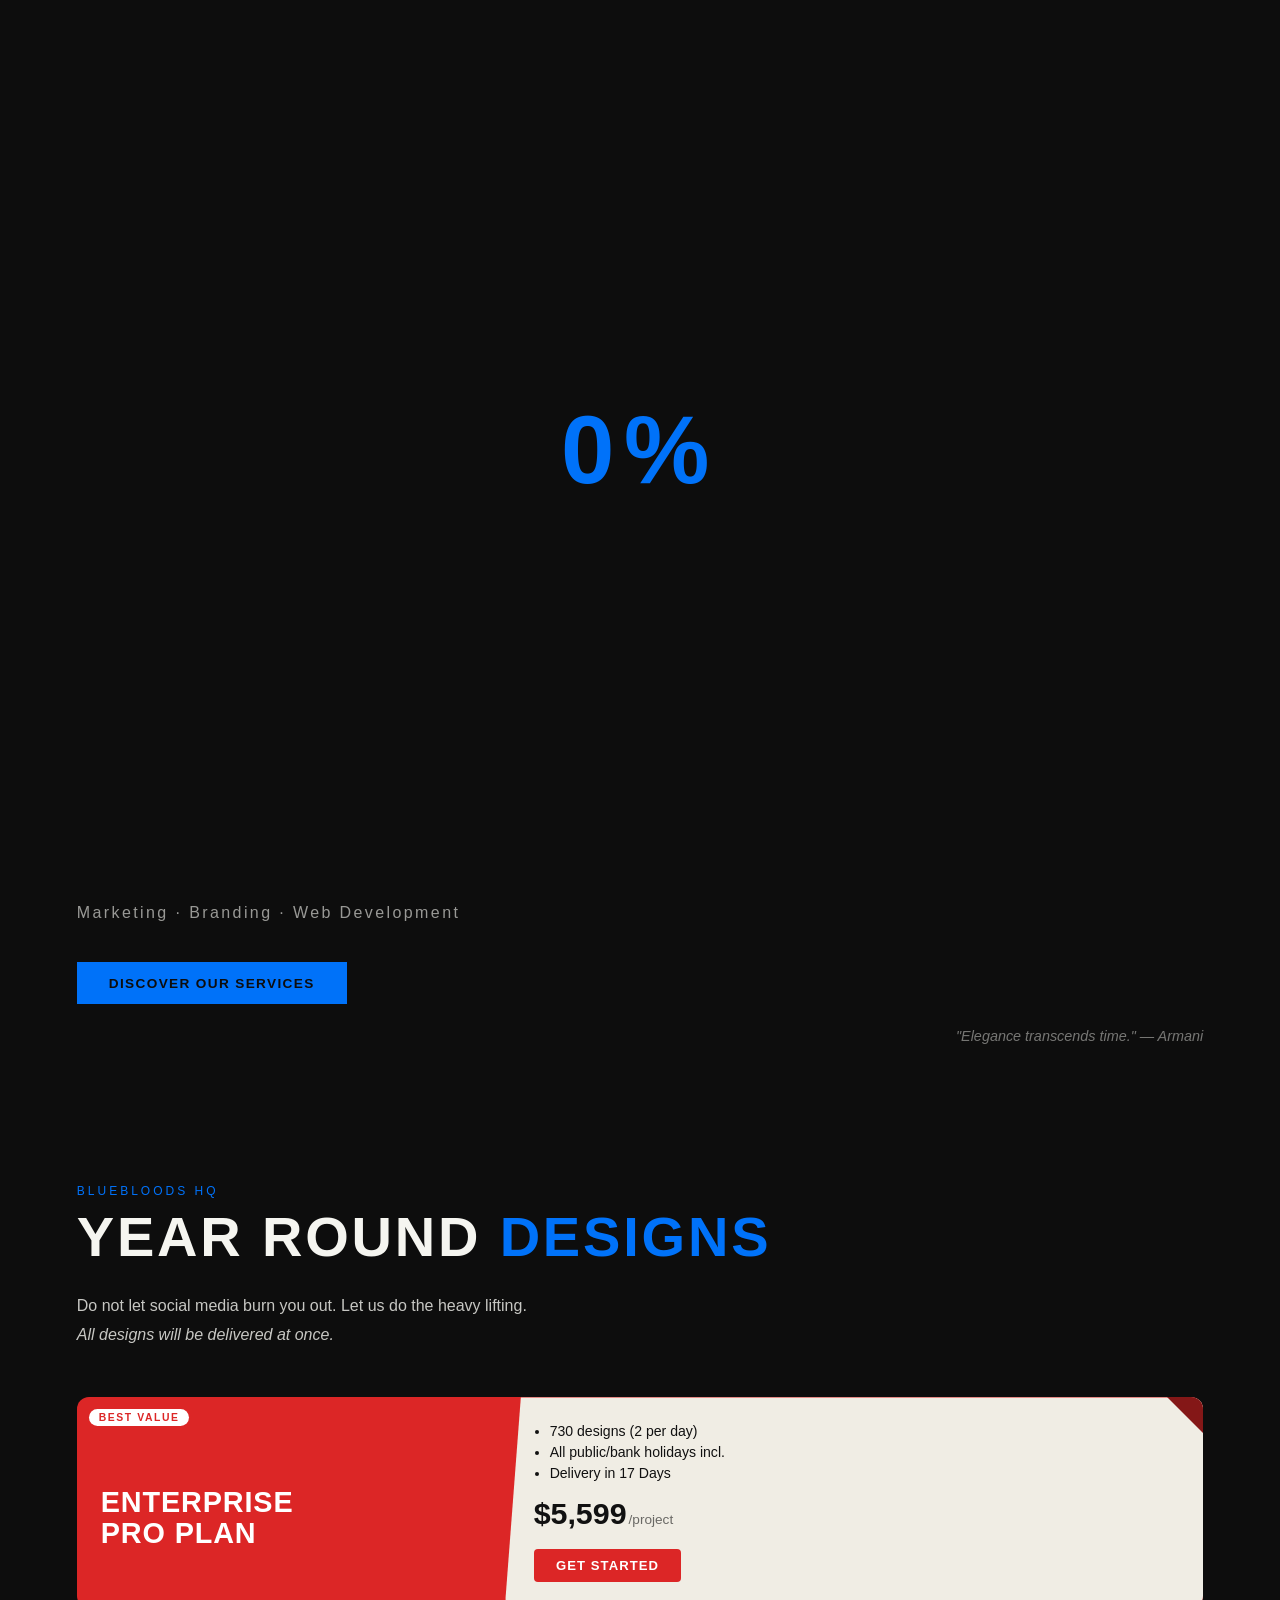
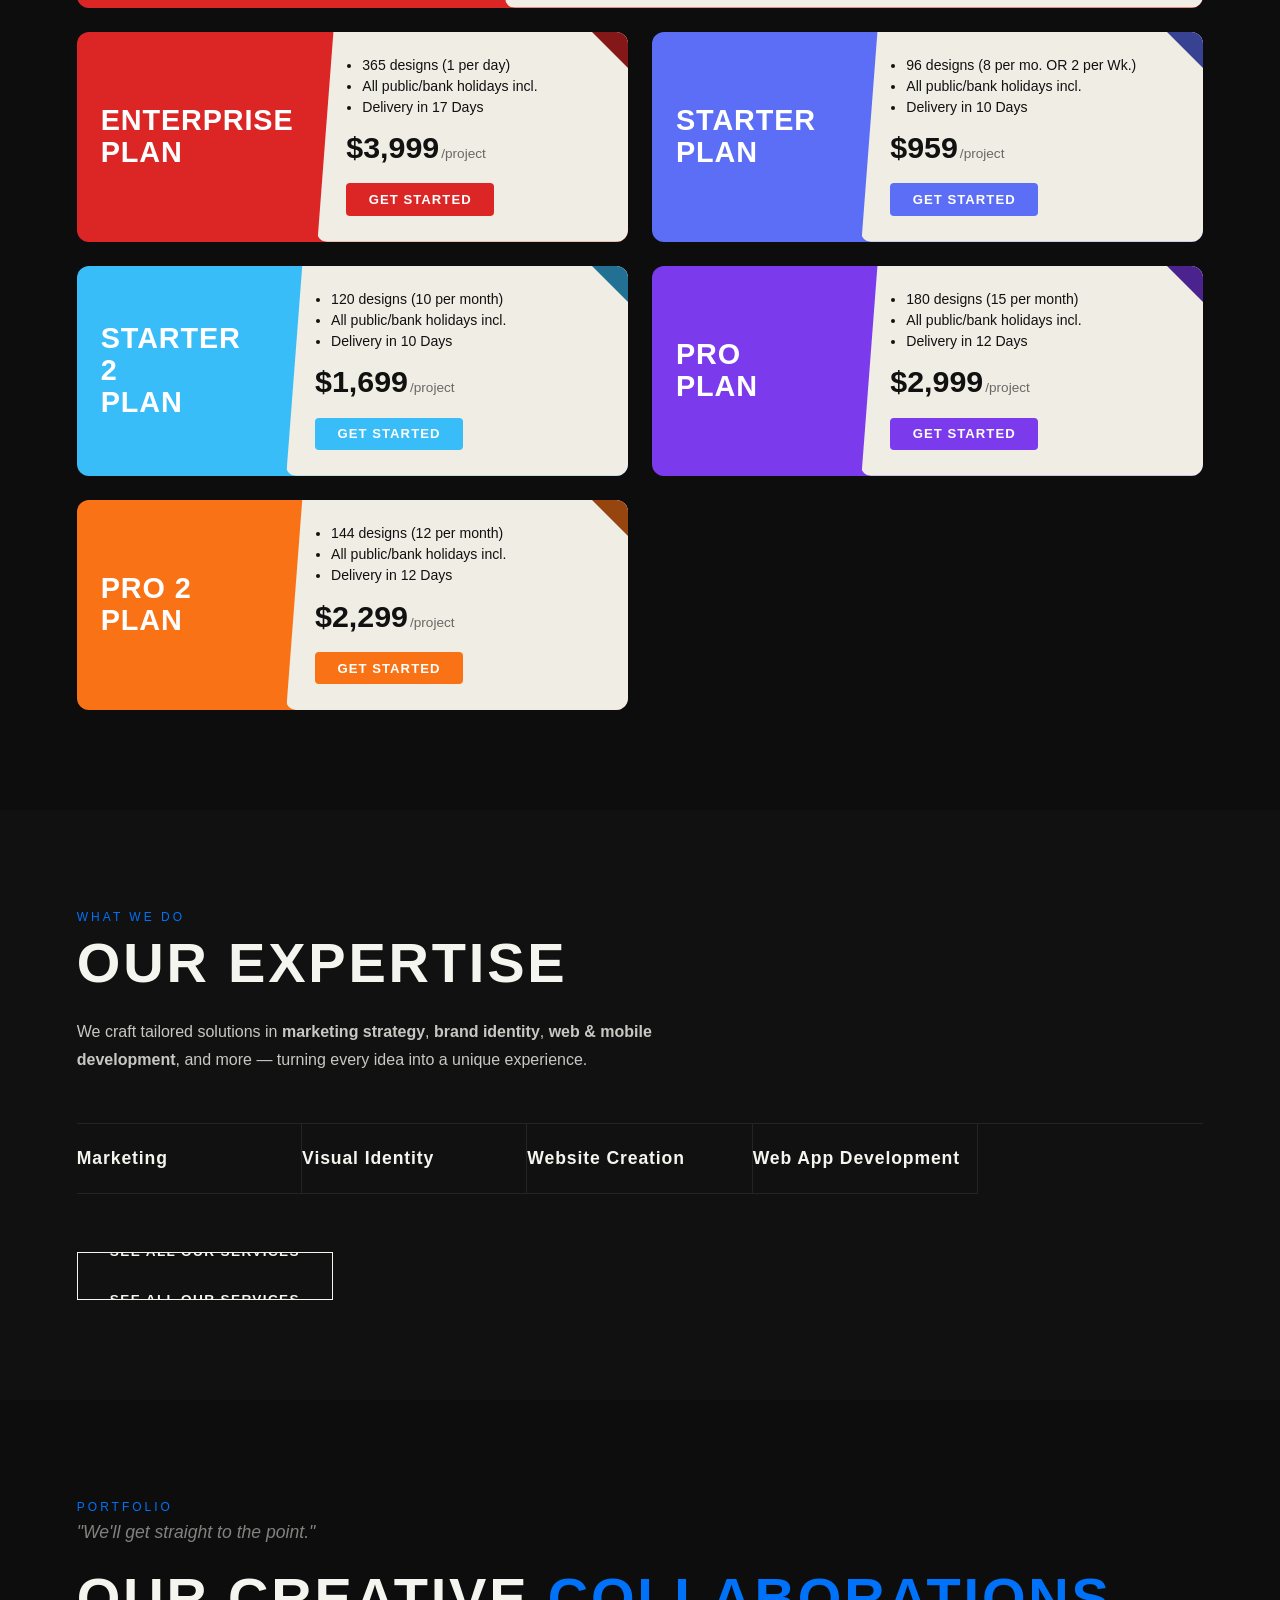
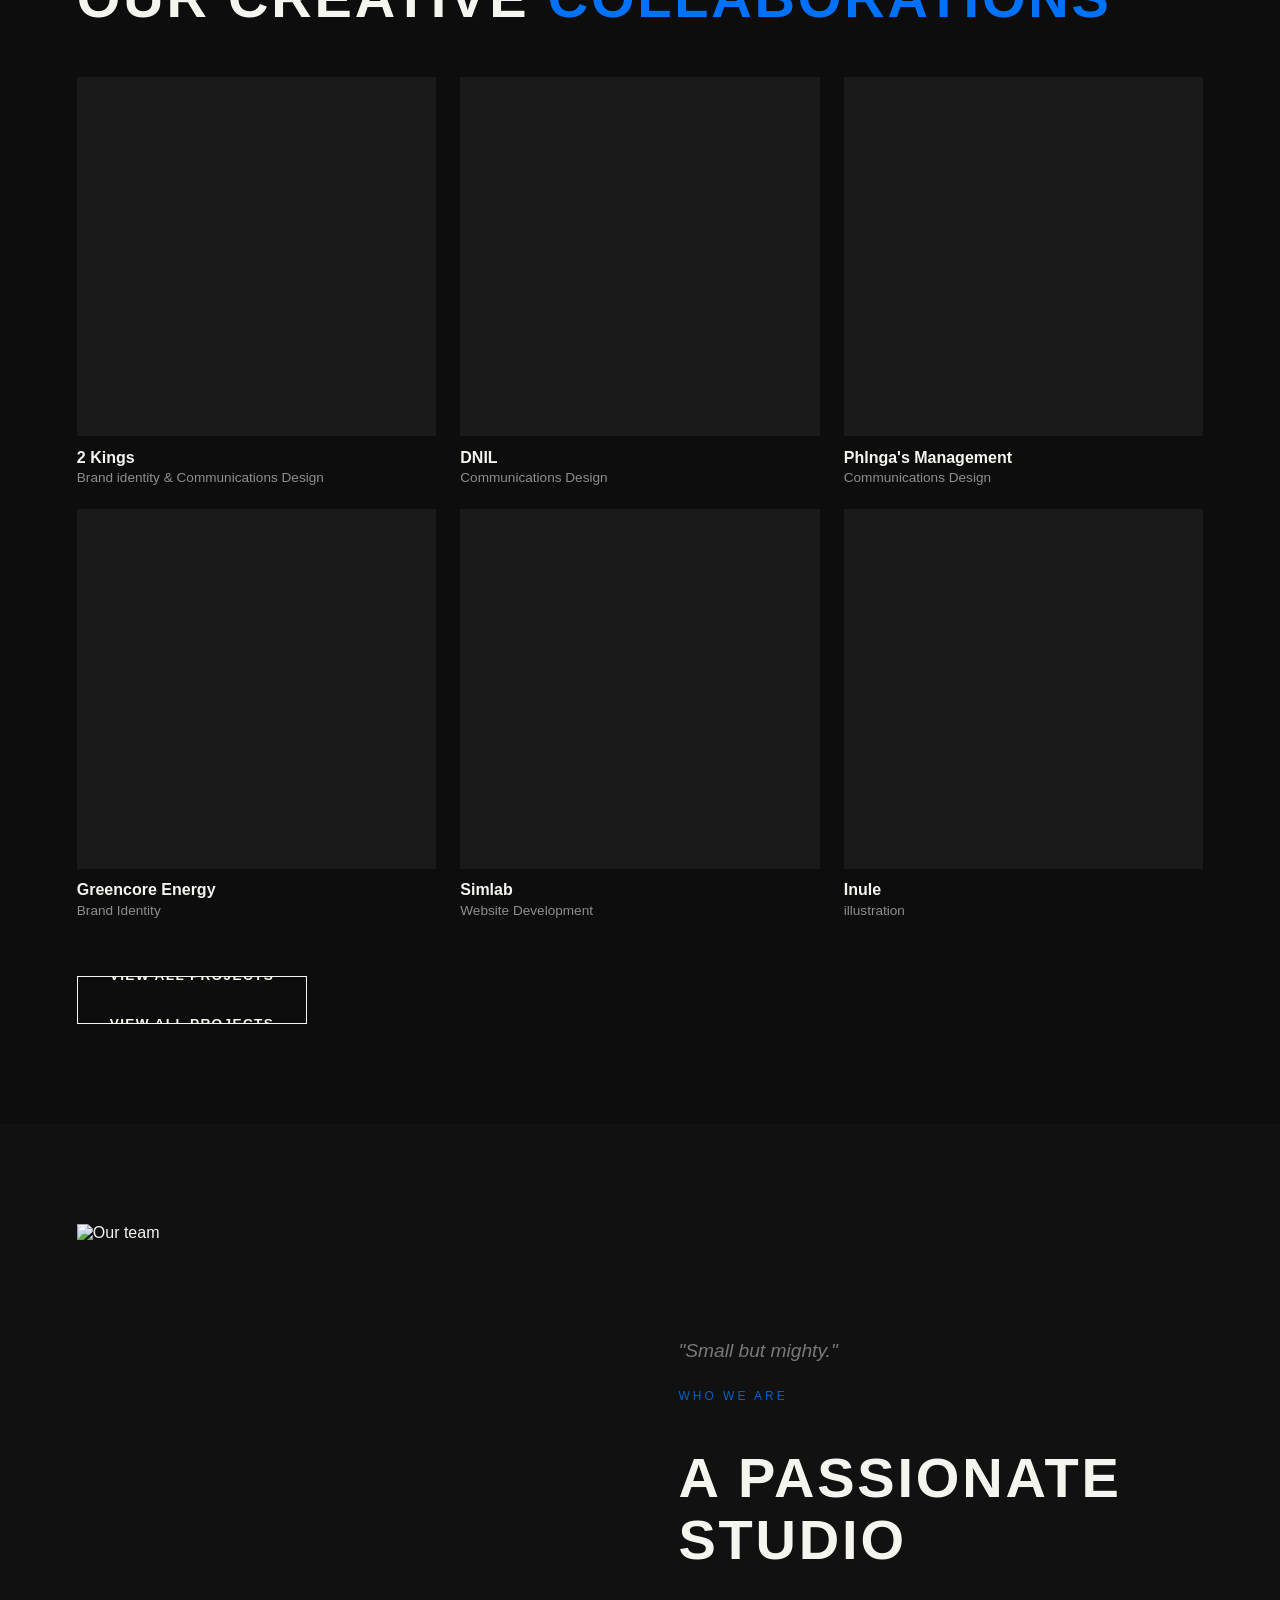
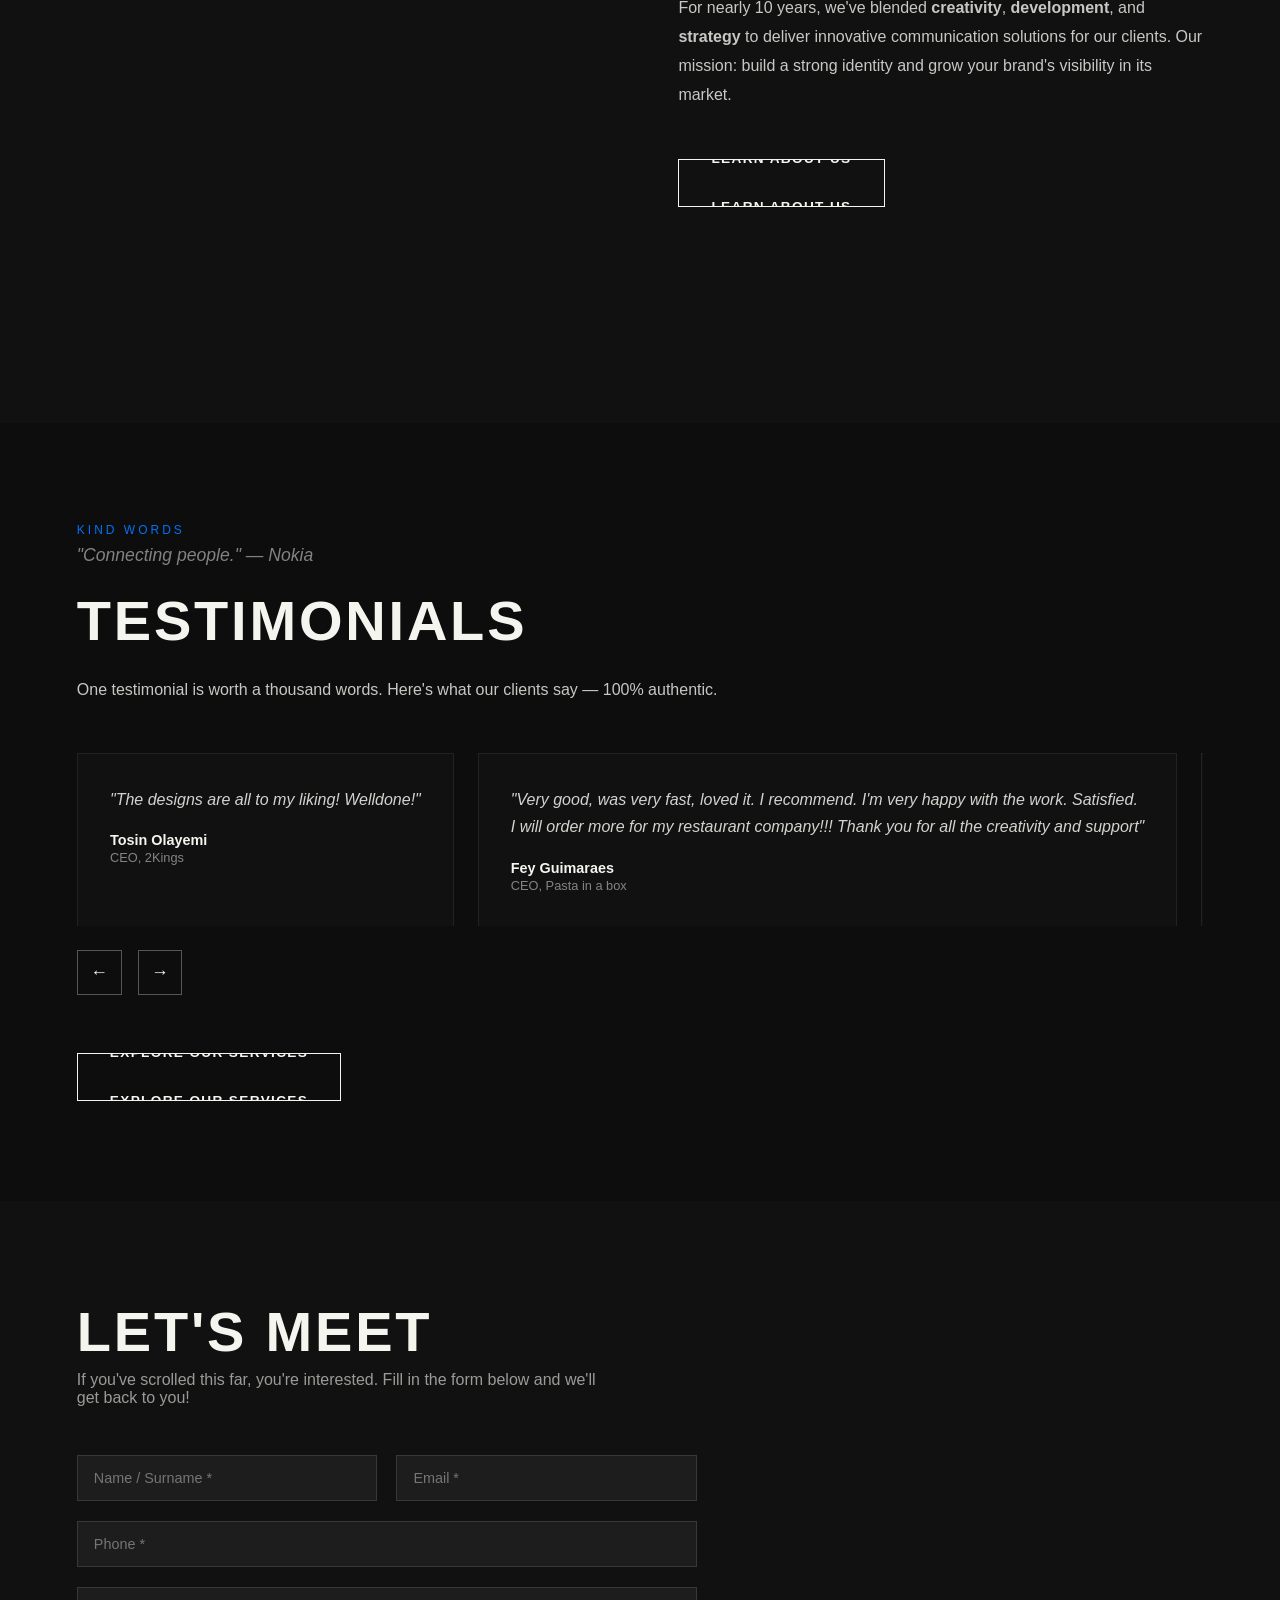
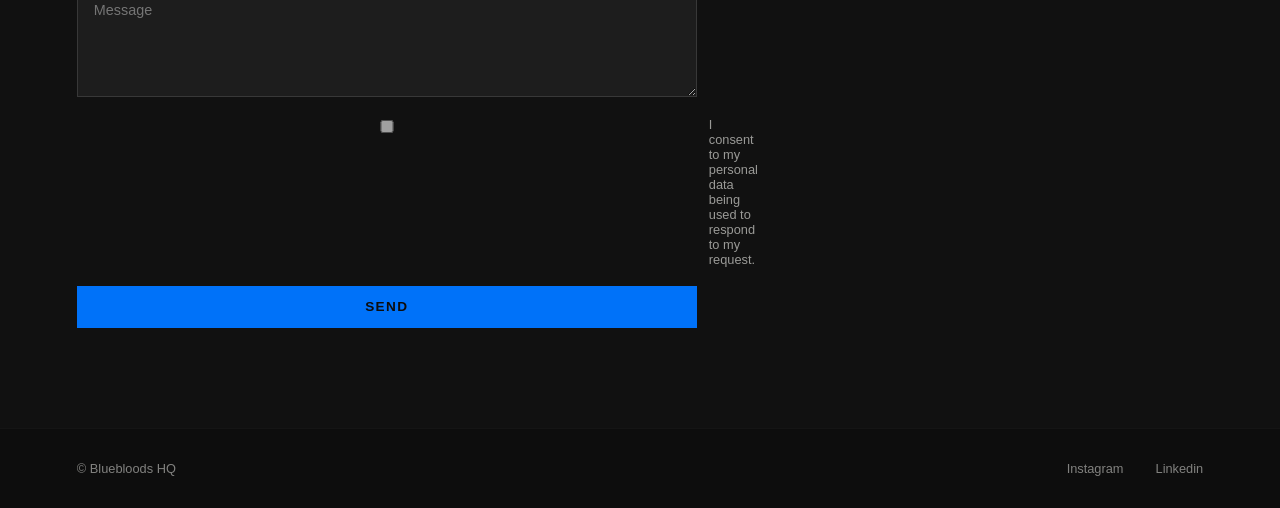
==== index.html @ e2368d4d "Edit the testimonials" ====
<!DOCTYPE html>
<html lang="en">
<head>
    <meta charset="UTF-8">
    <meta name="viewport" content="width=device-width, initial-scale=1.0">
    <title>BlueBloods HQ - Year-Round Design Services | Social Media Made Simple</title>
    <link rel="stylesheet" href="styles.css">
    <link rel="icon" type="image/png" href="favicon.png">
    <meta name="description" content="Stop burning out on social media. Get 96-720 professional designs delivered yearly. All public/bank holidays included. From $299/project.">
    
    <!-- Fonts -->
    <link rel="preconnect" href="https://fonts.googleapis.com">
    <link rel="preconnect" href="https://fonts.gstatic.com" crossorigin>
    <link href="https://fonts.googleapis.com/css2?family=Bebas+Neue&family=Plus+Jakarta+Sans:wght@400;500;600;700;800&display=swap" rel="stylesheet">
    
</head>
<body>

  <!-- LOADER -->
  <div id="loader">
    <span id="loader-percent">0%</span>
  </div>

  <!-- NAV -->
  <nav id="navbar">
    <a href="#" class="logo"><img src="./images/hero icon.png"></a>
    <button class="menu-toggle" id="menuToggle" aria-label="Toggle menu">☰</button>
    <ul class="nav-links" id="navLinks">
      <li><a href="#hero">Home</a></li>
      <li><a href="#plans">Year Round Designs</a></li>
      <li><a href="#work">Work</a></li>
      <li><a href="#about">About</a></li>
      <li><a href="#testimonials">Testimonials</a></li>
      <li><a href="#contact">Contact</a></li>
    </ul>
  </nav>

  <!-- HERO -->
  <section id="hero">
    <div class="hero-text">
      <h1>Communications, Creative And Development Agency</h1>
      <p class="hero-sub">Marketing · Branding · Web Development</p>
      <a href="#expertise" class="btn">Discover our services</a>
    </div>
    <div class="hero-video-wrap">
      <video autoplay muted loop playsinline>
        <source src="your-showreel.mp4" type="video/mp4" />
      </video>
      <div class="hero-video-overlay"></div>
    </div>
    <blockquote class="hero-quote">"Elegance transcends time." — Armani</blockquote>
  </section>

  <!-- ====================================================
     YEAR ROUND DESIGNS — PRICING SECTION
===================================================== -->
<section id="plans">
    <p class="section-label">BLUEBLOODS HQ</p>
    <h2>YEAR ROUND <strong>DESIGNS</strong></h2>
    <p class="section-intro">
      Do not let social media burn you out. Let us do the heavy lifting.<br />
      <em>All designs will be delivered at once.</em>
    </p>
  
    <div class="plans-grid">
        <!-- ENTERPRISE PRO PLAN -->
      <div class="plan-card featured" style="--plan-color: #dc2626;" data-plan="Enterprise Pro Plan" data-price="$5,599">
        <div class="plan-badge">BEST VALUE</div>
        <div class="plan-left">
          <h3><br>ENTERPRISE<br/>PRO PLAN</h3>
        </div>
        <div class="plan-right">
          <ul>
            <li>730 designs (2 per day)</li>
            <li>All public/bank holidays incl.</li>
            <li>Delivery in 17 Days</li>
          </ul>
          <p class="plan-price">$5,599<span>/project</span></p>
          <button class="plan-btn" onclick="openModal(this)">Get Started</button>
        </div>
        <div class="plan-fold"></div>
      </div>

      <!-- ENTERPRISE PLAN -->
      <div class="plan-card" style="--plan-color: #dc2626;" data-plan="Enterprise Plan" data-price="$3,999">
        <div class="plan-left">
          <h3>ENTERPRISE<br/>PLAN</h3>
        </div>
        <div class="plan-right">
          <ul>
            <li>365 designs (1 per day)</li>
            <li>All public/bank holidays incl.</li>
            <li>Delivery in 17 Days</li>
          </ul>
          <p class="plan-price">$3,999<span>/project</span></p>
          <button class="plan-btn" onclick="openModal(this)">Get Started</button>
        </div>
        <div class="plan-fold"></div>
      </div>

      <!-- STARTER PLAN -->
      <div class="plan-card" style="--plan-color: #5b6ef5;" data-plan="Starter Plan" data-price="$959">
        <div class="plan-left">
          <h3>STARTER<br/>PLAN</h3>
        </div>
        <div class="plan-right">
          <ul>
            <li>96 designs (8 per mo. OR 2 per Wk.)</li>
            <li>All public/bank holidays incl.</li>
            <li>Delivery in 10 Days</li>
          </ul>
          <p class="plan-price">$959<span>/project</span></p>
          <button class="plan-btn" onclick="openModal(this)">Get Started</button>
        </div>
        <div class="plan-fold"></div>
      </div>
  
      <!-- STARTER 2 PLAN -->
      <div class="plan-card" style="--plan-color: #38bdf8;" data-plan="Starter 2 Plan" data-price="$1,699">
        <div class="plan-left">
          <h3>STARTER 2<br/>PLAN</h3>
        </div>
        <div class="plan-right">
          <ul>
            <li>120 designs (10 per month)</li>
            <li>All public/bank holidays incl.</li>
            <li>Delivery in 10 Days</li>
          </ul>
          <p class="plan-price">$1,699<span>/project</span></p>
          <button class="plan-btn" onclick="openModal(this)">Get Started</button>
        </div>
        <div class="plan-fold"></div>
      </div>
  
      <!-- PRO PLAN -->
      <div class="plan-card" style="--plan-color: #7c3aed;" data-plan="Pro Plan" data-price="$2,999">
        <div class="plan-left">
          <h3>PRO<br/>PLAN</h3>
        </div>
        <div class="plan-right">
          <ul>
            <li>180 designs (15 per month)</li>
            <li>All public/bank holidays incl.</li>
            <li>Delivery in 12 Days</li>
          </ul>
          <p class="plan-price">$2,999<span>/project</span></p>
          <button class="plan-btn" onclick="openModal(this)">Get Started</button>
        </div>
        <div class="plan-fold"></div>
      </div>
  
      <!-- PRO 2 PLAN -->
      <div class="plan-card" style="--plan-color: #f97316;" data-plan="Pro 2 Plan" data-price="$2,299">
        <div class="plan-left">
          <h3>PRO 2<br/>PLAN</h3>
        </div>
        <div class="plan-right">
          <ul>
            <li>144 designs (12 per month)</li>
            <li>All public/bank holidays incl.</li>
            <li>Delivery in 12 Days</li>
          </ul>
          <p class="plan-price">$2,299<span>/project</span></p>
          <button class="plan-btn" onclick="openModal(this)">Get Started</button>
        </div>
        <div class="plan-fold"></div>
      </div>
    </div>
  </section>
  
  
  <!-- ====================================================
       ORDER MODAL
  ===================================================== -->
  <div id="planModal" class="modal-overlay" role="dialog" aria-modal="true" aria-labelledby="modalTitle">
    <div class="modal-box">
      <button class="modal-close" onclick="closeModal()" aria-label="Close">&times;</button>
  
      <p class="modal-eyebrow">BLUEBLOODS HQ — YEAR ROUND DESIGNS</p>
      <h3 id="modalTitle">Get Started</h3>
      <p class="modal-selected">Selected: <strong id="modalPlanName">—</strong> &nbsp;·&nbsp; <strong id="modalPlanPrice">—</strong></p>
  
      <form id="planForm" onsubmit="submitPlanForm(event)">
  
        <div class="field">
          <label for="brandName">Business / Brand Name *</label>
          <input type="text" id="brandName" name="brandName" placeholder="e.g. Acme Creative Co." required />
        </div>
  
        <div class="field">
          <label for="brandEmail">Email Address *</label>
          <input type="email" id="brandEmail" name="brandEmail" placeholder="you@yourbrand.com" required />
        </div>
  
        <div class="field">
          <label for="industry">Industry *</label>
          <select id="industry" name="industry" required>
            <option value="" disabled selected>Select your industry…</option>
            <option>Fashion & Apparel</option>
            <option>Food & Beverage</option>
            <option>Health & Wellness</option>
            <option>Beauty & Cosmetics</option>
            <option>Technology & SaaS</option>
            <option>E-Commerce / Retail</option>
            <option>Entertainment & Media</option>
            <option>Sports & Fitness</option>
            <option>Real Estate</option>
            <option>Finance & Fintech</option>
            <option>Education & E-Learning</option>
            <option>Non-Profit / NGO</option>
            <option>Travel & Hospitality</option>
            <option>Automotive</option>
            <option>Music & Arts</option>
            <option>Gaming</option>
            <option>Other</option>
          </select>
        </div>
  
        <!-- COMPLIANCE CHECKBOX -->
        <div class="field compliance-block">
          <label class="checkbox-label compliance-label">
            <input type="checkbox" id="complianceCheck" name="compliance" required />
            <span>
              I confirm that my brand is <strong>not</strong> associated with, involved in, or promoting:
              slavery or human exploitation; trafficking of children, women, or men; sexual content
              or adult entertainment; psychoactive substances, narcotics, or the sale of drugs,
              especially to minors.
            </span>
          </label>
          <div class="compliance-disclaimer">
            ⚠️ <strong>Disclaimer:</strong> If you check this box falsely and proceed to payment,
            your order will be <strong>cancelled immediately without a refund</strong>. By checking,
            you accept full legal and financial responsibility for any misrepresentation.
          </div>
        </div>
  
        <button type="submit" class="btn modal-submit">Proceed to Payment →</button>
      </form>
    </div>
  </div>

  <!-- EXPERTISE -->
  <section id="expertise">
    <p class="section-label">WHAT WE DO</p>
    <h2>OUR EXPERTISE</h2>
    <p class="section-intro">
      We craft tailored solutions in <strong>marketing strategy</strong>, <strong>brand identity</strong>,
      <strong>web & mobile development</strong>, and more — turning every idea into a unique experience.
    </p>
    <ul class="expertise-list">
      <li>Marketing</li>
      <li>Visual Identity</li>
      <li>Website Creation</li>
      <li>Web App Development</li>
    </ul>
    <a href="#contact" class="btn btn-outline">
      <span>See all our services</span>
      <span>See all our services</span>
    </a>
  </section>

  <!-- WORK -->
  <section id="work">
    <p class="section-label">PORTFOLIO</p>
    <blockquote class="section-quote">"We'll get straight to the point."</blockquote>
    <h2>OUR CREATIVE <strong>COLLABORATIONS</strong></h2>
    <div class="work-grid">
      <a href="#" class="work-item">
        <div class="work-img" style="background-image: url('img/project1.jpg')"></div>
        <h3>2 Kings</h3>
        <p>Brand identity & Communications Design</p>
      </a>
      <a href="#" class="work-item">
        <div class="work-img" style="background-image: url('img/project2.jpg')"></div>
        <h3>DNIL</h3>
        <p>Communications Design</p>
      </a>
      <a href="#" class="work-item">
        <div class="work-img" style="background-image: url('img/project3.jpg')"></div>
        <h3>Phlnga's Management</h3>
        <p>Communications Design</p>
      </a>
      <a href="#" class="work-item">
        <div class="work-img" style="background-image: url('img/project4.jpg')"></div>
        <h3>Greencore Energy</h3>
        <p>Brand Identity</p>
      </a>
      <a href="#" class="work-item">
        <div class="work-img" style="background-image: url('img/project5.jpg')"></div>
        <h3>Simlab</h3>
        <p>Website Development</p>
      </a>
      <a href="#" class="work-item">
        <div class="work-img" style="background-image: url('img/project6.jpg')"></div>
        <h3>Inule</h3>
        <p>illustration</p>
      </a>
    </div>
    <a href="#" class="btn btn-outline">
      <span>View all projects</span>
      <span>View all projects</span>
    </a>
  </section>

  <!-- ABOUT -->
  <section id="about">
    <div class="about-img">
      <img src="images/bluebloods white icon.png" alt="Our team" />
    </div>
    <div class="about-content">
      <blockquote>"Small but mighty."</blockquote>
      <p class="section-label">WHO WE ARE</p>
      <h2>A PASSIONATE STUDIO</h2>
      <p>
        For nearly 10 years, we've blended <strong>creativity</strong>, <strong>development</strong>,
        and <strong>strategy</strong> to deliver innovative communication solutions for our clients.
        Our mission: build a strong identity and grow your brand's visibility in its market.
      </p>
      <a href="#contact" class="btn btn-outline">
        <span>Learn about us</span>
        <span>Learn about us</span>
      </a>
    </div>
  </section>

  <!-- TESTIMONIALS -->
  <section id="testimonials">
    <p class="section-label">KIND WORDS</p>
    <blockquote class="section-quote">"Connecting people." — Nokia</blockquote>
    <h2>TESTIMONIALS</h2>
    <p class="section-intro">One testimonial is worth a thousand words. Here's what our clients say — 100% authentic.</p>
    <div class="testimonial-track-wrap">
      <div class="testimonial-track" id="testimonialTrack">
        <div class="testimonial-card">
          <p>"The designs are all to my liking! Welldone!"</p>
          <strong>Tosin Olayemi</strong>
          <span>CEO, 2Kings</span>
        </div>
        <div class="testimonial-card">
          <p>"Very good, was very fast, loved it. I recommend. I'm very happy with the work. Satisfied. <br>I will order more for my restaurant company!!! Thank you for all the creativity and support"</p>
          <strong>Fey Guimaraes</strong>
          <span>CEO, Pasta in a box</span>
        </div>
        <div class="testimonial-card">
          <p>"I would like you to work on another brand for me."</p>
          <strong>Dennis Nwatu</strong>
          <span>CEO, Greencore Energy</span>
        </div>
        <div class="testimonial-card">
          <p>"I really like your work."</p>
          <strong>Phlnga</strong>
          <span>CEO, Phlnga's Creative Intl.</span>
        </div>
        <div class="testimonial-card">
          <p>"Excellent communication, very fast, very efficient, I would recommend 100%."</p>
          <strong>S & M</strong>
          <span>CEO, Exfoods</span>
        </div>
      </div>
    </div>
    <div class="testimonial-controls">
      <button id="prevBtn" aria-label="Previous">&#8592;</button>
      <button id="nextBtn" aria-label="Next">&#8594;</button>
    </div>
    <a href="#contact" class="btn btn-outline">
      <span>Explore our services</span>
      <span>Explore our services</span>
    </a>
  </section>

  <!-- CONTACT -->
  <section id="contact">
    <h2>LET'S MEET</h2>
    <p>If you've scrolled this far, you're interested. Fill in the form below and we'll get back to you!</p>
    <form id="contactForm">
      <div class="form-row">
        <input type="text" name="name" placeholder="Name / Surname *" required />
        <input type="email" name="email" placeholder="Email *" required />
      </div>
      <input type="tel" name="phone" placeholder="Phone *" required />
      <textarea name="message" placeholder="Message" rows="5"></textarea>
      <label class="checkbox-label">
        <input type="checkbox" required />
        I consent to my personal data being used to respond to my request.
      </label>
      <button type="submit" class="btn">Send</button>
    </form>
  </section>

  <!-- FOOTER -->
  <footer>
    <p>© Bluebloods HQ</p>
    <ul>
      <li><a href="#">Instagram</a></li>
      <li><a href="#">Linkedin</a></li>
    </ul>
  </footer>

  <script src="script.js"></script>
</body>
</html>
---- styles.css ----
/* ─── RESET & BASE ─── */
*, *::before, *::after { box-sizing: border-box; margin: 0; padding: 0; }

:root {
  --black: #0d0d0d;
  --white: #f5f5f0;
  --accent: #0072F9;
  --gray: #888;
  --font-main: 'Space Grotesk','Funnel Display','Helvetica Neue', Arial, sans-serif;
  --section-pad: 100px 6vw;
}

html { scroll-behavior: smooth; }

body {
  font-family: var(--font-main);
  background: var(--black);
  color: var(--white);
  overflow-x: hidden;
}

a { color: inherit; text-decoration: none; }
ul { list-style: none; }
img { display: block; max-width: 100%; }

.logo {
  width: 18rem;
}

/* ─── LOADER ─── */
#loader {
  position: fixed; inset: 0;
  background: var(--black);
  display: flex; align-items: center; justify-content: center;
  z-index: 9999;
  transition: opacity 0.6s ease;
}
#loader-percent {
  font-size: clamp(2rem, 8vw, 6rem);
  font-weight: 700;
  letter-spacing: 0.1em;
  color: var(--accent);
}
#loader.hidden { opacity: 0; pointer-events: none; }

/* ─── NAV ─── */
#navbar {
  position: fixed; top: 0; left: 0; right: 0;
  display: flex; align-items: center; justify-content: space-between;
  padding: 1.2rem 6vw;
  z-index: 100;
  transition: background 0.3s;
}
#navbar.scrolled { background: rgba(13,13,13,0.95); backdrop-filter: blur(8px); }

.logo { font-size: 1.4rem; font-weight: 800; letter-spacing: 0.12em; color: var(--accent); }

.nav-links { display: flex; gap: 2rem; }
.nav-links a { font-size: 0.85rem; letter-spacing: 0.1em; text-transform: uppercase; opacity: 0.8; transition: opacity 0.2s; }
.nav-links a:hover { opacity: 1; color: var(--accent); }

.menu-toggle { display: none; background: none; border: none; color: var(--white); font-size: 1.5rem; cursor: pointer; }

/* ─── BUTTONS ─── */
.btn {
  display: inline-block;
  padding: 0.85rem 2rem;
  background: var(--accent);
  color: var(--black);
  font-weight: 700;
  font-size: 0.85rem;
  letter-spacing: 0.1em;
  text-transform: uppercase;
  border: none;
  cursor: pointer;
  transition: opacity 0.2s;
}
.btn:hover { opacity: 0.85; }

.btn-outline {
  position: relative;
  background: transparent;
  border: 1px solid var(--white);
  color: var(--white);
  overflow: hidden;
  display: inline-flex;
  flex-direction: column;
  height: 3rem;
  align-items: center;
  justify-content: center;
  gap: 0;
  padding: 0 2rem;
}
.btn-outline span {
  display: block;
  transition: transform 0.35s ease;
  line-height: 3rem;
  white-space: nowrap;
}
.btn-outline:hover span { transform: translateY(-100%); color: var(--accent); }

/* ─── SECTION SHARED ─── */
section { padding: var(--section-pad); }

.section-label {
  font-size: 0.75rem;
  letter-spacing: 0.25em;
  text-transform: uppercase;
  color: var(--accent);
  margin-bottom: 0.5rem;
}
.section-intro { max-width: 680px; line-height: 1.8; opacity: 0.8; margin: 1.5rem 0 3rem; }
.section-quote { font-style: italic; opacity: 0.5; margin-bottom: 1.5rem; font-size: 1.1rem; }

h2 {
  font-size: clamp(2rem, 5vw, 3.5rem);
  font-weight: 800;
  text-transform: uppercase;
  letter-spacing: 0.05em;
  line-height: 1.1;
  margin-bottom: 1rem;
}
h2 strong { color: var(--accent); }

/* ─── HERO ─── */
#hero {
  position: relative;
  min-height: 100vh;
  display: flex;
  flex-direction: column;
  justify-content: center;
  padding: 120px 6vw 80px;
  overflow: hidden;
}
.hero-text {
  position: relative;
  z-index: 2;
  max-width: 600px;
  width: 100%;
}
.hero-label {
  font-size: 0.8rem;
  letter-spacing: 0.35em;
  text-transform: uppercase;
  color: var(--accent);
  margin-bottom: 0.5rem;
}
#hero h1 {
  font-size: clamp(2.5rem, 14vw, 10rem);
  font-weight: 900;
  letter-spacing: -0.02em;
  line-height: 0.95;
  margin-bottom: 1.5rem;
}
.hero-sub { font-size: 1rem; letter-spacing: 0.15em; opacity: 0.6; margin-bottom: 2.5rem; }

.hero-video-wrap {
  position: absolute; inset: 0;
  z-index: 1;
}
.hero-video-wrap video { width: 100%; height: 100%; object-fit: cover; opacity: 0.35; }
.hero-video-overlay {
  position: absolute; inset: 0;
  background: linear-gradient(to right, var(--black) 40%, transparent);
}

.hero-quote {
  position: absolute; bottom: 2.5rem; right: 6vw;
  z-index: 2;
  font-style: italic;
  font-size: 0.9rem;
  opacity: 0.45;
}

/* ─── EXPERTISE ─── */
#expertise { background: #111; }
.expertise-list {
  display: grid;
  grid-template-columns: repeat(auto-fill, minmax(220px, 1fr));
  gap: 0;
  margin: 2.5rem 0 3rem;
  border-top: 1px solid rgba(255,255,255,0.08);
}
.expertise-list li {
  padding: 1.5rem 0;
  font-size: 1.1rem;
  font-weight: 600;
  letter-spacing: 0.05em;
  border-bottom: 1px solid rgba(255,255,255,0.08);
  border-right: 1px solid rgba(255,255,255,0.08);
  padding-right: 1rem;
  transition: color 0.2s;
}
.expertise-list li:hover { color: var(--accent); }

/* ─── WORK ─── */
#work { background: var(--black); }
.work-grid {
  display: grid;
  grid-template-columns: repeat(auto-fill, minmax(300px, 1fr));
  gap: 1.5rem;
  margin: 3rem 0;
}
.work-item { display: block; cursor: pointer; }
.work-img {
  width: 100%;
  aspect-ratio: 1 / 1;
  background-size: cover;
  background-position: center;
  background-color: #1a1a1a;
  transition: transform 0.4s ease;
  overflow: hidden;
}
.work-item:hover .work-img { transform: scale(1.03); }
.work-item h3 { margin-top: 0.8rem; font-size: 1rem; font-weight: 700; }
.work-item p { font-size: 0.85rem; opacity: 0.55; margin-top: 0.2rem; }

/* ─── ABOUT ─── */
#about {
  display: grid;
  grid-template-columns: 1fr 1fr;
  gap: 6vw;
  align-items: center;
  background: #111;
}
.about-img img { width: 100%; aspect-ratio: 3/4; object-fit: cover; }
.about-content blockquote { font-style: italic; font-size: 1.2rem; opacity: 0.45; margin-bottom: 1rem; }
.about-content p { line-height: 1.8; opacity: 0.8; margin: 1.5rem 0 2.5rem; }

/* ─── TESTIMONIALS ─── */
#testimonials { background: var(--black); overflow: hidden; }

.testimonial-track-wrap { overflow: hidden; margin: 3rem 0 1.5rem; }
.testimonial-track {
  display: flex;
  gap: 1.5rem;
  transition: transform 0.5s ease;
  will-change: transform;
}
.testimonial-card {
  min-width: 340px;
  background: #111;
  border: 1px solid rgba(255,255,255,0.07);
  padding: 2rem;
  flex-shrink: 0;
}
.testimonial-card p { font-style: italic; line-height: 1.7; opacity: 0.85; margin-bottom: 1.2rem; }
.testimonial-card strong { display: block; font-size: 0.9rem; }
.testimonial-card span { font-size: 0.8rem; opacity: 0.5; }

.testimonial-controls { display: flex; gap: 1rem; margin-bottom: 3rem; }
.testimonial-controls button {
  background: none;
  border: 1px solid rgba(255,255,255,0.3);
  color: var(--white);
  width: 2.8rem; height: 2.8rem;
  font-size: 1.1rem;
  cursor: pointer;
  transition: border-color 0.2s, color 0.2s;
}
.testimonial-controls button:hover { border-color: var(--accent); color: var(--accent); }

/* ─── CONTACT ─── */
#contact { background: #111; }
#contact h2 { margin-bottom: 0.5rem; }
#contact > p { opacity: 0.6; margin-bottom: 3rem; max-width: 520px; }

#contactForm { display: flex; flex-direction: column; gap: 1.2rem; max-width: 620px; }
.form-row { display: grid; grid-template-columns: 1fr 1fr; gap: 1.2rem; }
#contactForm input,
#contactForm textarea {
  background: rgba(255,255,255,0.05);
  border: 1px solid rgba(255,255,255,0.12);
  color: var(--white);
  padding: 0.9rem 1rem;
  font-family: inherit;
  font-size: 0.9rem;
  width: 100%;
  outline: none;
  transition: border-color 0.2s;
}
#contactForm input:focus,
#contactForm textarea:focus { border-color: var(--accent); }
#contactForm textarea { resize: vertical; }

.checkbox-label { display: flex; align-items: flex-start; gap: 0.75rem; font-size: 0.8rem; opacity: 0.6; cursor: pointer; }
.checkbox-label input { margin-top: 3px; accent-color: var(--accent); flex-shrink: 0; }

/* ─── FOOTER ─── */
footer {
  padding: 2rem 6vw;
  background: var(--black);
  border-top: 1px solid rgba(255,255,255,0.07);
  display: flex;
  align-items: center;
  justify-content: space-between;
  flex-wrap: wrap;
  gap: 1rem;
  font-size: 0.8rem;
  opacity: 0.5;
}
footer ul { display: flex; gap: 2rem; }
footer a:hover { opacity: 1; color: var(--accent); }

/* ─── RESPONSIVE ─── */
@media (max-width: 768px) {
  .menu-toggle { display: block; }
  .nav-links {
    display: none;
    flex-direction: column;
    position: fixed;
    top: 0; left: 0; right: 0; bottom: 0;
    background: var(--black);
    justify-content: center;
    align-items: center;
    gap: 2.5rem;
    font-size: 1.2rem;
    z-index: 99;
  }
  .nav-links.open { display: flex; }
  #about { grid-template-columns: 1fr; }
  .form-row { grid-template-columns: 1fr; }
  .testimonial-card { min-width: 80vw; }
  footer { flex-direction: column; text-align: center; }
}
/* ─── PLANS SECTION ─── */
#plans { background: #0d0d0d; }
#plans h2 { margin-bottom: 0.5rem; }

.plans-grid {
  display: grid;
  grid-template-columns: repeat(auto-fill, minmax(480px, 1fr));
  gap: 1.5rem;
  margin-top: 3rem;
}

/* ── Individual Card ── */
.plan-card {
  position: relative;
  display: flex;
  align-items: stretch;
  border-radius: 12px;
  overflow: hidden;
  background: var(--plan-color);
  min-height: 140px;
  transition: transform 0.3s ease, box-shadow 0.3s ease;
}
.plan-card:hover {
  transform: translateY(-4px);
  box-shadow: 0 16px 40px rgba(0,0,0,0.5);
}
.plan-card.featured {
  grid-column: 1 / -1; /* span full row */
}

/* Left (title) side */
.plan-left {
  flex: 0 0 38%;
  display: flex;
  align-items: center;
  padding: 1.8rem 1.5rem;
}
.plan-left h3 {
  font-size: clamp(1.3rem, 2.5vw, 1.8rem);
  font-weight: 900;
  text-transform: uppercase;
  line-height: 1.1;
  color: #fff;
  letter-spacing: 0.03em;
}

/* Right (details) side — off-white card */
.plan-right {
  flex: 1;
  background: #f0ede4;
  color: #111;
  padding: 1.6rem 2rem 1.6rem 1.8rem;
  display: flex;
  flex-direction: column;
  justify-content: center;
  gap: 0.7rem;
  border-radius: 10px 0 0 10px;
  clip-path: polygon(16px 0%, 100% 0%, 100% 100%, 0% 100%);
}
.plan-right ul { padding-left: 1rem; display: flex; flex-direction: column; gap: 0.3rem; }
.plan-right ul li { font-size: 0.88rem; font-weight: 500; list-style: disc; }

.plan-price {
  font-size: 1.9rem;
  font-weight: 900;
  color: #111;
  margin-top: 0.4rem;
  line-height: 1;
}
.plan-price span { font-size: 0.85rem; font-weight: 500; opacity: 0.6; margin-left: 2px; }

.plan-btn {
  align-self: flex-start;
  margin-top: 0.6rem;
  padding: 0.55rem 1.4rem;
  background: var(--plan-color);
  color: #fff;
  border: none;
  border-radius: 4px;
  font-size: 0.82rem;
  font-weight: 700;
  letter-spacing: 0.08em;
  text-transform: uppercase;
  cursor: pointer;
  transition: opacity 0.2s;
}
.plan-btn:hover { opacity: 0.85; }

/* Folded corner effect */
.plan-fold {
  position: absolute;
  top: 0; right: 0;
  width: 0; height: 0;
  border-style: solid;
  border-width: 0 36px 36px 0;
  border-color: transparent var(--plan-color) transparent transparent;
  filter: brightness(0.6);
}

/* Featured badge */
.plan-badge {
  position: absolute;
  top: 12px; left: 12px;
  background: #fff;
  color: var(--plan-color);
  font-size: 0.65rem;
  font-weight: 800;
  letter-spacing: 0.15em;
  text-transform: uppercase;
  padding: 3px 10px;
  border-radius: 20px;
}

/* ─── MODAL ─── */
.modal-overlay {
  display: none;
  position: fixed; inset: 0;
  background: rgba(0,0,0,0.82);
  backdrop-filter: blur(6px);
  z-index: 500;
  align-items: center;
  justify-content: center;
  padding: 1.5rem;
}
.modal-overlay.active { display: flex; }

.modal-box {
  background: #1a1a1a;
  border: 1px solid rgba(255,255,255,0.1);
  border-radius: 14px;
  padding: 2.5rem;
  width: 100%;
  max-width: 560px;
  max-height: 90vh;
  overflow-y: auto;
  position: relative;
  animation: modalIn 0.3s ease;
}
@keyframes modalIn {
  from { opacity: 0; transform: translateY(20px) scale(0.97); }
  to   { opacity: 1; transform: none; }
}

.modal-close {
  position: absolute; top: 1rem; right: 1.2rem;
  background: none; border: none;
  color: rgba(255,255,255,0.5); font-size: 1.6rem;
  cursor: pointer; line-height: 1;
  transition: color 0.2s;
}
.modal-close:hover { color: #fff; }

.modal-eyebrow { font-size: 0.7rem; letter-spacing: 0.2em; color: var(--accent, #c8a96e); text-transform: uppercase; margin-bottom: 0.4rem; }
.modal-box h3 { font-size: 1.6rem; font-weight: 800; text-transform: uppercase; margin-bottom: 0.3rem; }
.modal-selected { font-size: 0.85rem; opacity: 0.55; margin-bottom: 1.8rem; }

/* Form fields */
.field { display: flex; flex-direction: column; gap: 0.4rem; margin-bottom: 1.2rem; }
.field label { font-size: 0.8rem; letter-spacing: 0.08em; text-transform: uppercase; opacity: 0.6; }
.field input,
.field select {
  background: rgba(255,255,255,0.06);
  border: 1px solid rgba(255,255,255,0.12);
  color: #fff;
  padding: 0.8rem 1rem;
  font-family: inherit;
  font-size: 0.9rem;
  border-radius: 6px;
  outline: none;
  width: 100%;
  transition: border-color 0.2s;
}
.field input:focus,
.field select:focus { border-color: var(--accent, #c8a96e); }
.field select option { background: #1a1a1a; }

/* Compliance block */
.compliance-block { margin-top: 0.5rem; }
.compliance-label {
  display: flex;
  align-items: flex-start;
  gap: 0.75rem;
  font-size: 0.85rem;
  line-height: 1.6;
  opacity: 0.9;
  cursor: pointer;
}
.compliance-label input[type="checkbox"] {
  margin-top: 3px;
  flex-shrink: 0;
  width: 16px; height: 16px;
  accent-color: var(--accent, #c8a96e);
}
.compliance-disclaimer {
  margin-top: 0.9rem;
  background: rgba(220, 38, 38, 0.12);
  border: 1px solid rgba(220, 38, 38, 0.4);
  border-radius: 6px;
  padding: 0.85rem 1rem;
  font-size: 0.8rem;
  line-height: 1.6;
  color: #fca5a5;
}

.modal-submit {
  width: 100%;
  margin-top: 0.5rem;
  padding: 1rem;
  font-size: 0.95rem;
  border-radius: 6px;
  text-align: center;
}

/* ─── RESPONSIVE ─── */
@media (max-width: 600px) {
  .plans-grid { grid-template-columns: 1fr; }
  .plan-card.featured { grid-column: auto; }
  .plan-left { flex: 0 0 42%; }
  .plan-right { clip-path: none; border-radius: 10px 0 0 10px; }
  .modal-box { padding: 1.8rem 1.2rem; }
}
/* ─── PLANS SECTION ─── */
#plans { background: #0d0d0d; }
#plans h2 { margin-bottom: 0.5rem; }

.plans-grid {
  display: grid;
  grid-template-columns: repeat(auto-fill, minmax(480px, 1fr));
  gap: 1.5rem;
  margin-top: 3rem;
}

/* ── Individual Card ── */
.plan-card {
  position: relative;
  display: flex;
  align-items: stretch;
  border-radius: 12px;
  overflow: hidden;
  background: var(--plan-color);
  min-height: 140px;
  transition: transform 0.3s ease, box-shadow 0.3s ease;
}
.plan-card:hover {
  transform: translateY(-4px);
  box-shadow: 0 16px 40px rgba(0,0,0,0.5);
}
.plan-card.featured {
  grid-column: 1 / -1; /* span full row */
}

/* Left (title) side */
.plan-left {
  flex: 0 0 38%;
  display: flex;
  align-items: center;
  padding: 1.8rem 1.5rem;
}
.plan-left h3 {
  font-size: clamp(1.3rem, 2.5vw, 1.8rem);
  font-weight: 900;
  text-transform: uppercase;
  line-height: 1.1;
  color: #fff;
  letter-spacing: 0.03em;
}

/* Right (details) side — off-white card */
.plan-right {
  flex: 1;
  background: #f0ede4;
  color: #111;
  padding: 1.6rem 2rem 1.6rem 1.8rem;
  display: flex;
  flex-direction: column;
  justify-content: center;
  gap: 0.7rem;
  border-radius: 10px 0 0 10px;
  clip-path: polygon(16px 0%, 100% 0%, 100% 100%, 0% 100%);
}
.plan-right ul { padding-left: 1rem; display: flex; flex-direction: column; gap: 0.3rem; }
.plan-right ul li { font-size: 0.88rem; font-weight: 500; list-style: disc; }

.plan-price {
  font-size: 1.9rem;
  font-weight: 900;
  color: #111;
  margin-top: 0.4rem;
  line-height: 1;
}
.plan-price span { font-size: 0.85rem; font-weight: 500; opacity: 0.6; margin-left: 2px; }

.plan-btn {
  align-self: flex-start;
  margin-top: 0.6rem;
  padding: 0.55rem 1.4rem;
  background: var(--plan-color);
  color: #fff;
  border: none;
  border-radius: 4px;
  font-size: 0.82rem;
  font-weight: 700;
  letter-spacing: 0.08em;
  text-transform: uppercase;
  cursor: pointer;
  transition: opacity 0.2s;
}
.plan-btn:hover { opacity: 0.85; }

/* Folded corner effect */
.plan-fold {
  position: absolute;
  top: 0; right: 0;
  width: 0; height: 0;
  border-style: solid;
  border-width: 0 36px 36px 0;
  border-color: transparent var(--plan-color) transparent transparent;
  filter: brightness(0.6);
}

/* Featured badge */
.plan-badge {
  position: absolute;
  top: 12px; left: 12px;
  background: #fff;
  color: var(--plan-color);
  font-size: 0.65rem;
  font-weight: 800;
  letter-spacing: 0.15em;
  text-transform: uppercase;
  padding: 3px 10px;
  border-radius: 20px;
}

/* ─── MODAL ─── */
.modal-overlay {
  display: none;
  position: fixed; inset: 0;
  background: rgba(0,0,0,0.82);
  backdrop-filter: blur(6px);
  z-index: 500;
  align-items: center;
  justify-content: center;
  padding: 1.5rem;
}
.modal-overlay.active { display: flex; }

.modal-box {
  background: #1a1a1a;
  border: 1px solid rgba(255,255,255,0.1);
  border-radius: 14px;
  padding: 2.5rem;
  width: 100%;
  max-width: 560px;
  max-height: 90vh;
  overflow-y: auto;
  position: relative;
  animation: modalIn 0.3s ease;
}
@keyframes modalIn {
  from { opacity: 0; transform: translateY(20px) scale(0.97); }
  to   { opacity: 1; transform: none; }
}

.modal-close {
  position: absolute; top: 1rem; right: 1.2rem;
  background: none; border: none;
  color: rgba(255,255,255,0.5); font-size: 1.6rem;
  cursor: pointer; line-height: 1;
  transition: color 0.2s;
}
.modal-close:hover { color: #fff; }

.modal-eyebrow { font-size: 0.7rem; letter-spacing: 0.2em; color: var(--accent, #c8a96e); text-transform: uppercase; margin-bottom: 0.4rem; }
.modal-box h3 { font-size: 1.6rem; font-weight: 800; text-transform: uppercase; margin-bottom: 0.3rem; }
.modal-selected { font-size: 0.85rem; opacity: 0.55; margin-bottom: 1.8rem; }

/* Form fields */
.field { display: flex; flex-direction: column; gap: 0.4rem; margin-bottom: 1.2rem; }
.field label { font-size: 0.8rem; letter-spacing: 0.08em; text-transform: uppercase; opacity: 0.6; }
.field input,
.field select {
  background: rgba(255,255,255,0.06);
  border: 1px solid rgba(255,255,255,0.12);
  color: #fff;
  padding: 0.8rem 1rem;
  font-family: inherit;
  font-size: 0.9rem;
  border-radius: 6px;
  outline: none;
  width: 100%;
  transition: border-color 0.2s;
}
.field input:focus,
.field select:focus { border-color: var(--accent, #c8a96e); }
.field select option { background: #1a1a1a; }

/* Compliance block */
.compliance-block { margin-top: 0.5rem; }
.compliance-label {
  display: flex;
  align-items: flex-start;
  gap: 0.75rem;
  font-size: 0.85rem;
  line-height: 1.6;
  opacity: 0.9;
  cursor: pointer;
}
.compliance-label input[type="checkbox"] {
  margin-top: 3px;
  flex-shrink: 0;
  width: 16px; height: 16px;
  accent-color: var(--accent, #c8a96e);
}
.compliance-disclaimer {
  margin-top: 0.9rem;
  background: rgba(220, 38, 38, 0.12);
  border: 1px solid rgba(220, 38, 38, 0.4);
  border-radius: 6px;
  padding: 0.85rem 1rem;
  font-size: 0.8rem;
  line-height: 1.6;
  color: #fca5a5;
}

.modal-submit {
  width: 100%;
  margin-top: 0.5rem;
  padding: 1rem;
  font-size: 0.95rem;
  border-radius: 6px;
  text-align: center;
}

/* ─── RESPONSIVE ─── */
@media (max-width: 768px) {
  .plans-grid { grid-template-columns: 1fr; gap: 1rem; }
  .plan-card.featured { grid-column: auto; }

  .plan-card {
    flex-direction: column;
    min-height: unset;
    border-radius: 12px;
  }

  .plan-left {
    flex: unset;
    width: 100%;
    padding: 1.4rem 1.4rem 0.8rem;
    justify-content: flex-start;
  }
  .plan-left h3 { font-size: 1.5rem; }

  .plan-right {
    clip-path: none;
    border-radius: 0 0 10px 10px;
    padding: 1rem 1.4rem 1.6rem;
    width: 100%;
  }

  .plan-price { font-size: 1.6rem; }

  .plan-fold {
    top: 0; right: 0;
    border-width: 0 28px 28px 0;
  }

  .modal-box { padding: 1.8rem 1.2rem; }
}
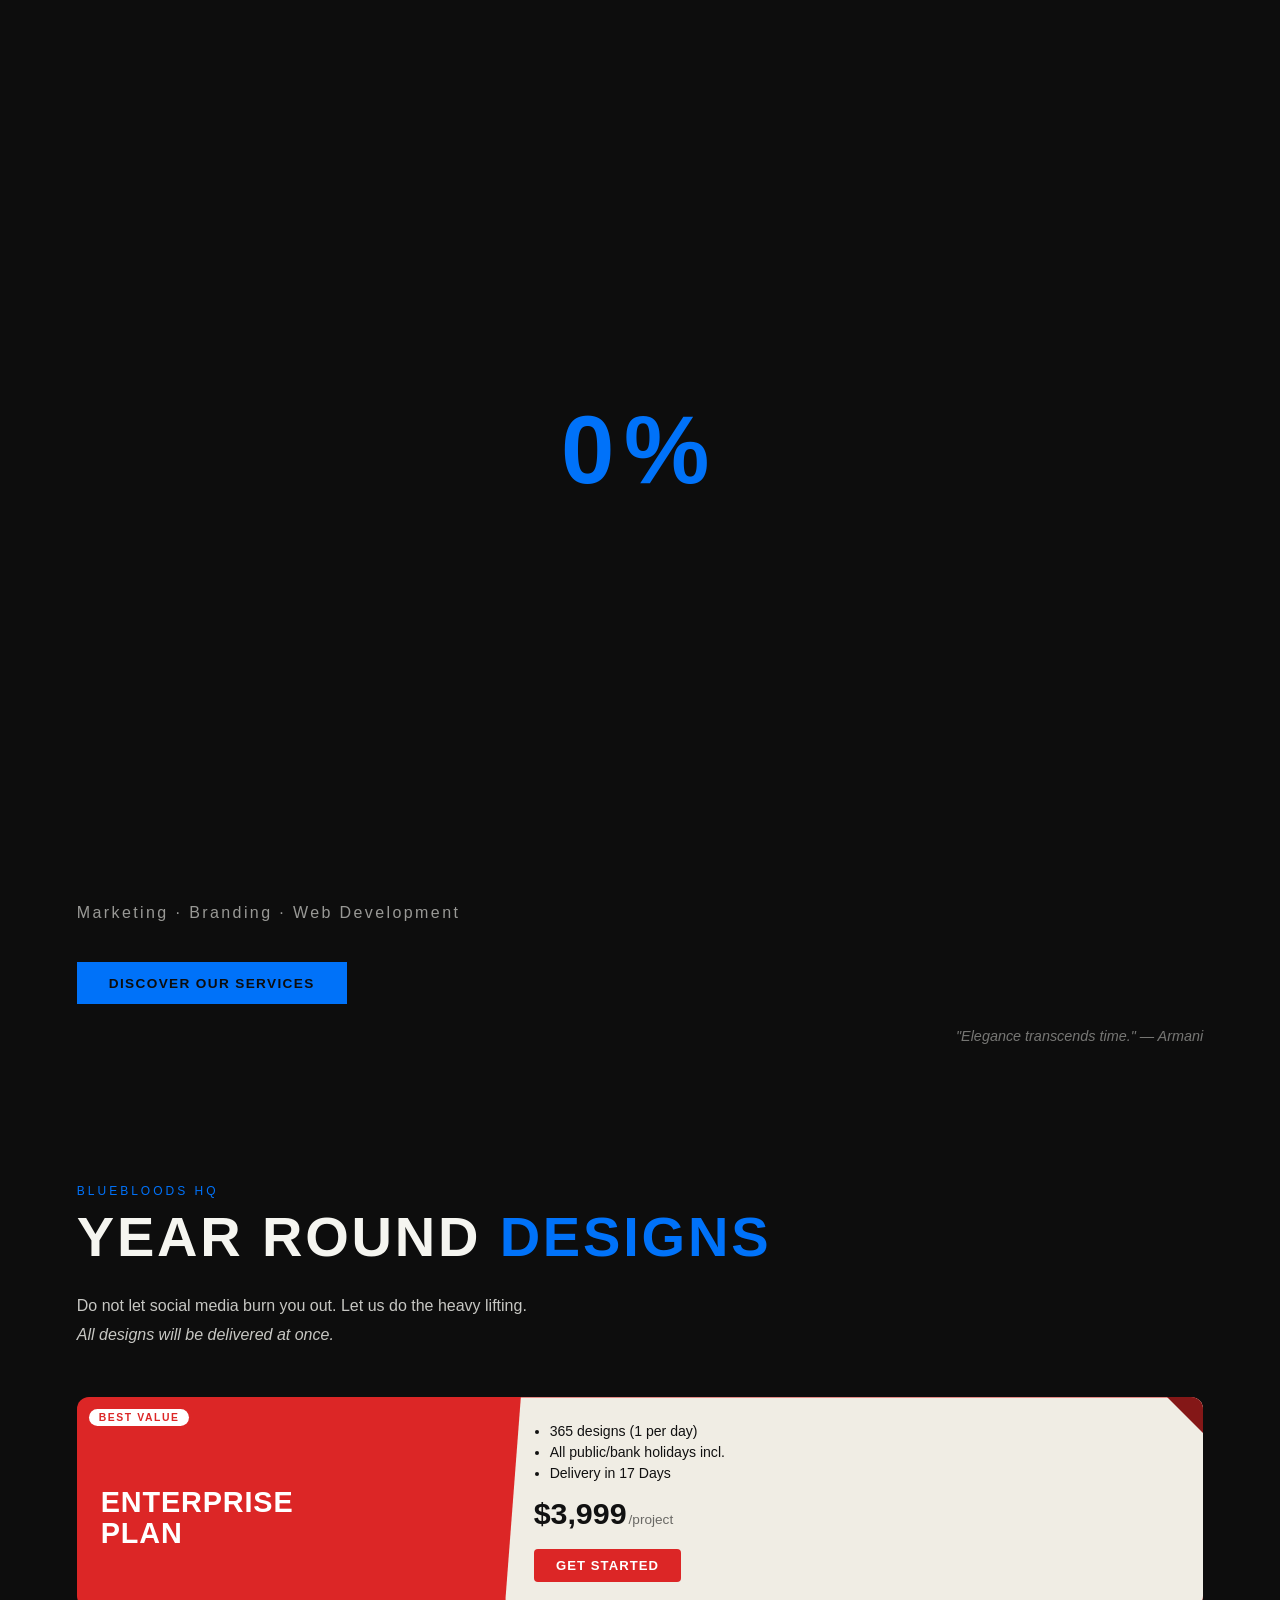
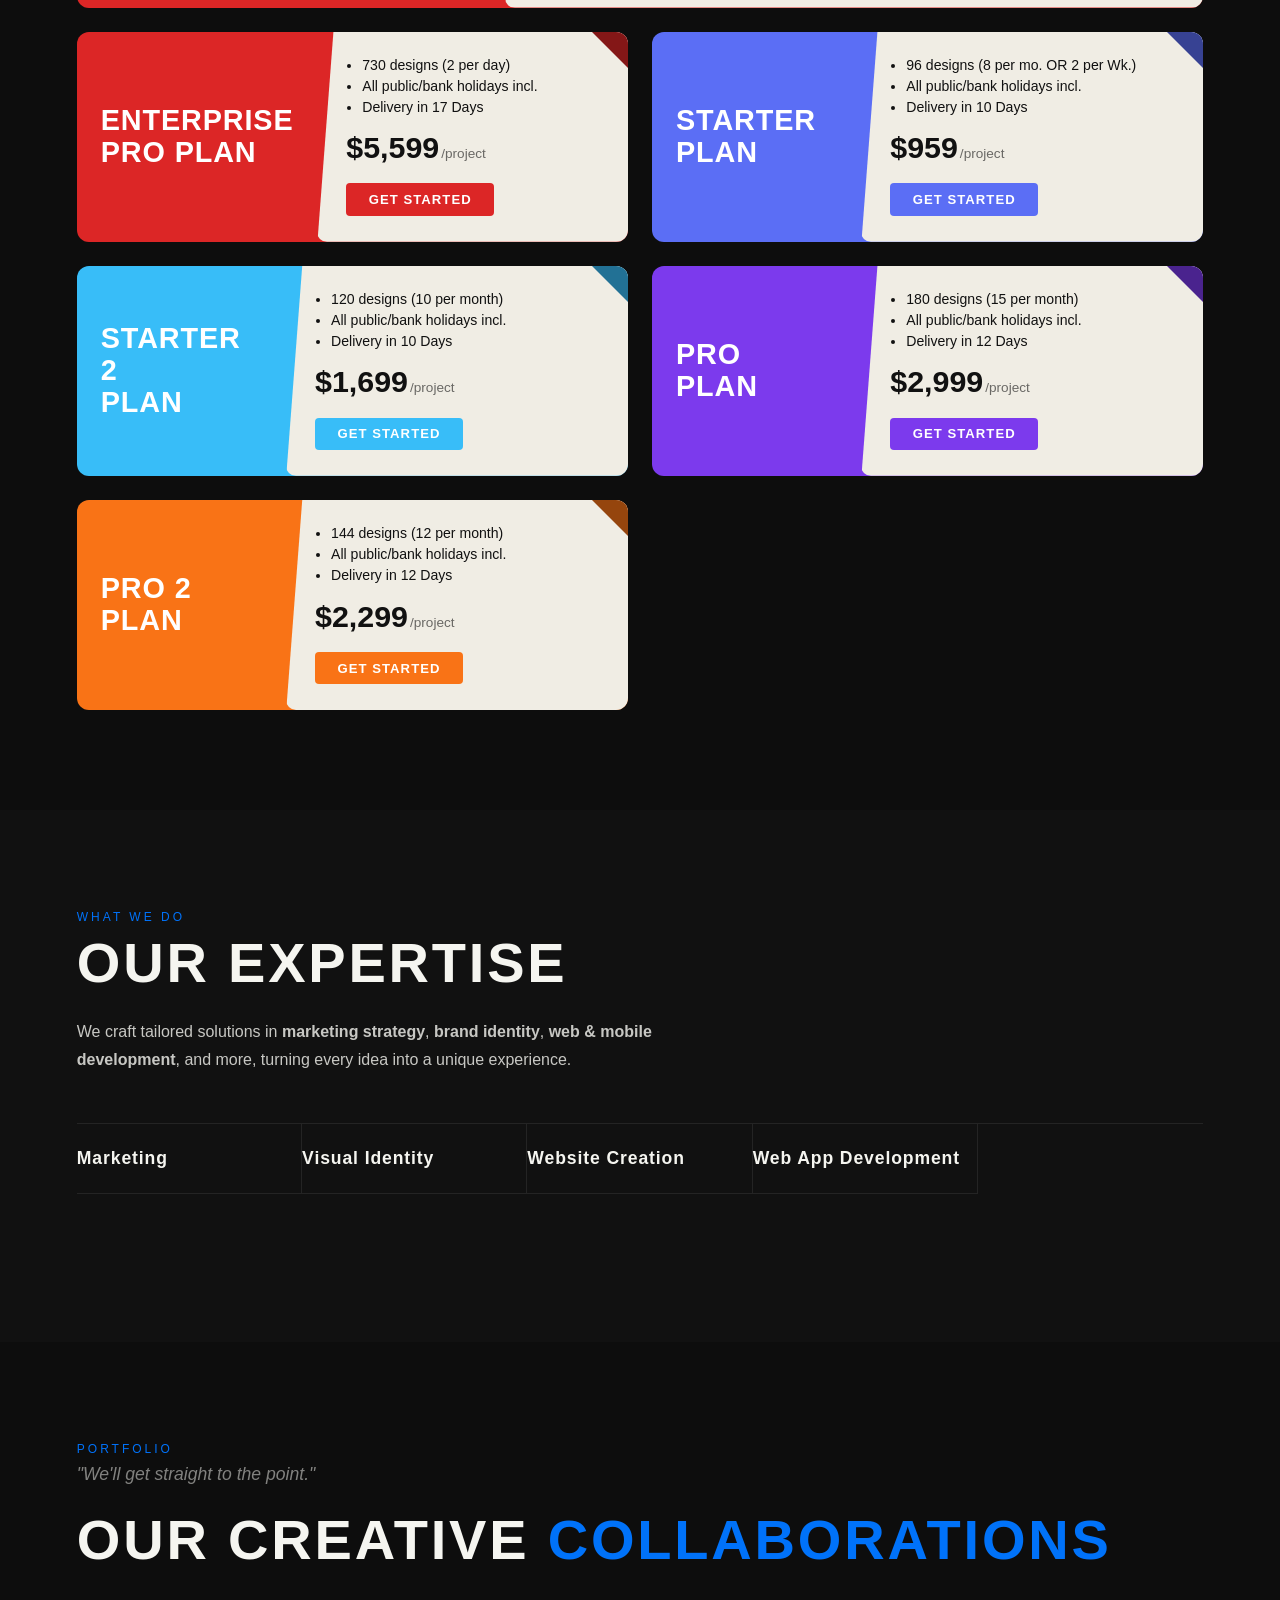
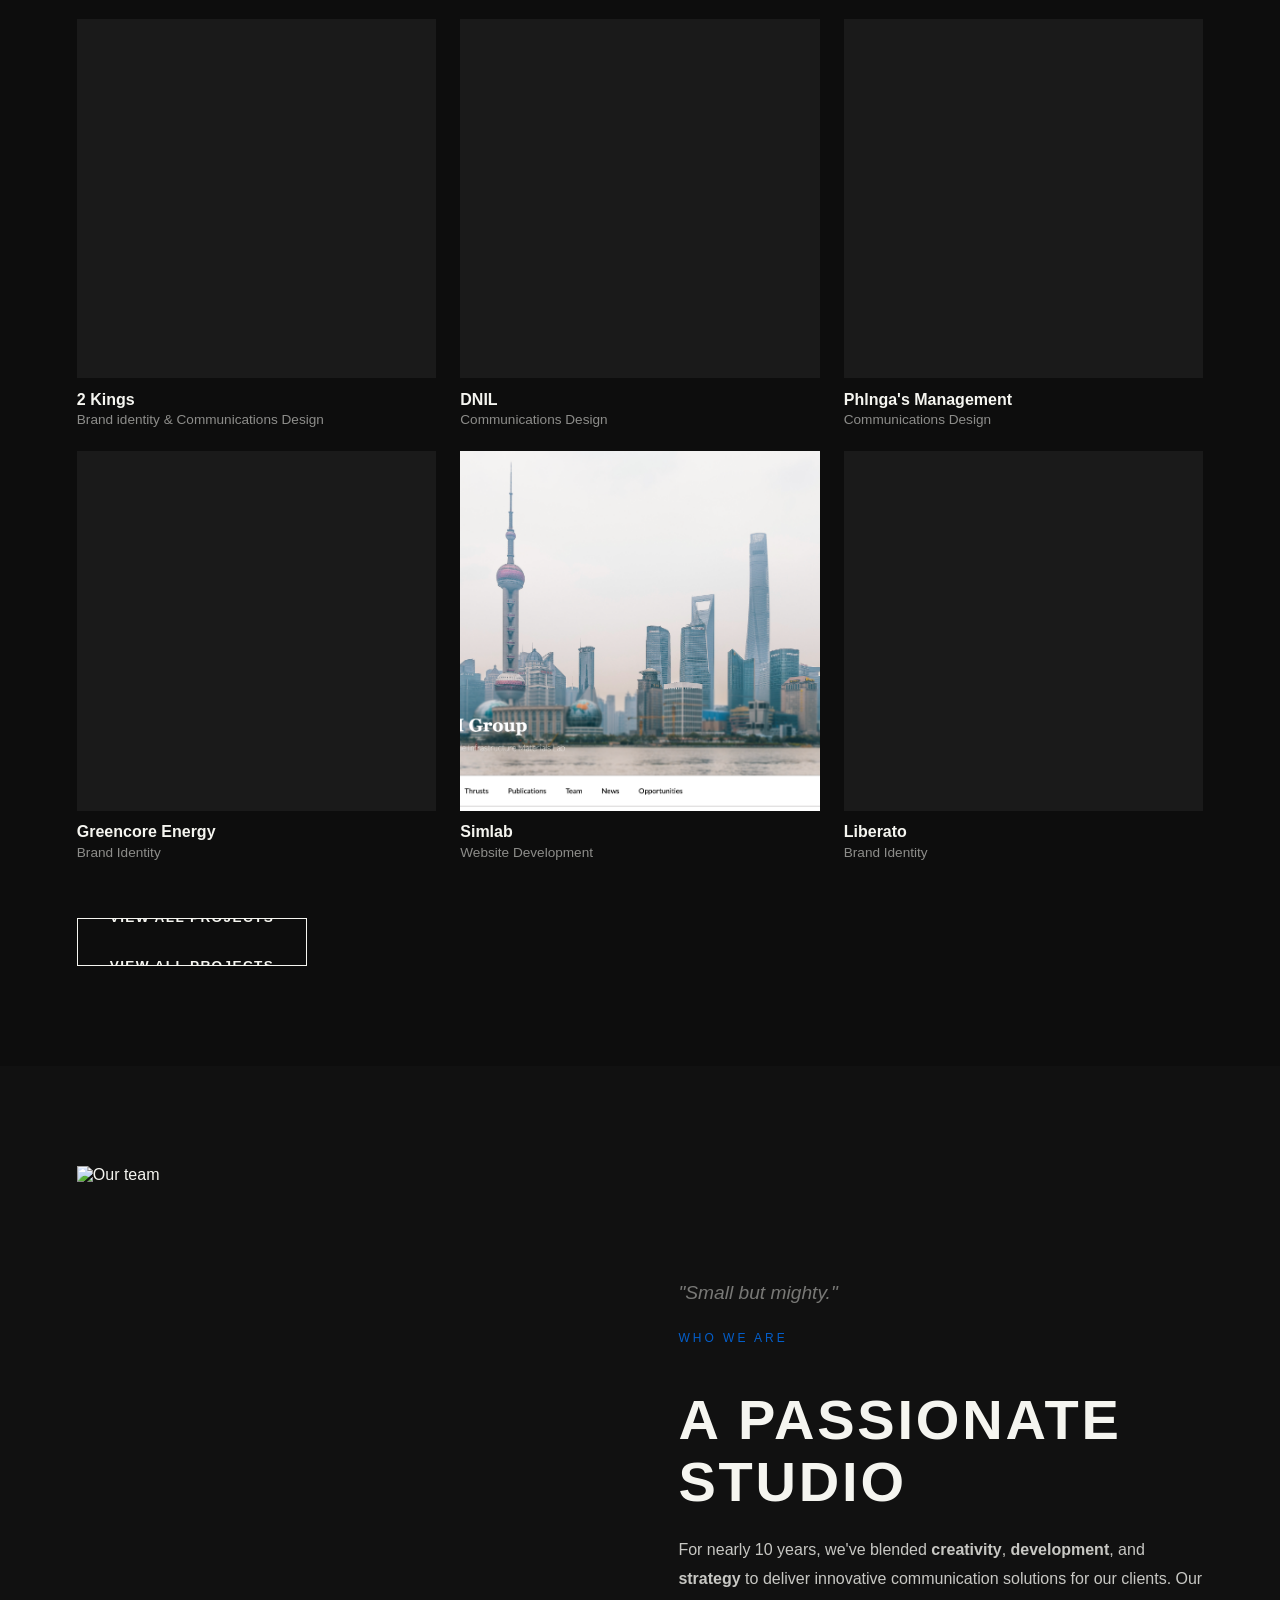
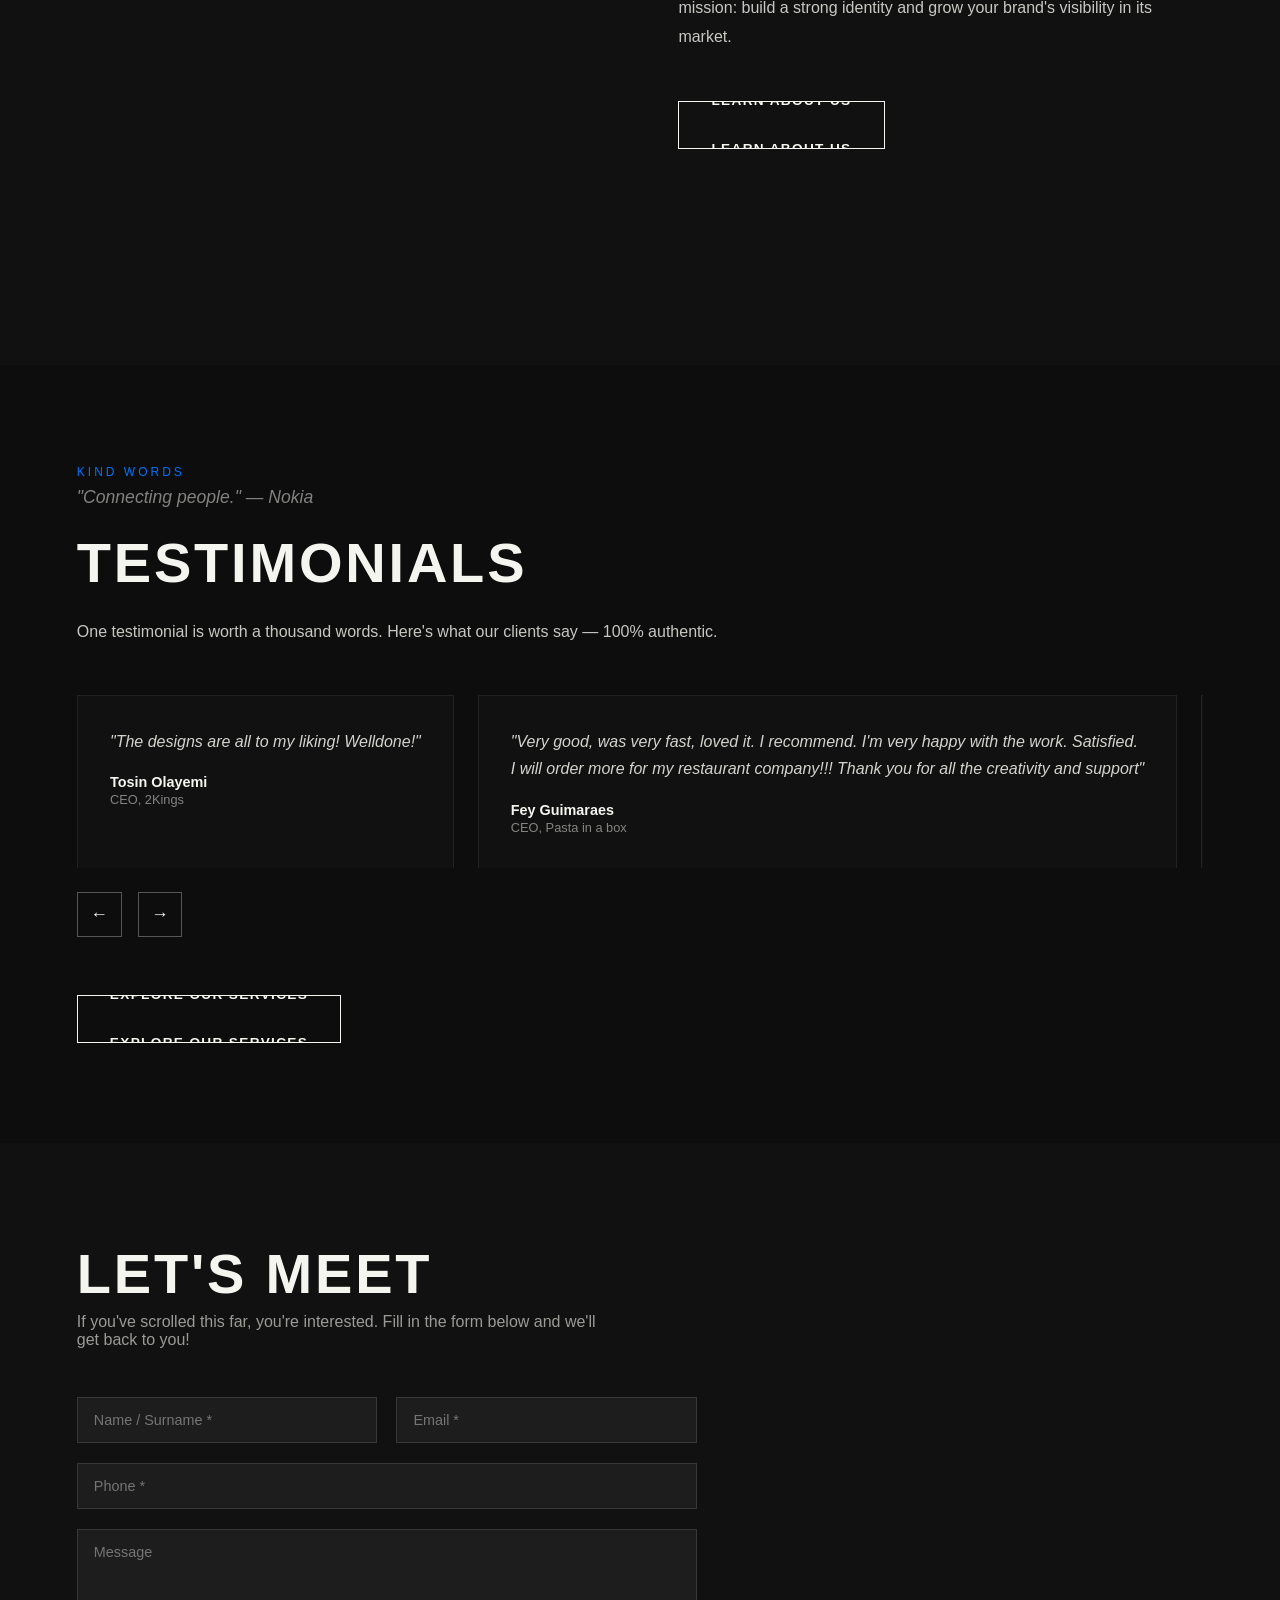
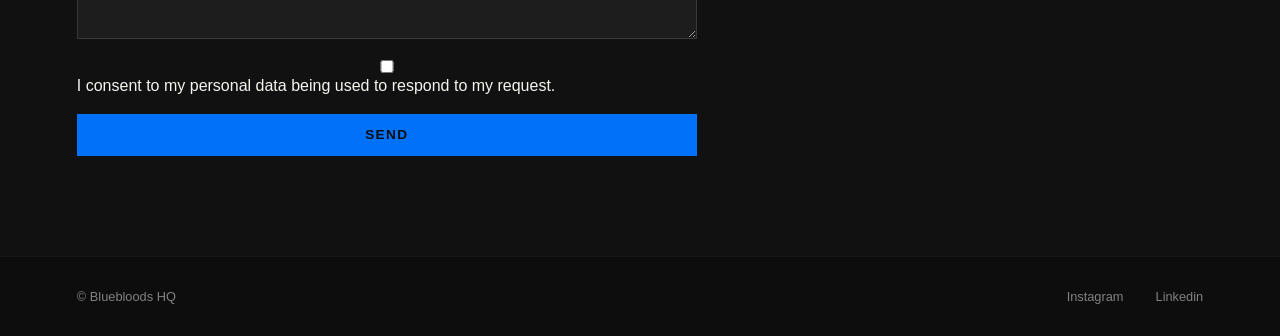
==== commit 35946235: "Add at portfolio projects" ====
--- a/index.html
+++ b/index.html
@@ -63,11 +63,29 @@
     </p>
   
     <div class="plans-grid">
-        <!-- ENTERPRISE PRO PLAN -->
-      <div class="plan-card featured" style="--plan-color: #dc2626;" data-plan="Enterprise Pro Plan" data-price="$5,599">
+
+      <!-- ENTERPRISE PLAN -->
+      <div class="plan-card featured" style="--plan-color: #dc2626;" data-plan="Enterprise Plan" data-price="$3,999">
         <div class="plan-badge">BEST VALUE</div>
         <div class="plan-left">
-          <h3><br>ENTERPRISE<br/>PRO PLAN</h3>
+          <h3><br>ENTERPRISE<br/>PLAN</h3>
+        </div>
+        <div class="plan-right">
+          <ul>
+            <li>365 designs (1 per day)</li>
+            <li>All public/bank holidays incl.</li>
+            <li>Delivery in 17 Days</li>
+          </ul>
+          <p class="plan-price">$3,999<span>/project</span></p>
+          <button class="plan-btn" onclick="openModal(this)">Get Started</button>
+        </div>
+        <div class="plan-fold"></div>
+      </div>
+
+      <!-- ENTERPRISE PRO PLAN -->
+      <div class="plan-card" style="--plan-color: #dc2626;" data-plan="Enterprise Pro Plan" data-price="$5,599">
+        <div class="plan-left">
+          <h3>ENTERPRISE<br/>PRO PLAN</h3>
         </div>
         <div class="plan-right">
           <ul>
@@ -76,23 +94,6 @@
             <li>Delivery in 17 Days</li>
           </ul>
           <p class="plan-price">$5,599<span>/project</span></p>
-          <button class="plan-btn" onclick="openModal(this)">Get Started</button>
-        </div>
-        <div class="plan-fold"></div>
-      </div>
-
-      <!-- ENTERPRISE PLAN -->
-      <div class="plan-card" style="--plan-color: #dc2626;" data-plan="Enterprise Plan" data-price="$3,999">
-        <div class="plan-left">
-          <h3>ENTERPRISE<br/>PLAN</h3>
-        </div>
-        <div class="plan-right">
-          <ul>
-            <li>365 designs (1 per day)</li>
-            <li>All public/bank holidays incl.</li>
-            <li>Delivery in 17 Days</li>
-          </ul>
-          <p class="plan-price">$3,999<span>/project</span></p>
           <button class="plan-btn" onclick="openModal(this)">Get Started</button>
         </div>
         <div class="plan-fold"></div>
@@ -245,7 +246,7 @@
     <h2>OUR EXPERTISE</h2>
     <p class="section-intro">
       We craft tailored solutions in <strong>marketing strategy</strong>, <strong>brand identity</strong>,
-      <strong>web & mobile development</strong>, and more — turning every idea into a unique experience.
+      <strong>web & mobile development</strong>, and more, turning every idea into a unique experience.
     </p>
     <ul class="expertise-list">
       <li>Marketing</li>
@@ -253,10 +254,6 @@
       <li>Website Creation</li>
       <li>Web App Development</li>
     </ul>
-    <a href="#contact" class="btn btn-outline">
-      <span>See all our services</span>
-      <span>See all our services</span>
-    </a>
   </section>
 
   <!-- WORK -->
@@ -265,35 +262,35 @@
     <blockquote class="section-quote">"We'll get straight to the point."</blockquote>
     <h2>OUR CREATIVE <strong>COLLABORATIONS</strong></h2>
     <div class="work-grid">
-      <a href="#" class="work-item">
-        <div class="work-img" style="background-image: url('img/project1.jpg')"></div>
+      <a href="./projects/2kings.html" class="work-item">
+        <div class="work-img" style="background-image: url('./images/2kings/Battery\ and\ you.png')"></div>
         <h3>2 Kings</h3>
         <p>Brand identity & Communications Design</p>
       </a>
-      <a href="#" class="work-item">
-        <div class="work-img" style="background-image: url('img/project2.jpg')"></div>
+      <a href="./projects/dnil.html" class="work-item">
+        <div class="work-img" style="background-image: url('./images/DNIL/46.png')"></div>
         <h3>DNIL</h3>
         <p>Communications Design</p>
       </a>
-      <a href="#" class="work-item">
-        <div class="work-img" style="background-image: url('img/project3.jpg')"></div>
+      <a href="./projects/phlnga.html" class="work-item">
+        <div class="work-img" style="background-image: url('./images/phlnga/2.jpeg')"></div>
         <h3>Phlnga's Management</h3>
         <p>Communications Design</p>
       </a>
-      <a href="#" class="work-item">
-        <div class="work-img" style="background-image: url('img/project4.jpg')"></div>
+      <a href="./projects/greencore.html" class="work-item">
+        <div class="work-img" style="background-image: url('./images/Greencore/Business card (BACK).png')"></div>
         <h3>Greencore Energy</h3>
         <p>Brand Identity</p>
       </a>
-      <a href="#" class="work-item">
-        <div class="work-img" style="background-image: url('img/project5.jpg')"></div>
+      <a href="./projects/simlab.html" class="work-item">
+        <div class="work-img" style="background-image: url('./images/simlab/Screenshot\ 2026-03-07\ at\ 07.29.41.png')"></div>
         <h3>Simlab</h3>
         <p>Website Development</p>
       </a>
-      <a href="#" class="work-item">
-        <div class="work-img" style="background-image: url('img/project6.jpg')"></div>
-        <h3>Inule</h3>
-        <p>illustration</p>
+      <a href="./projects/liberato.html" class="work-item">
+        <div class="work-img" style="background-image: url('./images/liberato/Liberator-05.png')"></div>
+        <h3>Liberato</h3>
+        <p>Brand Identity</p>
       </a>
     </div>
     <a href="#" class="btn btn-outline">
@@ -379,10 +376,10 @@
       </div>
       <input type="tel" name="phone" placeholder="Phone *" required />
       <textarea name="message" placeholder="Message" rows="5"></textarea>
-      <label class="checkbox-label">
+      <div class="checkboxdiv">
         <input type="checkbox" required />
-        I consent to my personal data being used to respond to my request.
-      </label>
+        <span>I consent to my personal data being used to respond to my request.</span>
+      </div>
       <button type="submit" class="btn">Send</button>
     </form>
   </section>
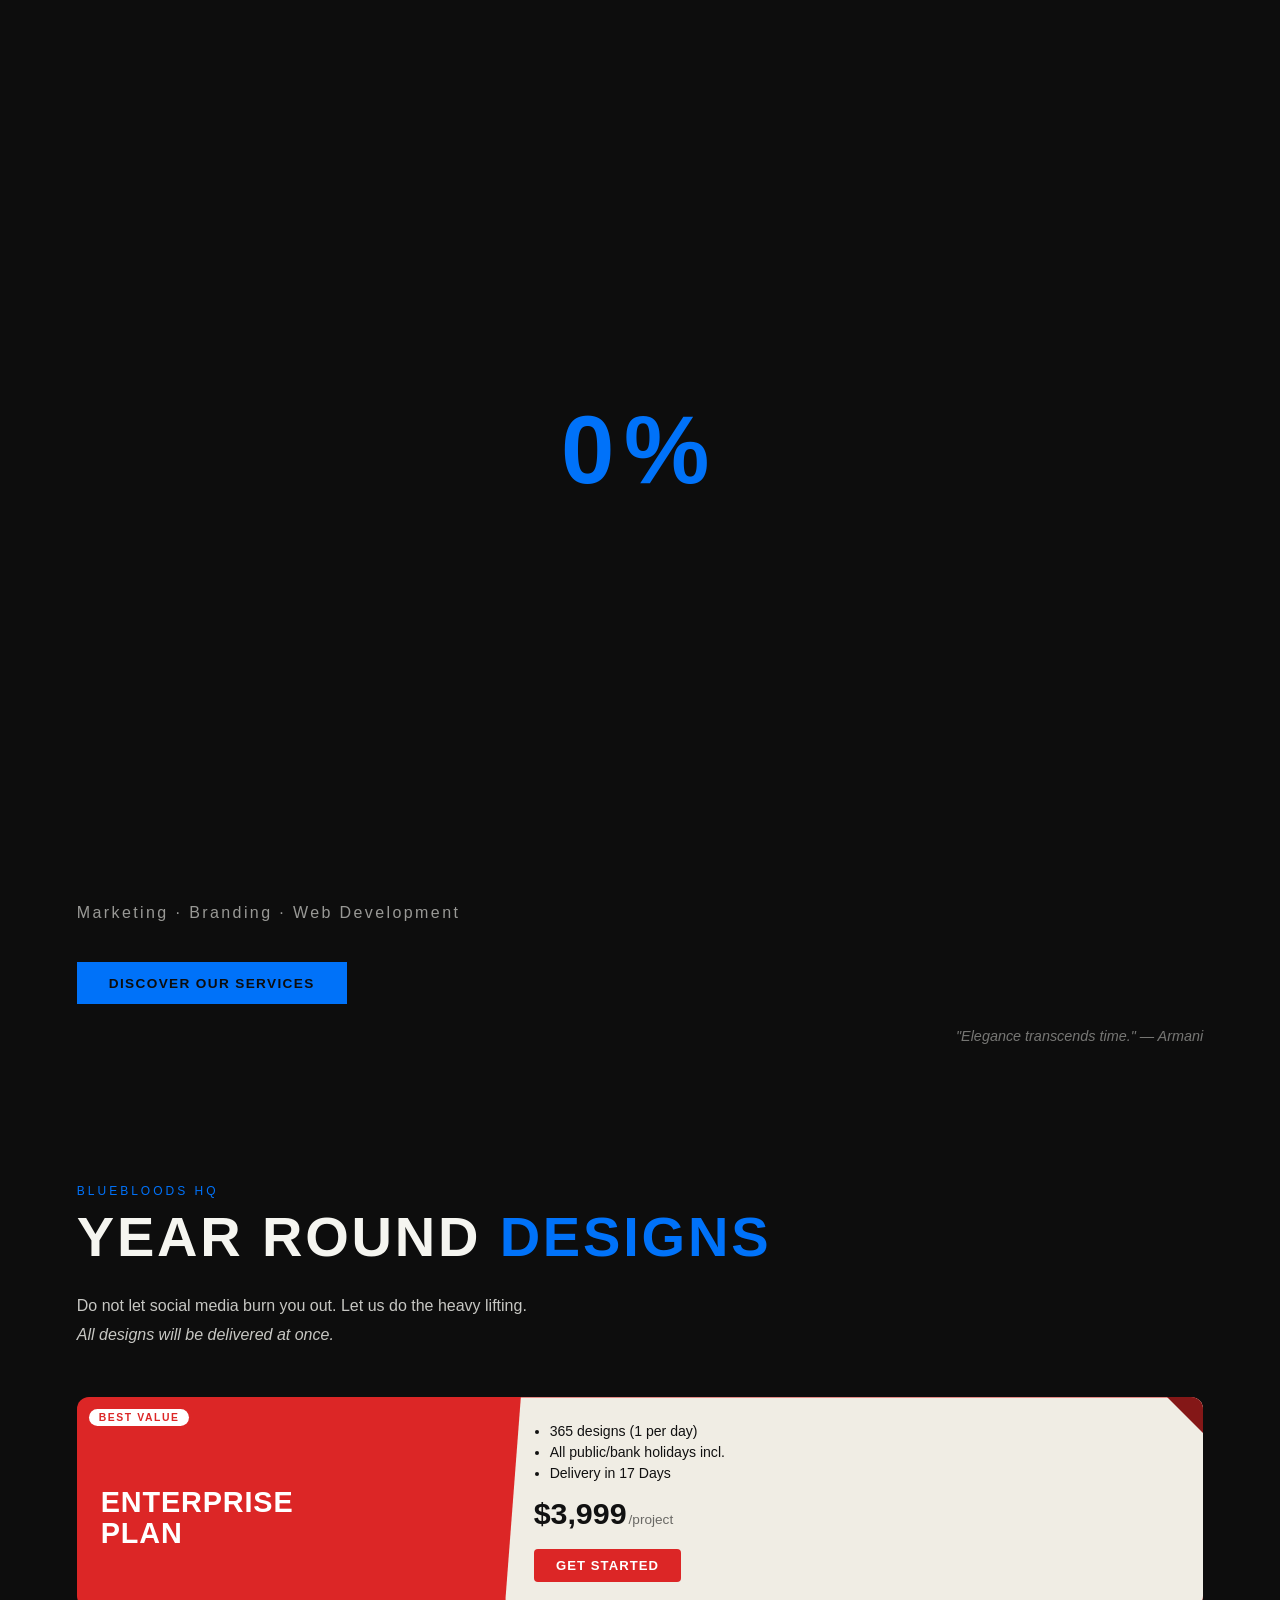
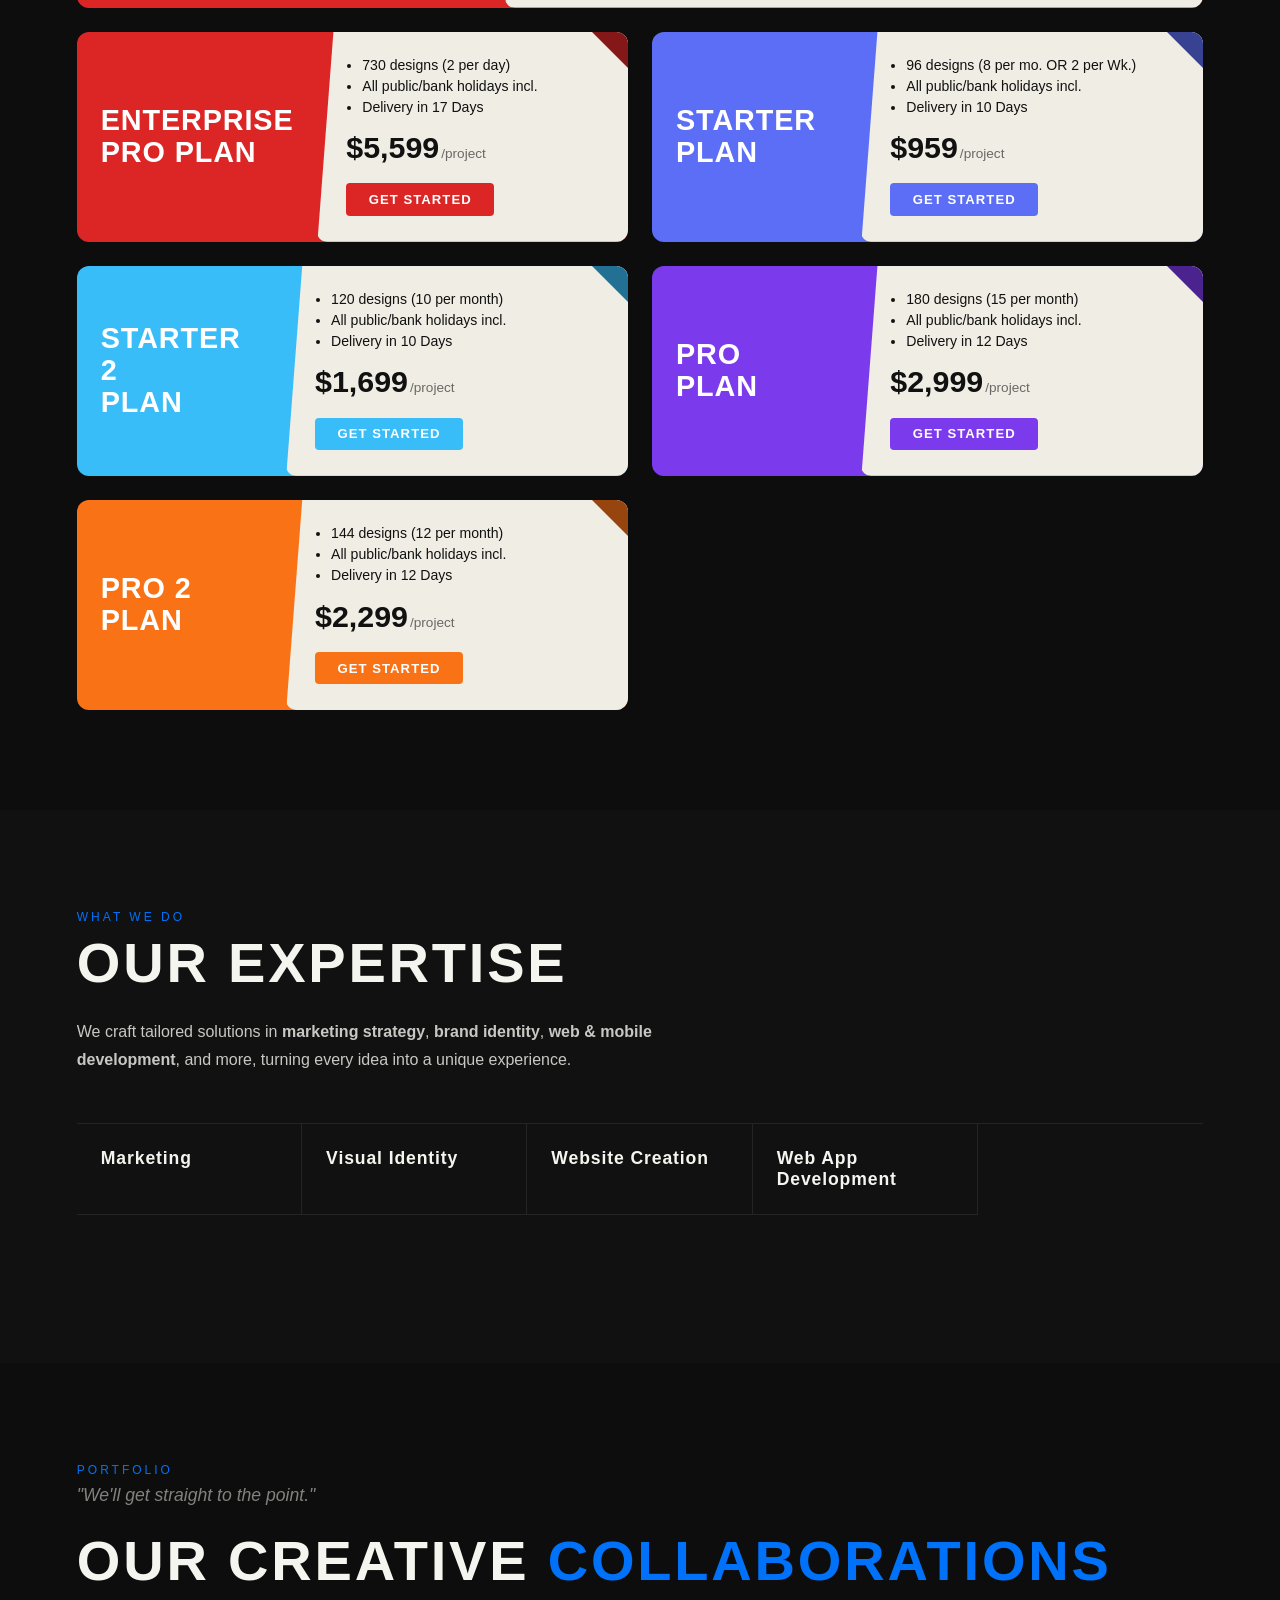
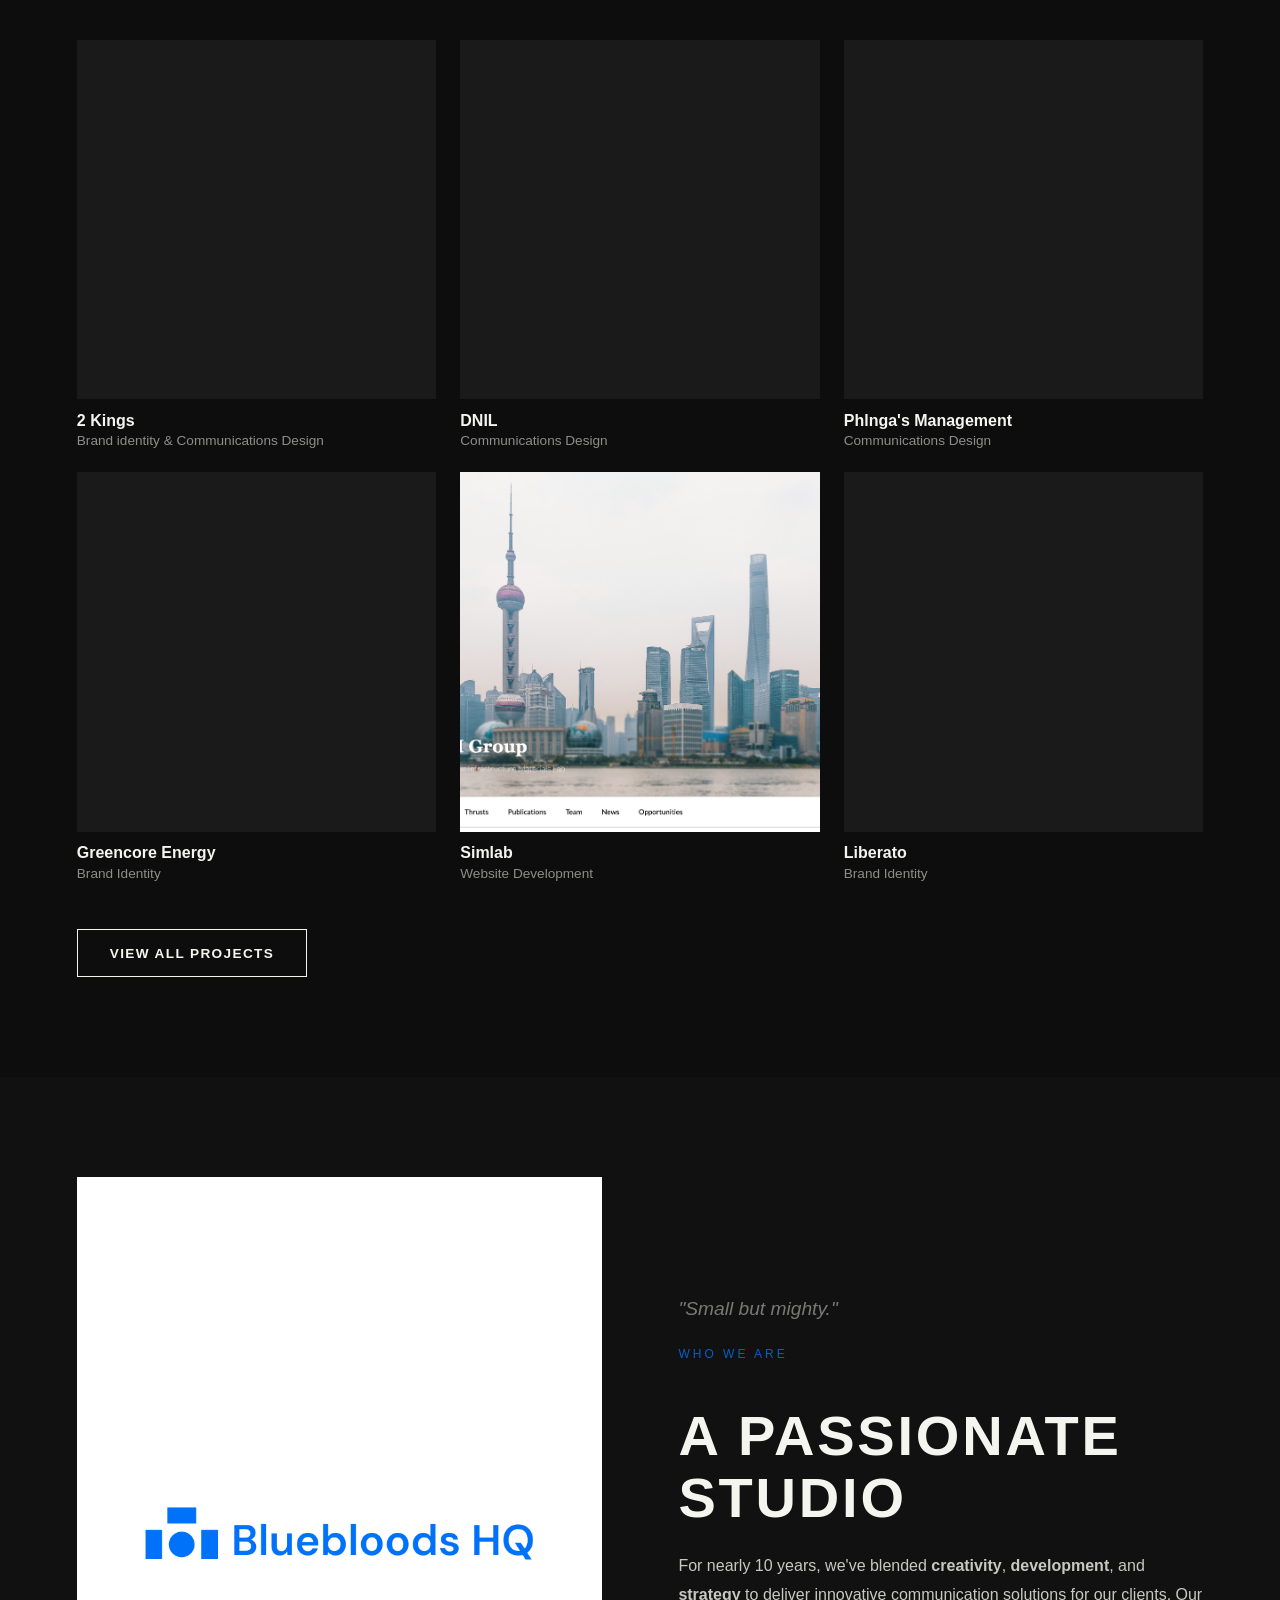
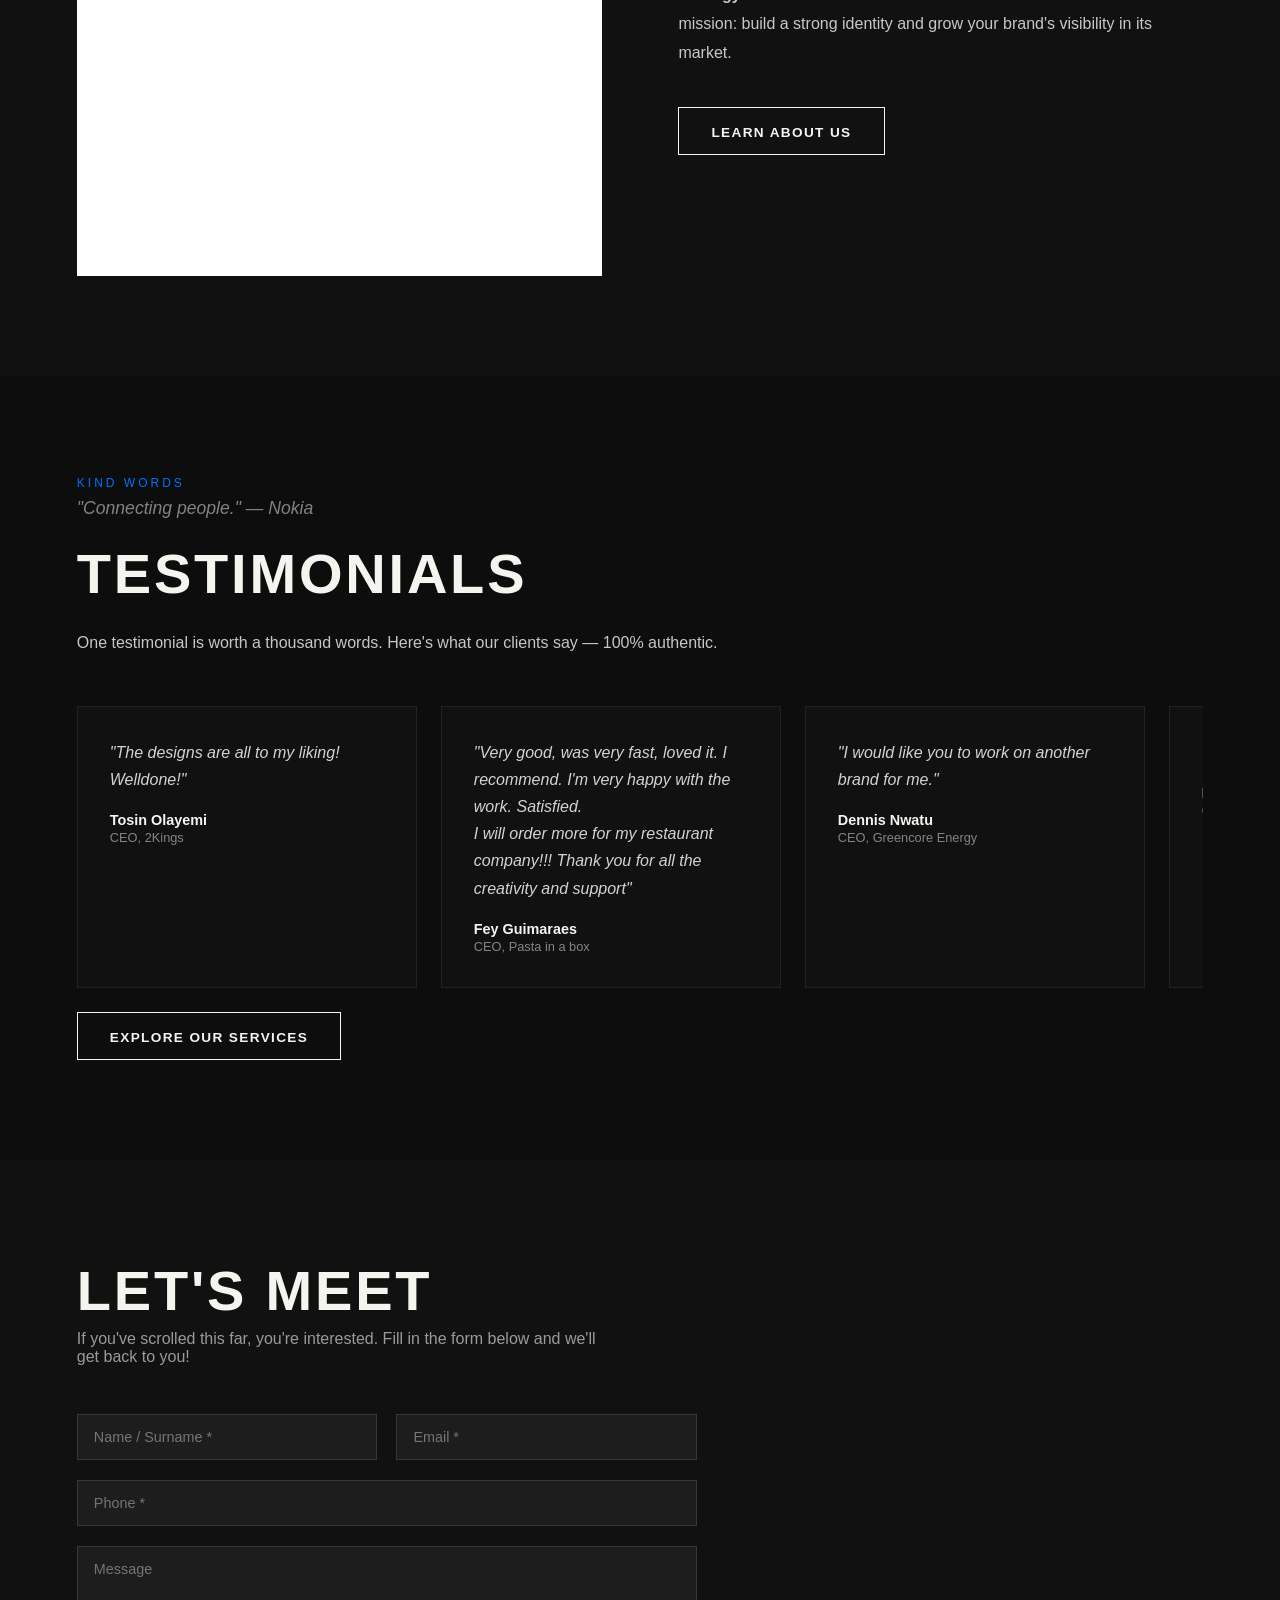
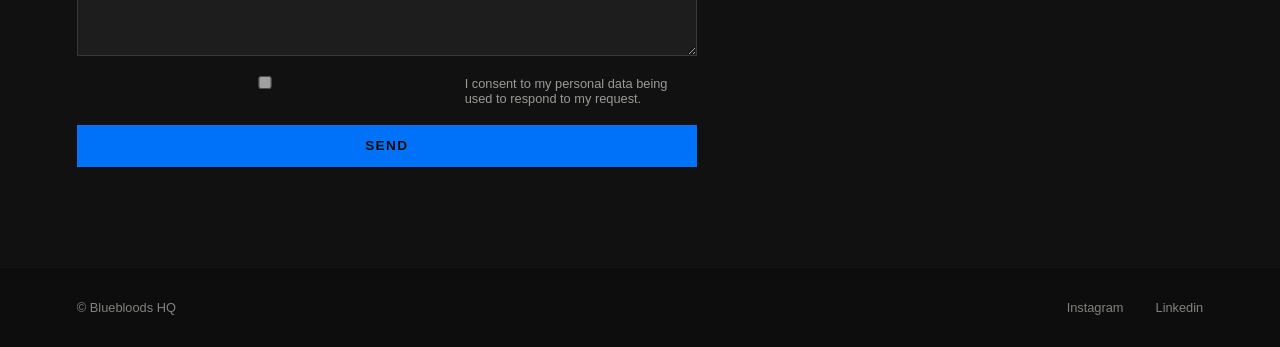
==== commit 9e9814cd: "Fix button and testimonial animation" ====
--- a/index.html
+++ b/index.html
@@ -302,7 +302,7 @@
   <!-- ABOUT -->
   <section id="about">
     <div class="about-img">
-      <img src="images/bluebloods white icon.png" alt="Our team" />
+      <img src="images/Bluebloods full tex.png" alt="Our team" />
     </div>
     <div class="about-content">
       <blockquote>"Small but mighty."</blockquote>
@@ -353,6 +353,31 @@
           <strong>S & M</strong>
           <span>CEO, Exfoods</span>
         </div>
+        <div class="testimonial-card">
+          <p>"The designs are all to my liking! Welldone!"</p>
+          <strong>Tosin Olayemi</strong>
+          <span>CEO, 2Kings</span>
+        </div>
+        <div class="testimonial-card">
+          <p>"Very good, was very fast, loved it. I recommend. I'm very happy with the work. Satisfied. <br>I will order more for my restaurant company!!! Thank you for all the creativity and support"</p>
+          <strong>Fey Guimaraes</strong>
+          <span>CEO, Pasta in a box</span>
+        </div>
+        <div class="testimonial-card">
+          <p>"I would like you to work on another brand for me."</p>
+          <strong>Dennis Nwatu</strong>
+          <span>CEO, Greencore Energy</span>
+        </div>
+        <div class="testimonial-card">
+          <p>"I really like your work."</p>
+          <strong>Phlnga</strong>
+          <span>CEO, Phlnga's Creative Intl.</span>
+        </div>
+        <div class="testimonial-card">
+          <p>"Excellent communication, very fast, very efficient, I would recommend 100%."</p>
+          <strong>S & M</strong>
+          <span>CEO, Exfoods</span>
+        </div>
       </div>
     </div>
     <div class="testimonial-controls">
--- a/styles.css
+++ b/styles.css
@@ -1,5 +1,6 @@
 /* ─── RESET & BASE ─── */
 *, *::before, *::after { box-sizing: border-box; margin: 0; padding: 0; }
+
 
 :root {
   --black: #0d0d0d;
@@ -87,17 +88,22 @@
   flex-direction: column;
   height: 3rem;
   align-items: center;
+  justify-content: flex-start;
+  padding: 0 2rem;
+}
+.btn-outline span {
+  display: flex;
+  align-items: center;
   justify-content: center;
-  gap: 0;
-  padding: 0 2rem;
-}
-.btn-outline span {
-  display: block;
+  height: 3rem;
+  flex-shrink: 0;
   transition: transform 0.35s ease;
-  line-height: 3rem;
   white-space: nowrap;
 }
-.btn-outline:hover span { transform: translateY(-100%); color: var(--accent); }
+.btn-outline:hover span {
+  transform: translateY(-100%);
+  color: var(--accent);
+}
 
 /* ─── SECTION SHARED ─── */
 section { padding: var(--section-pad); }
@@ -131,6 +137,7 @@
   justify-content: center;
   padding: 120px 6vw 80px;
   overflow: hidden;
+  width: 100%;
 }
 .hero-text {
   position: relative;
@@ -182,7 +189,7 @@
   border-top: 1px solid rgba(255,255,255,0.08);
 }
 .expertise-list li {
-  padding: 1.5rem 0;
+  padding: 1.5rem 1.5rem;
   font-size: 1.1rem;
   font-weight: 600;
   letter-spacing: 0.05em;
@@ -230,35 +237,36 @@
 /* ─── TESTIMONIALS ─── */
 #testimonials { background: var(--black); overflow: hidden; }
 
-.testimonial-track-wrap { overflow: hidden; margin: 3rem 0 1.5rem; }
+.testimonial-track-wrap {
+  overflow: hidden;
+  margin: 3rem 0 1.5rem;
+  width: 100%;
+}
 .testimonial-track {
   display: flex;
   gap: 1.5rem;
-  transition: transform 0.5s ease;
-  will-change: transform;
-}
+  width: max-content;
+  animation: scrollTrack 30s linear infinite;
+}
+.testimonial-track:hover { animation-play-state: paused; }
+
+@keyframes scrollTrack {
+  0%   { transform: translateX(0); }
+  100% { transform: translateX(-50%); }
+}
+
 .testimonial-card {
-  min-width: 340px;
+  width: 340px;
+  flex-shrink: 0;
   background: #111;
   border: 1px solid rgba(255,255,255,0.07);
   padding: 2rem;
-  flex-shrink: 0;
 }
 .testimonial-card p { font-style: italic; line-height: 1.7; opacity: 0.85; margin-bottom: 1.2rem; }
 .testimonial-card strong { display: block; font-size: 0.9rem; }
 .testimonial-card span { font-size: 0.8rem; opacity: 0.5; }
 
-.testimonial-controls { display: flex; gap: 1rem; margin-bottom: 3rem; }
-.testimonial-controls button {
-  background: none;
-  border: 1px solid rgba(255,255,255,0.3);
-  color: var(--white);
-  width: 2.8rem; height: 2.8rem;
-  font-size: 1.1rem;
-  cursor: pointer;
-  transition: border-color 0.2s, color 0.2s;
-}
-.testimonial-controls button:hover { border-color: var(--accent); color: var(--accent); }
+.testimonial-controls { display: none; }
 
 /* ─── CONTACT ─── */
 #contact { background: #111; }
@@ -282,10 +290,30 @@
 #contactForm input:focus,
 #contactForm textarea:focus { border-color: var(--accent); }
 #contactForm textarea { resize: vertical; }
-
-.checkbox-label { display: flex; align-items: flex-start; gap: 0.75rem; font-size: 0.8rem; opacity: 0.6; cursor: pointer; }
-.checkbox-label input { margin-top: 3px; accent-color: var(--accent); flex-shrink: 0; }
-
+.checkboxdiv {
+  display: flex;
+  align-items: flex-start;
+  gap: 0.75rem;
+  font-size: 0.8rem;
+  opacity: 0.6;
+  cursor: pointer;
+  width: 100%;
+  box-sizing: border-box;
+}
+.checkbox-label input[type="checkbox"] {
+  margin-top: 3px;
+  flex-shrink: 0;
+  height: 16px;
+  accent-color: var(--accent);
+  margin-left: 0;
+}
+.checkbox-label span,
+.checkbox-label > *:not(input) {
+  flex: 1;
+  width: 80%;
+  min-width: 40%;
+  word-break: break-word;
+}
 /* ─── FOOTER ─── */
 footer {
   padding: 2rem 6vw;
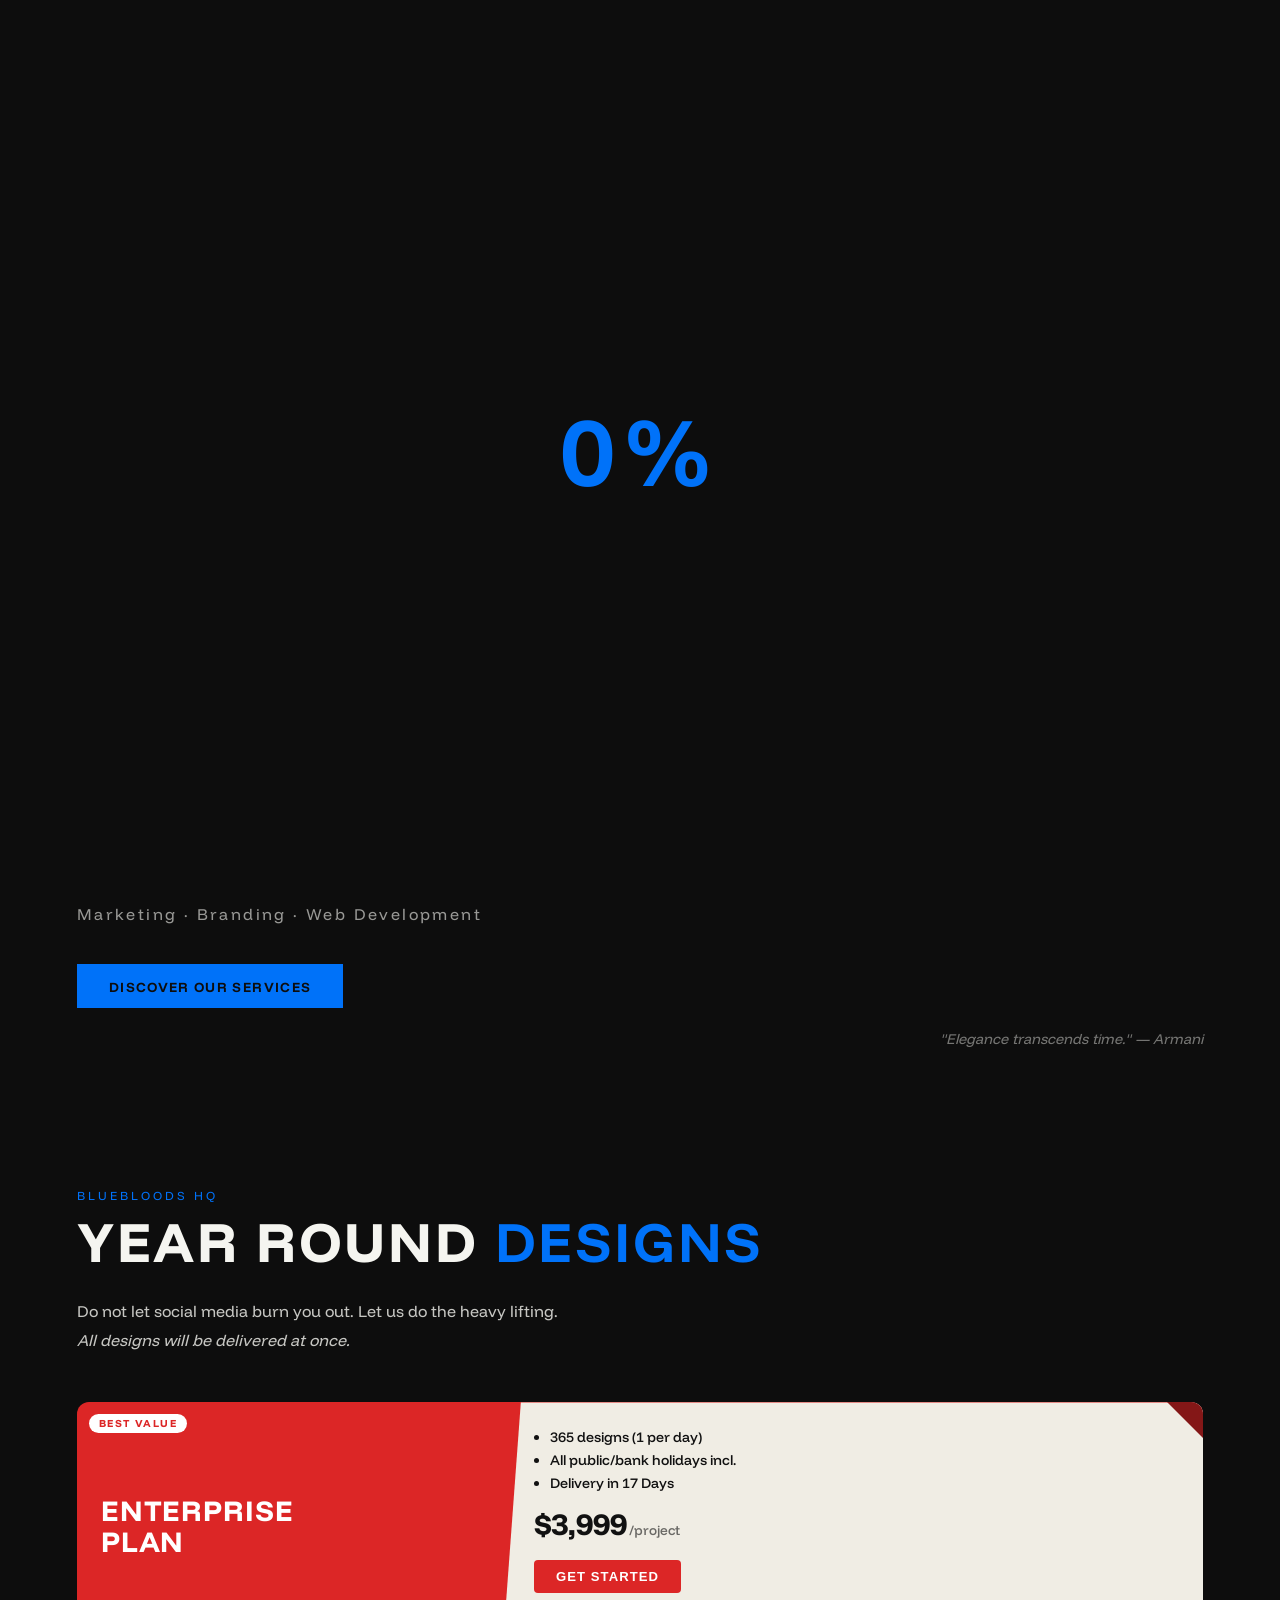
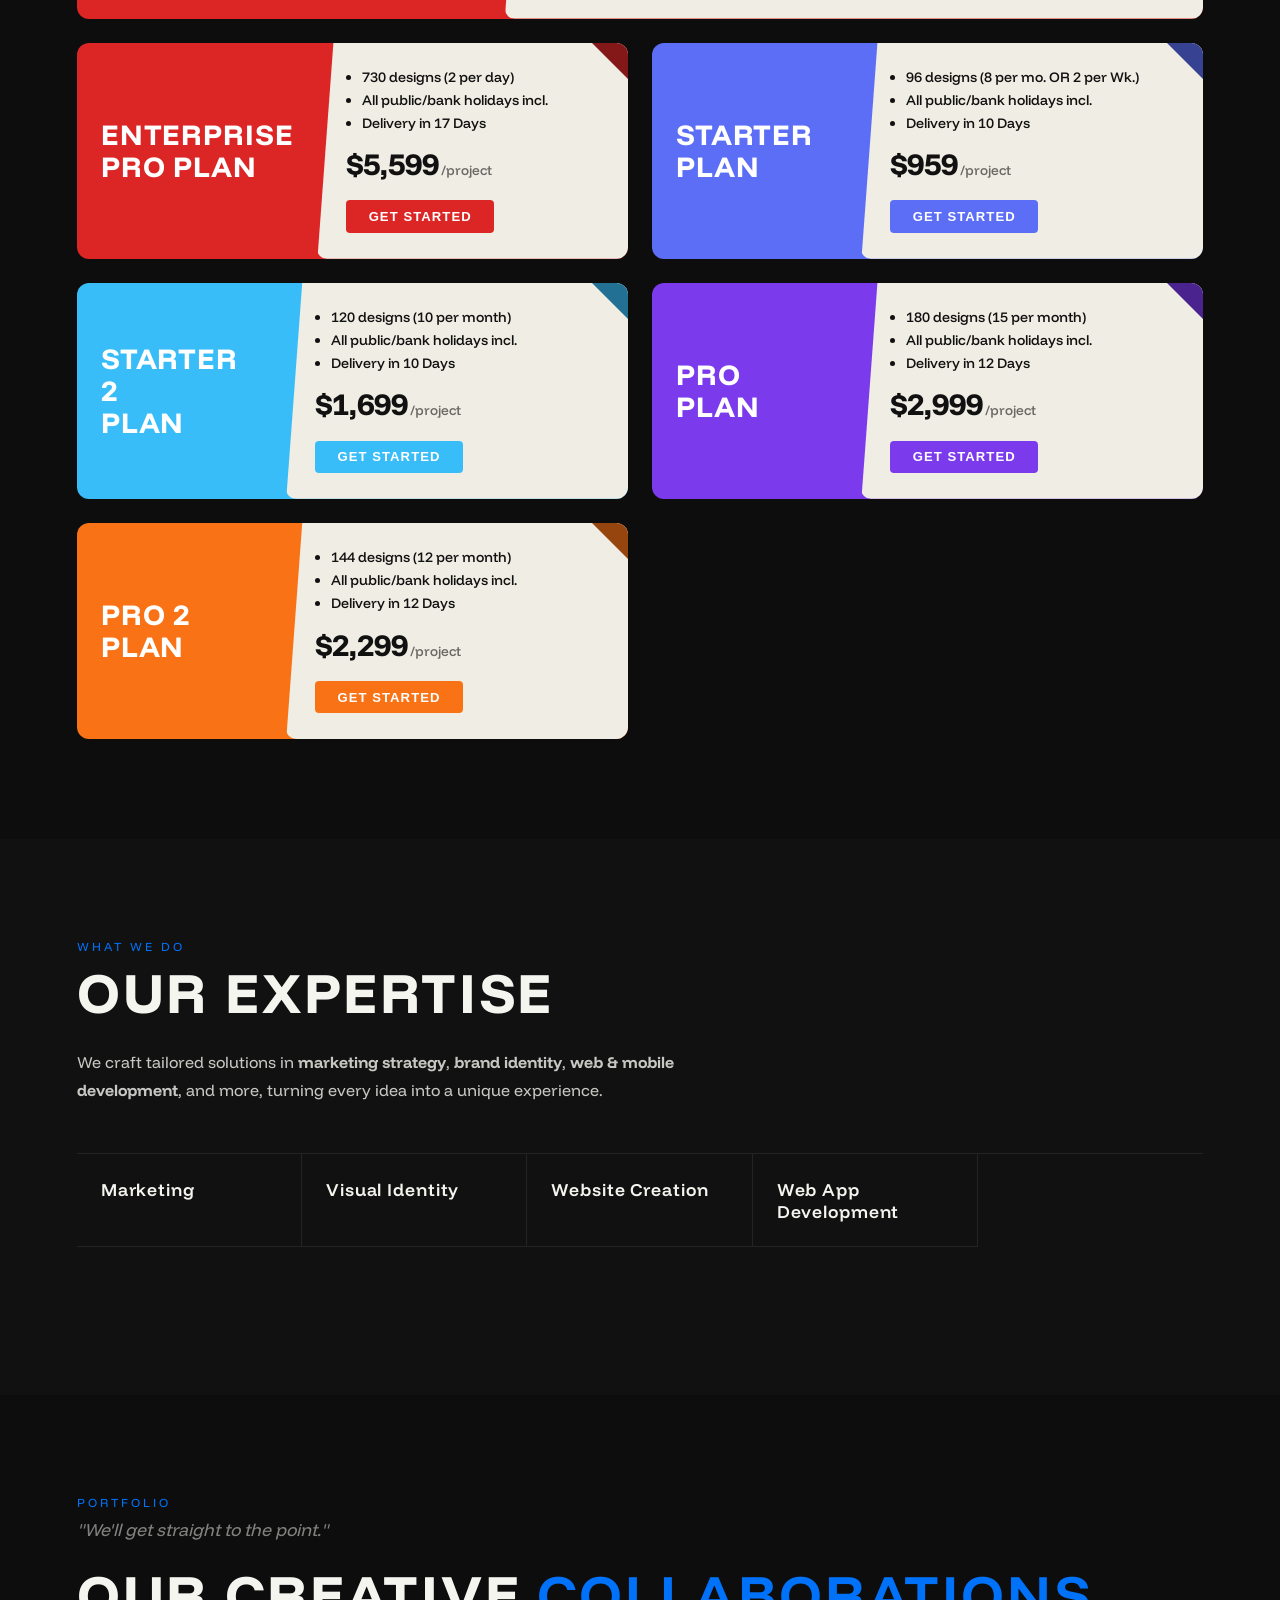
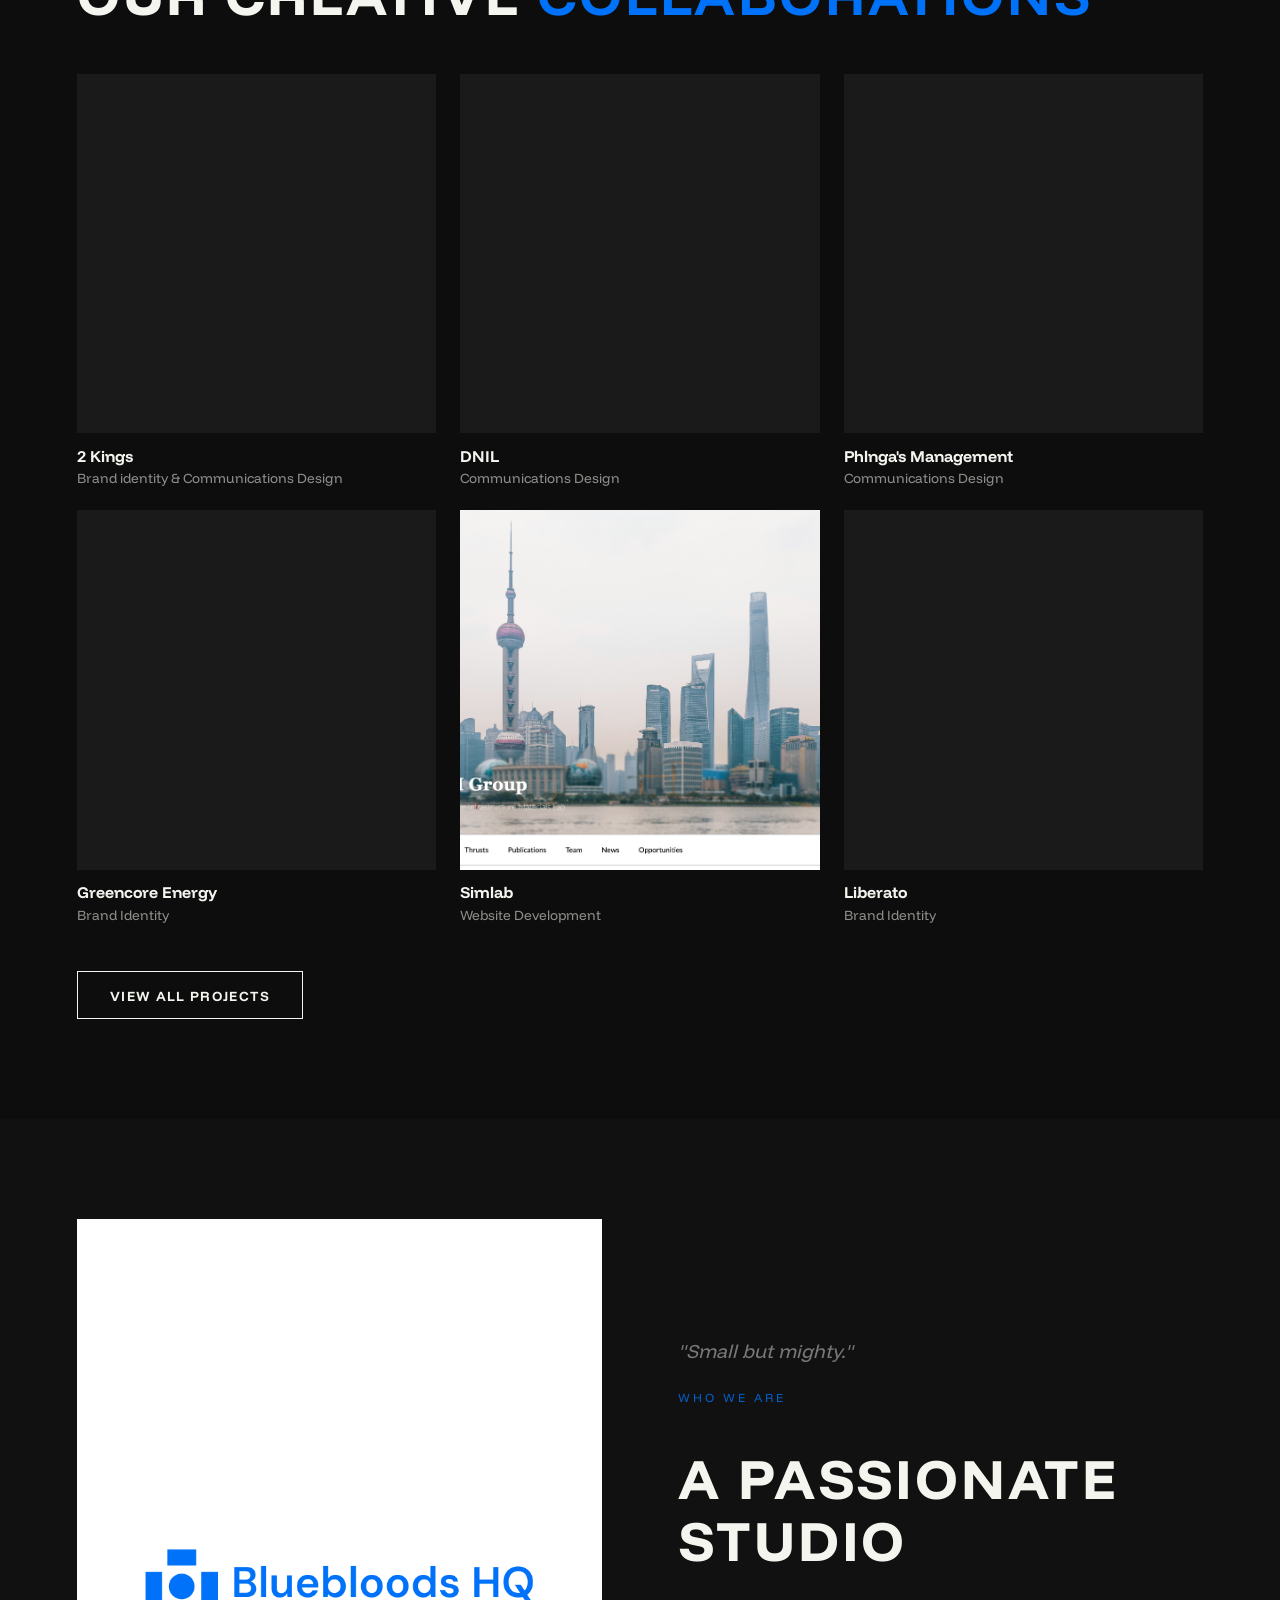
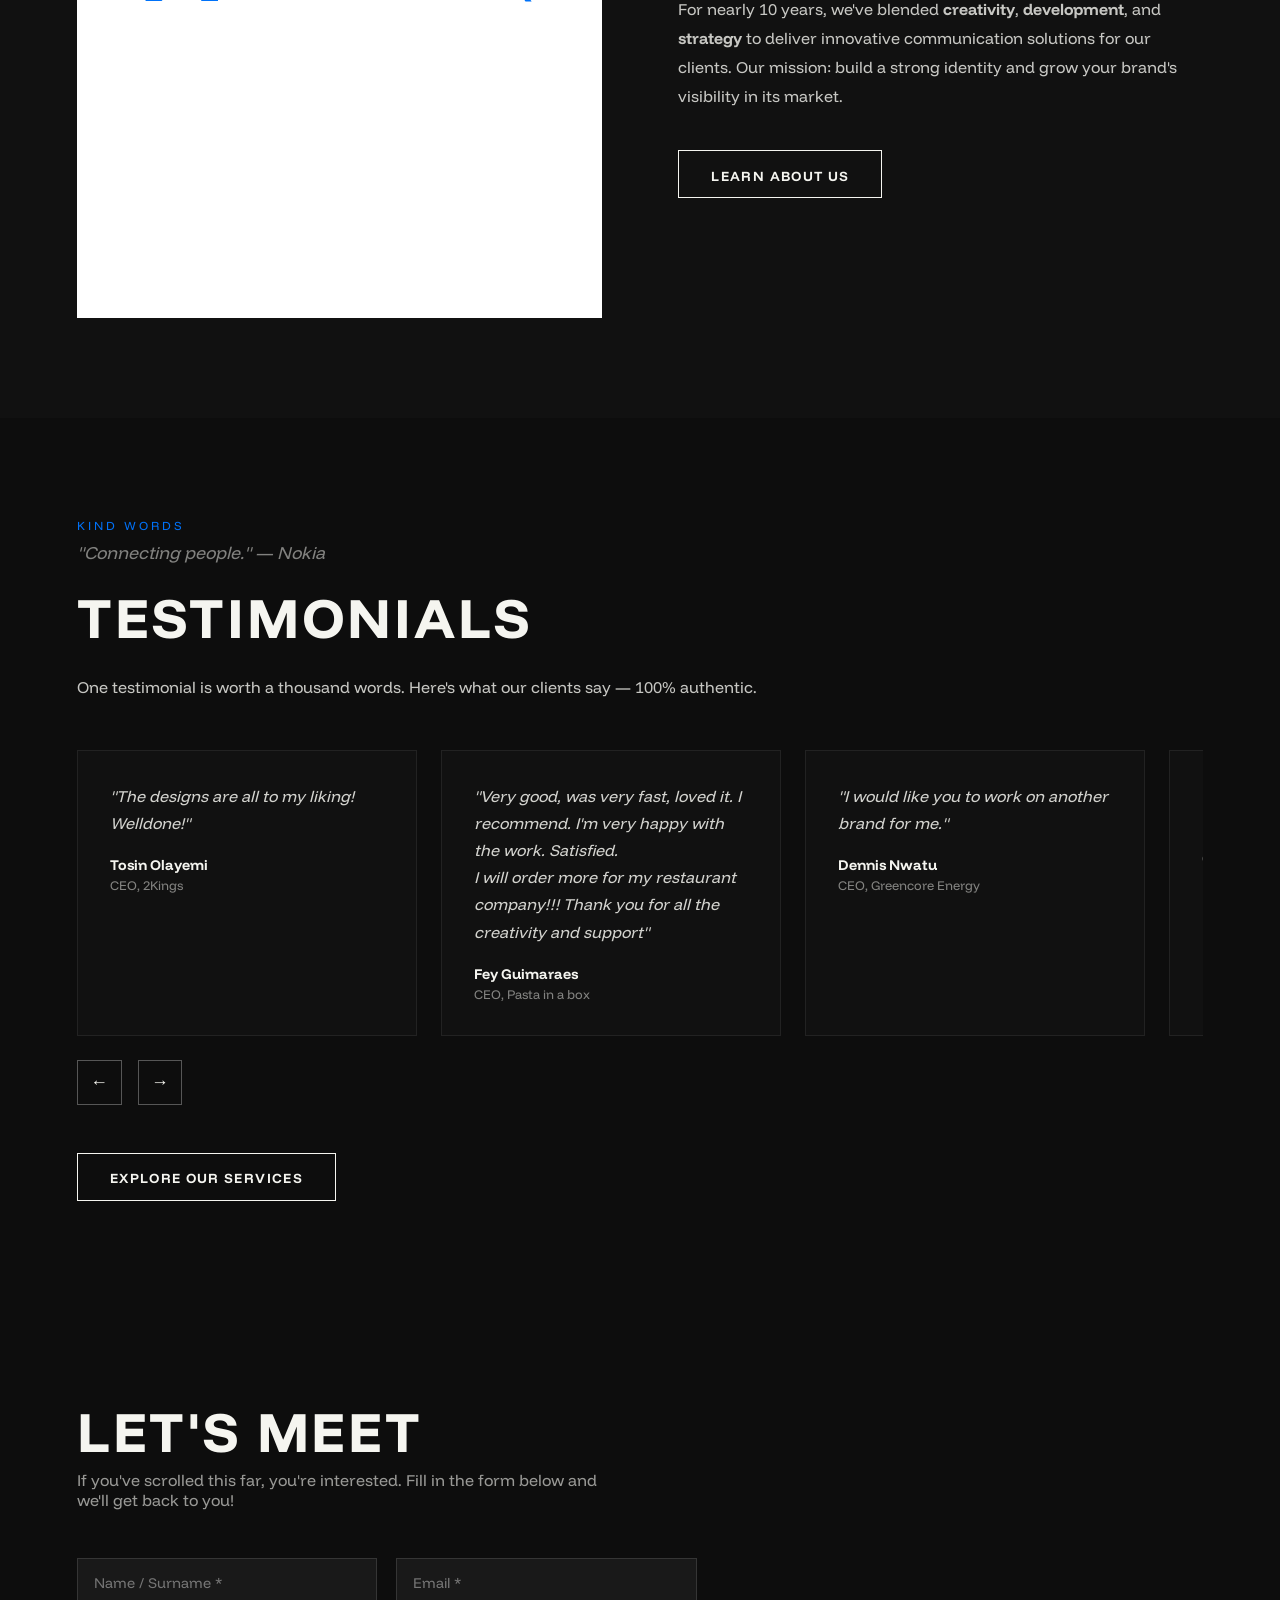
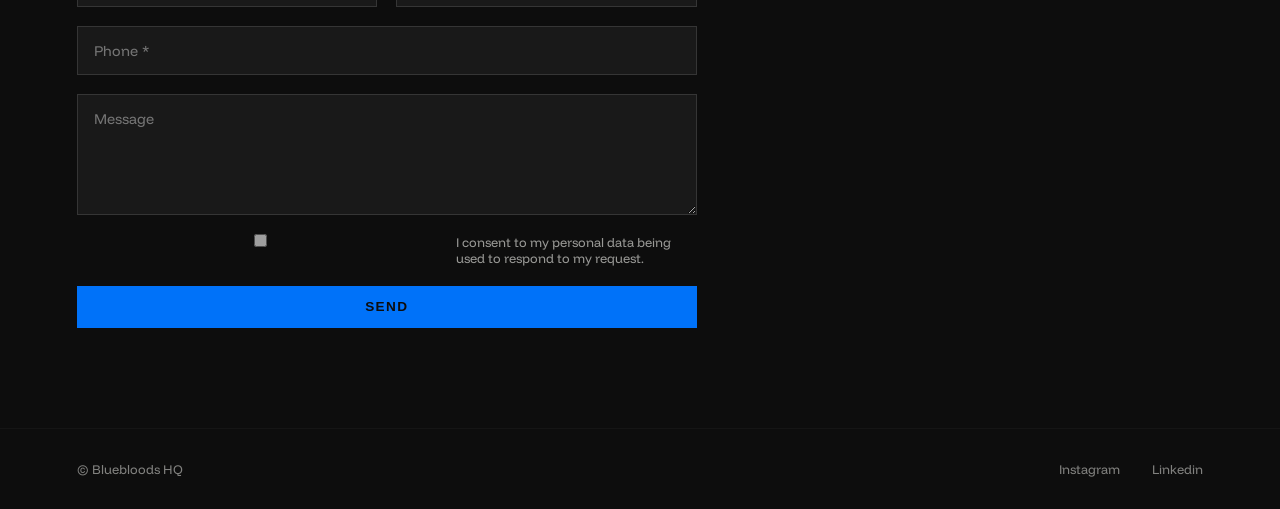
==== commit 2988b375: "Chnage font" ====
--- a/index.html
+++ b/index.html
@@ -5,14 +5,15 @@
     <meta name="viewport" content="width=device-width, initial-scale=1.0">
     <title>BlueBloods HQ - Year-Round Design Services | Social Media Made Simple</title>
     <link rel="stylesheet" href="styles.css">
-    <link rel="icon" type="image/png" href="favicon.png">
+    <link rel="icon" type="image/png" href="./images/blue favicon.png">
     <meta name="description" content="Stop burning out on social media. Get 96-720 professional designs delivered yearly. All public/bank holidays included. From $299/project.">
     
     <!-- Fonts -->
     <link rel="preconnect" href="https://fonts.googleapis.com">
     <link rel="preconnect" href="https://fonts.gstatic.com" crossorigin>
     <link href="https://fonts.googleapis.com/css2?family=Bebas+Neue&family=Plus+Jakarta+Sans:wght@400;500;600;700;800&display=swap" rel="stylesheet">
-    
+    <link href="https://fonts.googleapis.com/css2?family=Space+Grotesk:wght@400;500;600;700;800;900&display=swap" rel="stylesheet" /> 
+    <link href="https://fonts.googleapis.com/css2?family=Funnel+Display:wght@300..800&display=swap" rel="stylesheet">  
 </head>
 <body>
 
--- a/styles.css
+++ b/styles.css
@@ -7,7 +7,7 @@
   --white: #f5f5f0;
   --accent: #0072F9;
   --gray: #888;
-  --font-main: 'Space Grotesk','Funnel Display','Helvetica Neue', Arial, sans-serif;
+  --font-main: 'Funnel Display', 'Space Grotesk', 'Helvetica Neue', Arial, sans-serif;
   --section-pad: 100px 6vw;
 }
 
@@ -266,7 +266,24 @@
 .testimonial-card strong { display: block; font-size: 0.9rem; }
 .testimonial-card span { font-size: 0.8rem; opacity: 0.5; }
 
-.testimonial-controls { display: none; }
+.testimonial-controls {
+  display: flex;
+  gap: 1rem;
+  margin-bottom: 3rem;
+}
+.testimonial-controls button {
+  background: none;
+  border: 1px solid rgba(255,255,255,0.3);
+  color: var(--white);
+  width: 2.8rem; height: 2.8rem;
+  font-size: 1.1rem;
+  cursor: pointer;
+  transition: border-color 0.2s, color 0.2s;
+}
+.testimonial-controls button:hover {
+  border-color: var(--accent);
+  color: var(--accent);
+}n   
 
 /* ─── CONTACT ─── */
 #contact { background: #111; }
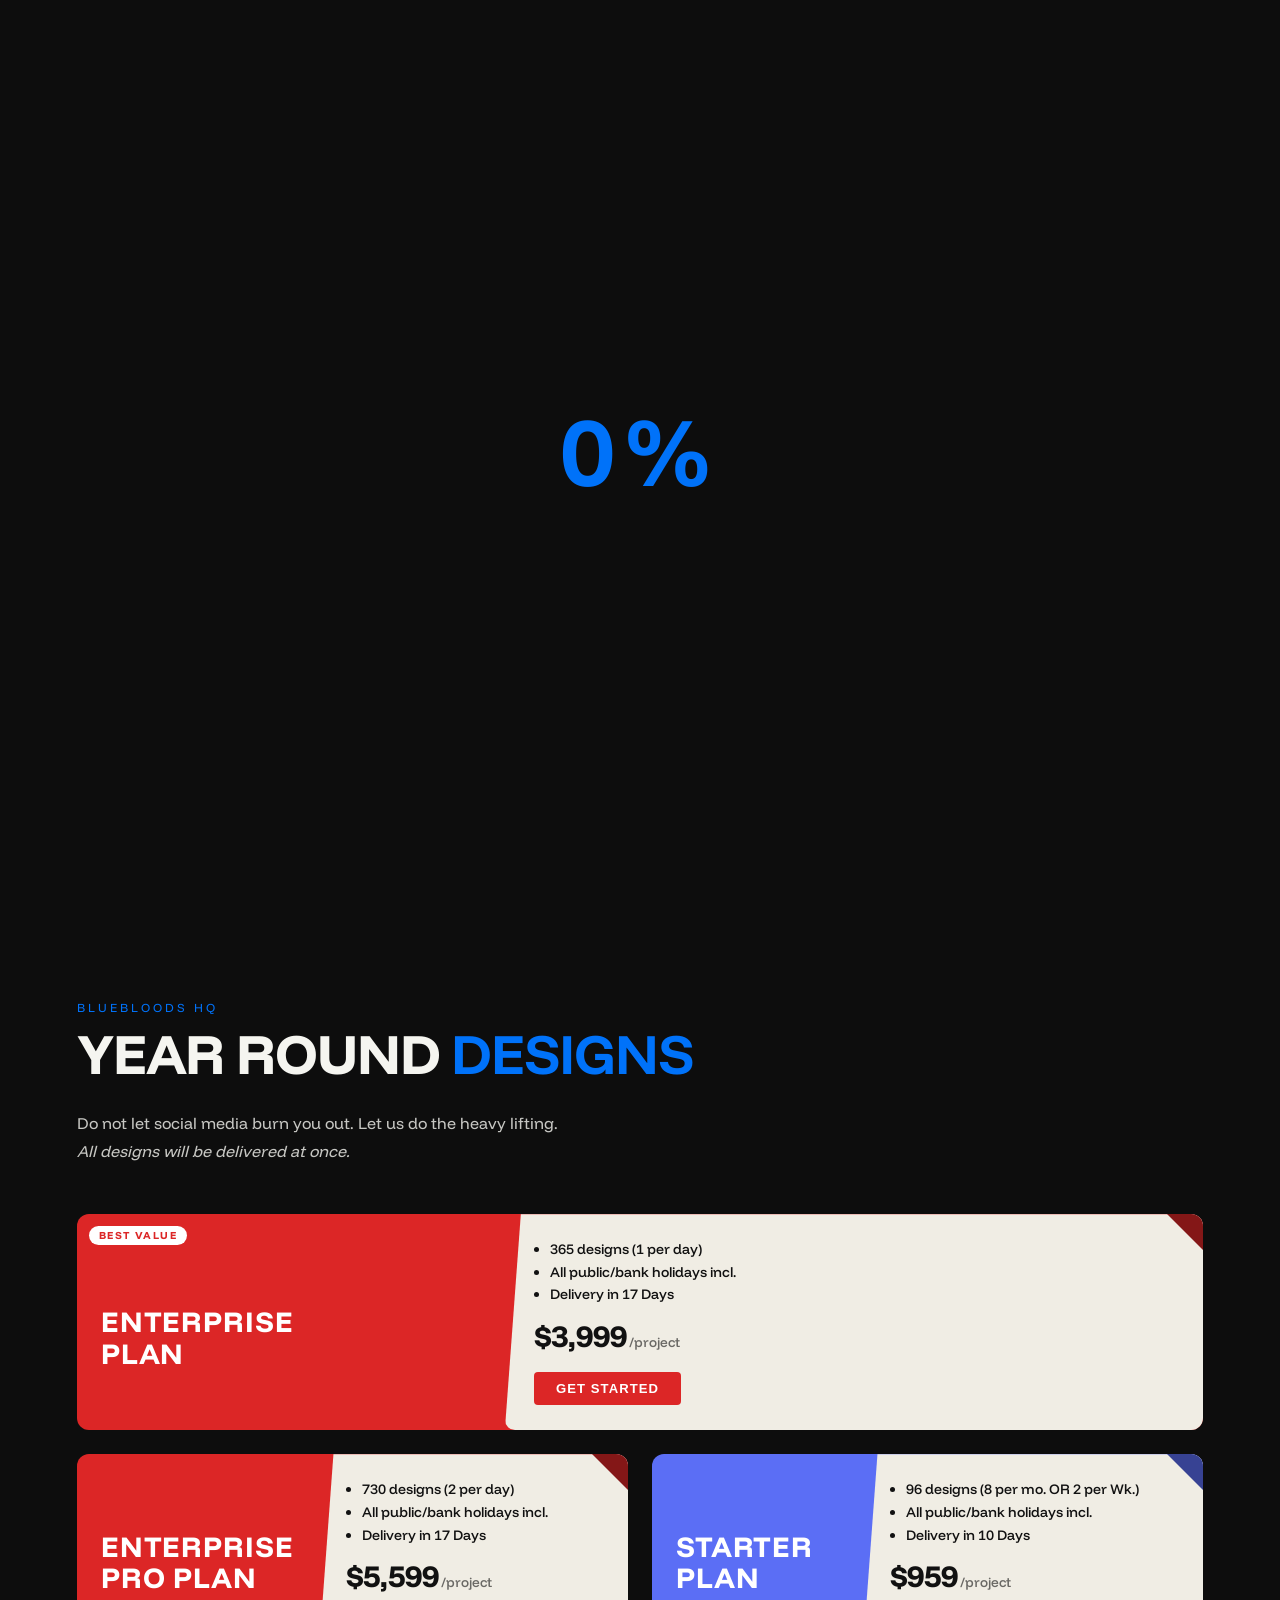
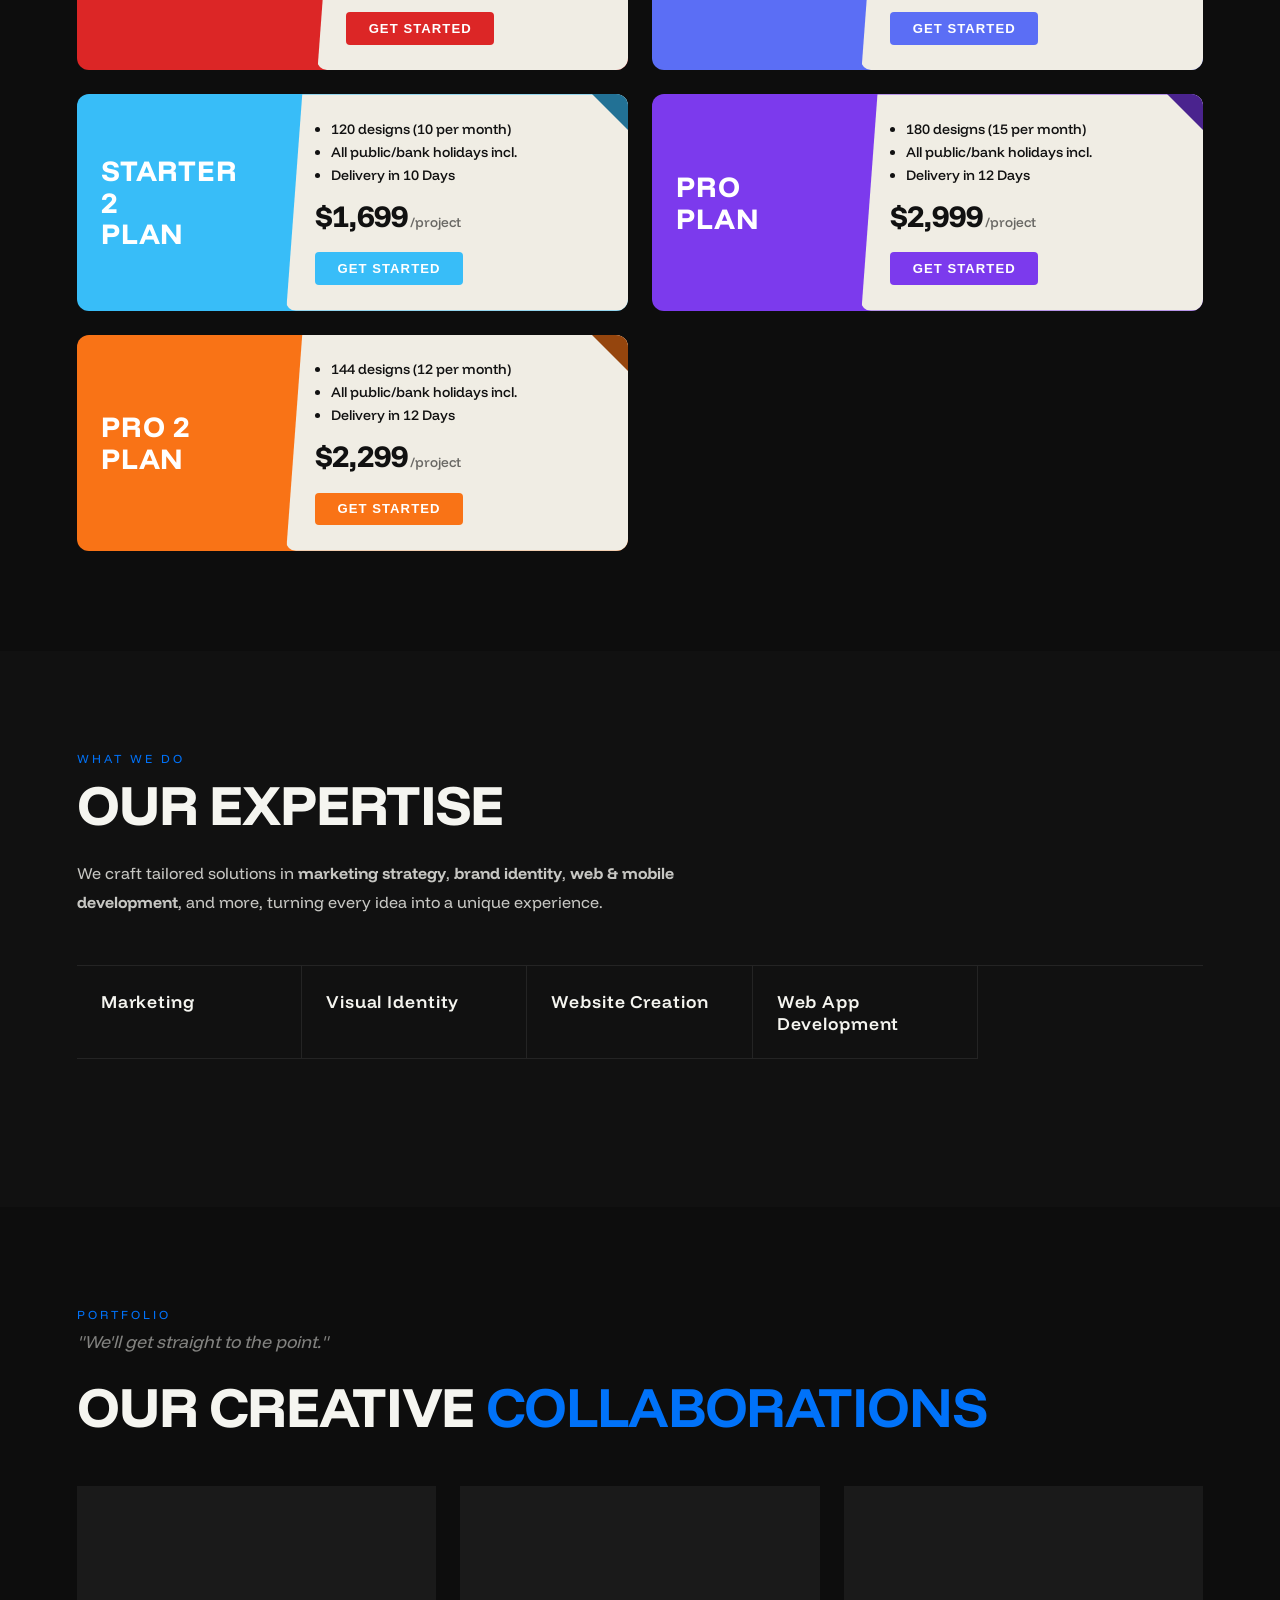
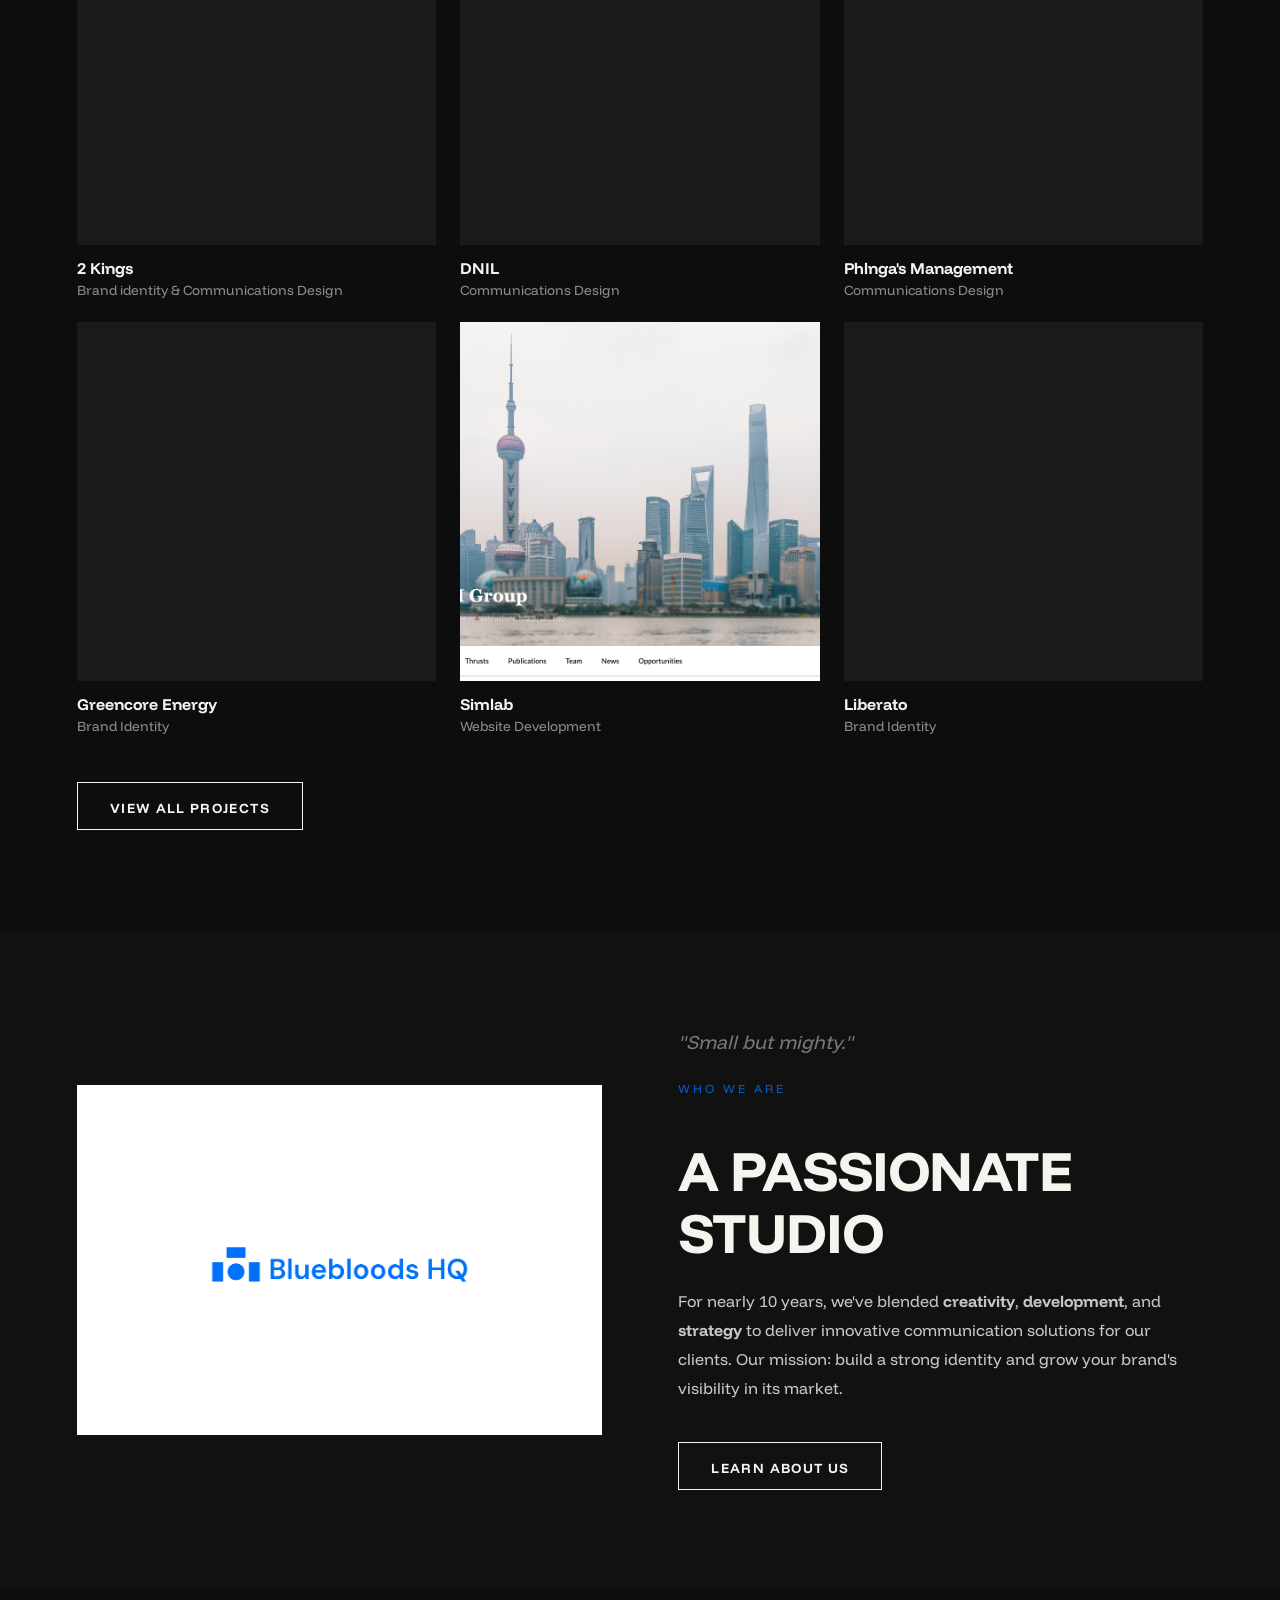
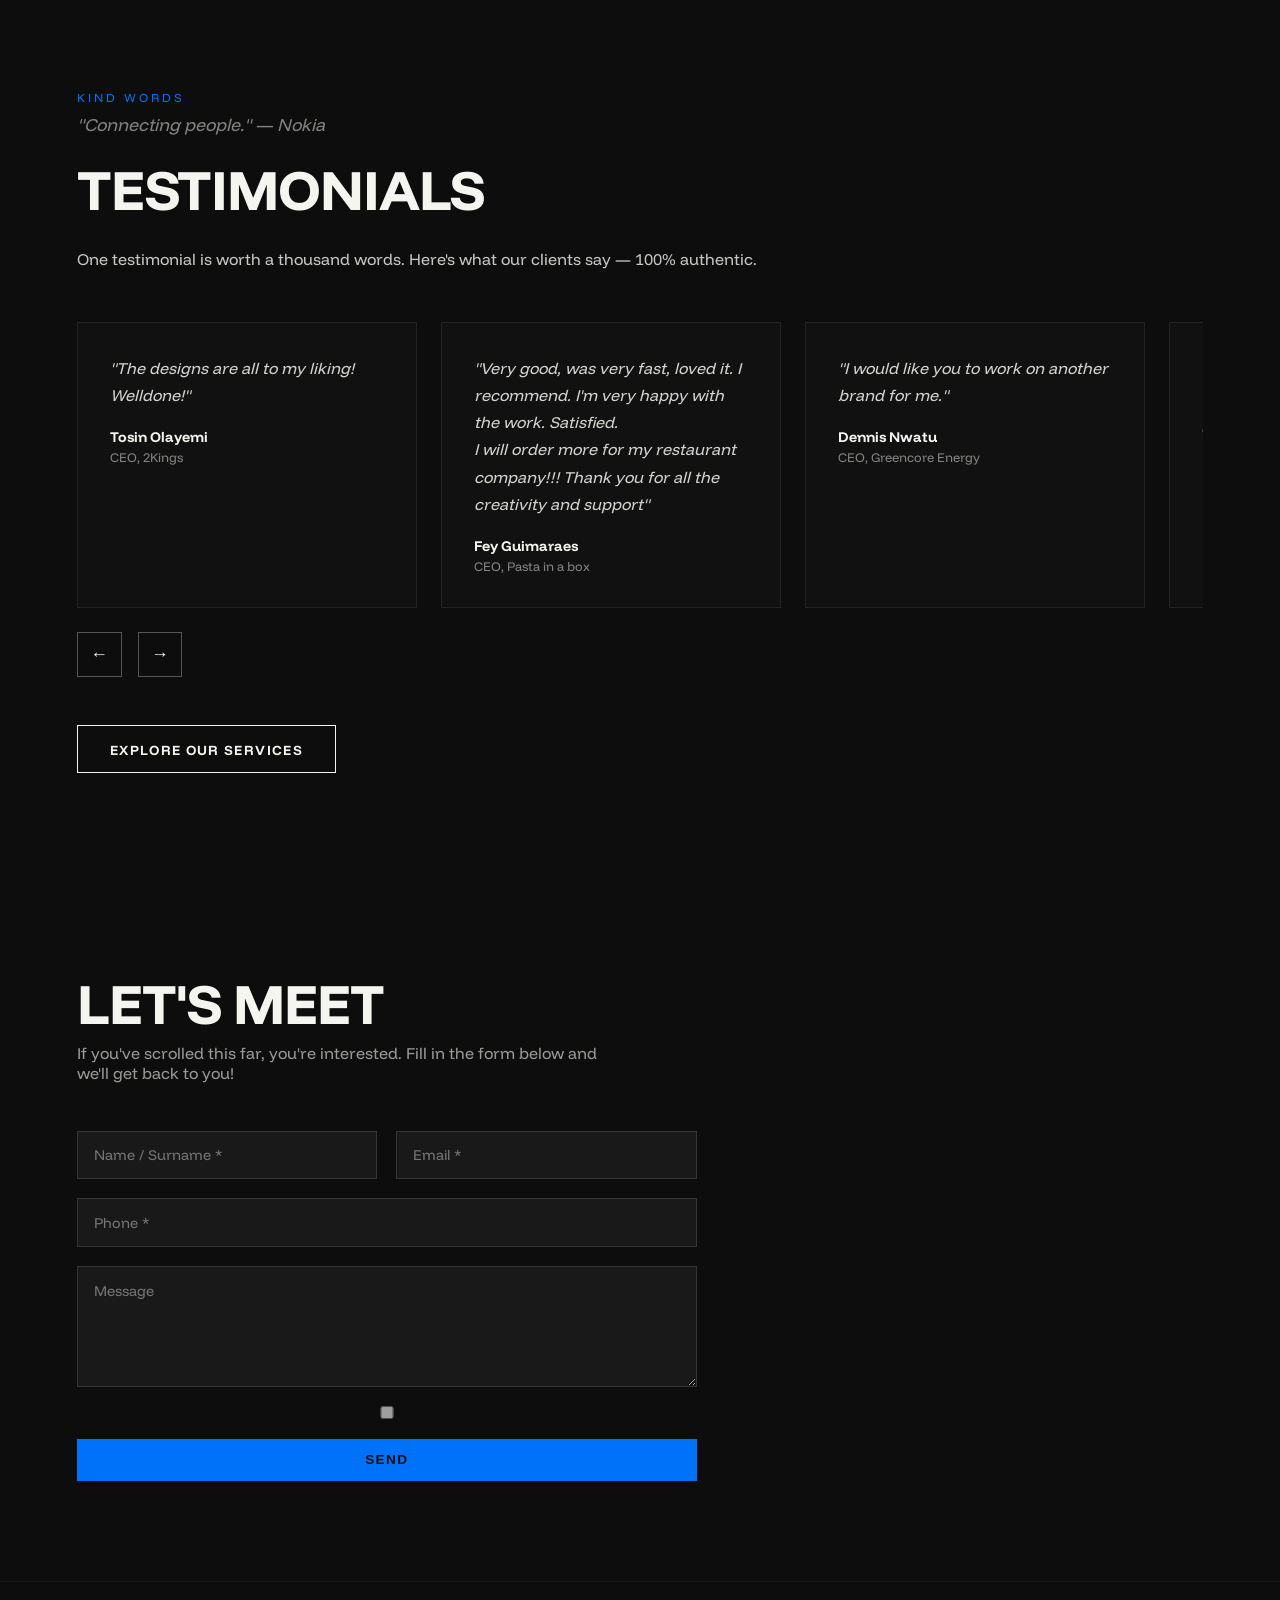
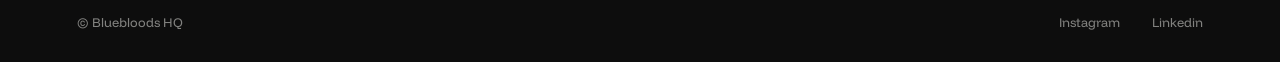
==== commit 2d37d693: "Fix form" ====
--- a/index.html
+++ b/index.html
@@ -404,7 +404,6 @@
       <textarea name="message" placeholder="Message" rows="5"></textarea>
       <div class="checkboxdiv">
         <input type="checkbox" required />
-        <span>I consent to my personal data being used to respond to my request.</span>
       </div>
       <button type="submit" class="btn">Send</button>
     </form>
--- a/styles.css
+++ b/styles.css
@@ -122,7 +122,7 @@
   font-size: clamp(2rem, 5vw, 3.5rem);
   font-weight: 800;
   text-transform: uppercase;
-  letter-spacing: 0.05em;
+  letter-spacing: -0.02em;
   line-height: 1.1;
   margin-bottom: 1rem;
 }
@@ -142,7 +142,6 @@
 .hero-text {
   position: relative;
   z-index: 2;
-  max-width: 600px;
   width: 100%;
 }
 .hero-label {
@@ -153,7 +152,8 @@
   margin-bottom: 0.5rem;
 }
 #hero h1 {
-  font-size: clamp(2.5rem, 14vw, 10rem);
+  width: 100%;
+  font-size: 8rem;
   font-weight: 900;
   letter-spacing: -0.02em;
   line-height: 0.95;
@@ -230,7 +230,7 @@
   align-items: center;
   background: #111;
 }
-.about-img img { width: 100%; aspect-ratio: 3/4; object-fit: cover; }
+.about-img img { width: 100%; aspect-ratio: 12/8; object-fit: cover; }
 .about-content blockquote { font-style: italic; font-size: 1.2rem; opacity: 0.45; margin-bottom: 1rem; }
 .about-content p { line-height: 1.8; opacity: 0.8; margin: 1.5rem 0 2.5rem; }
 
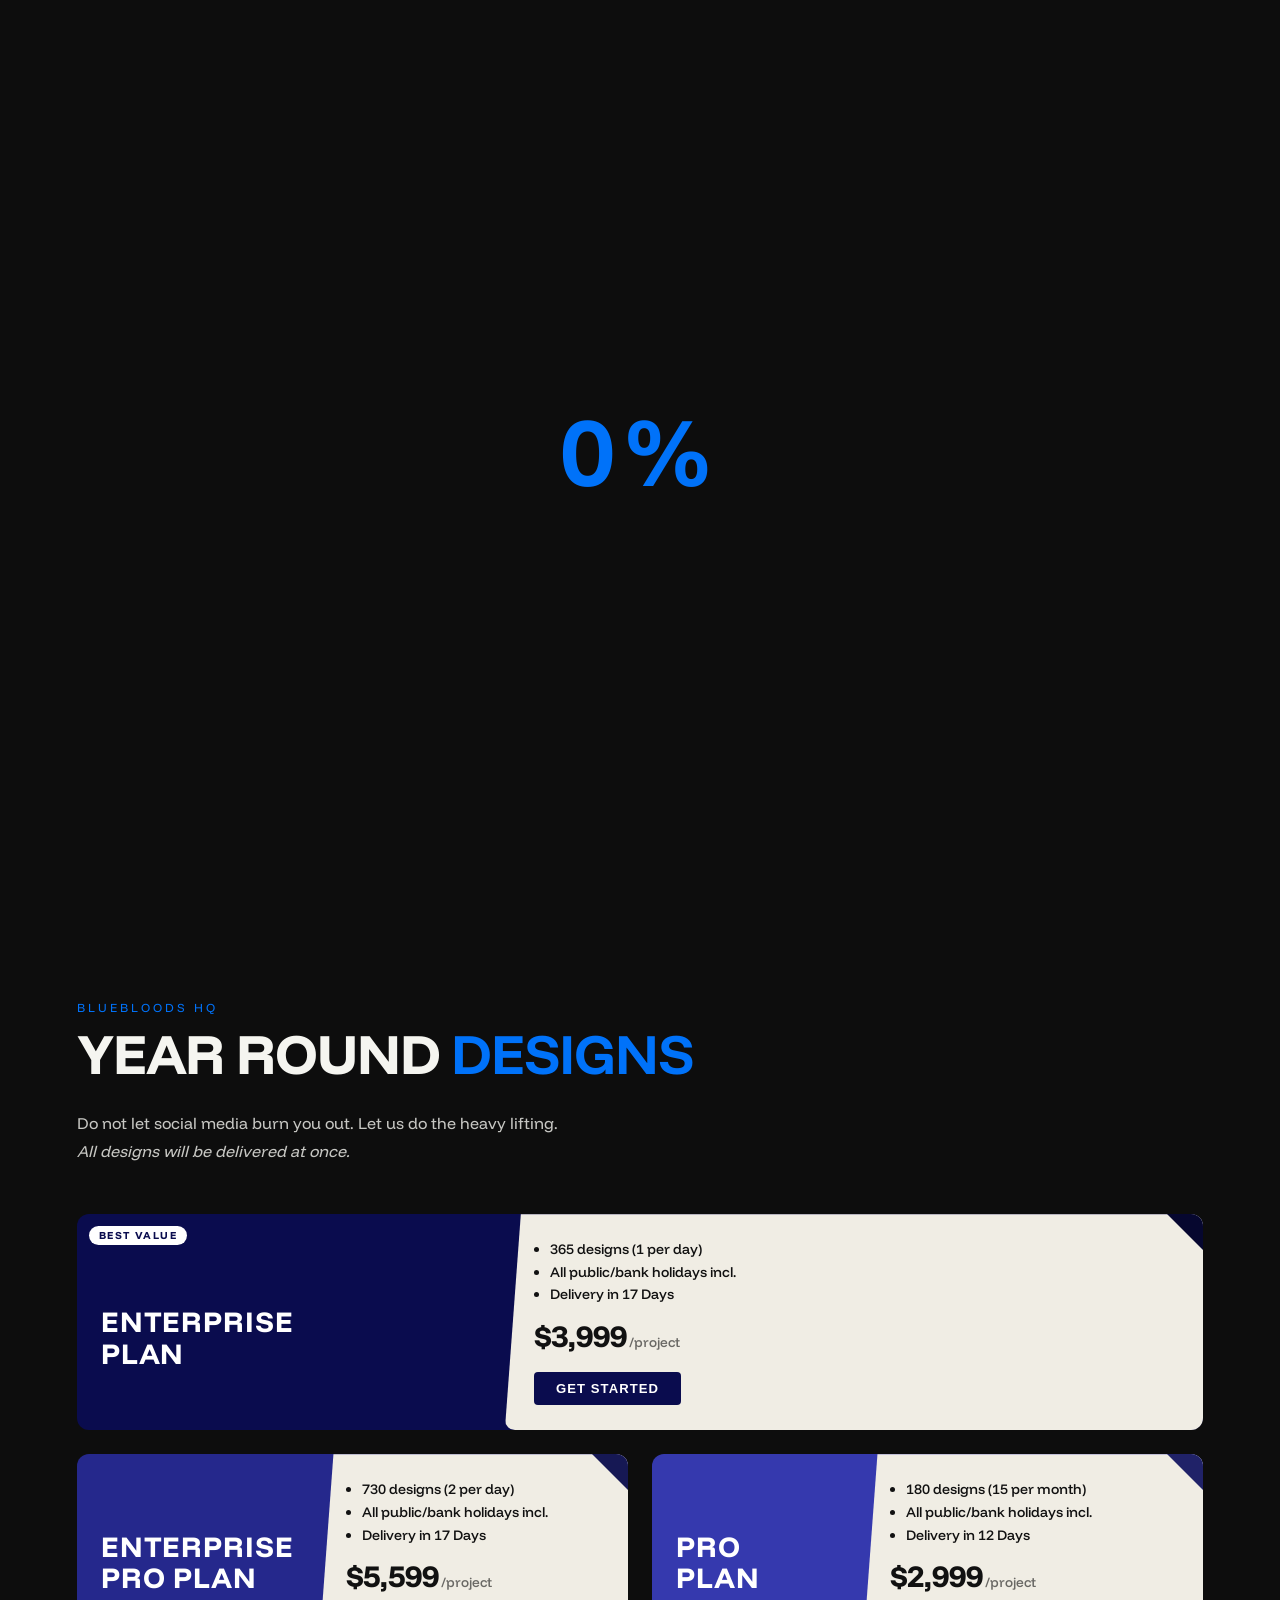
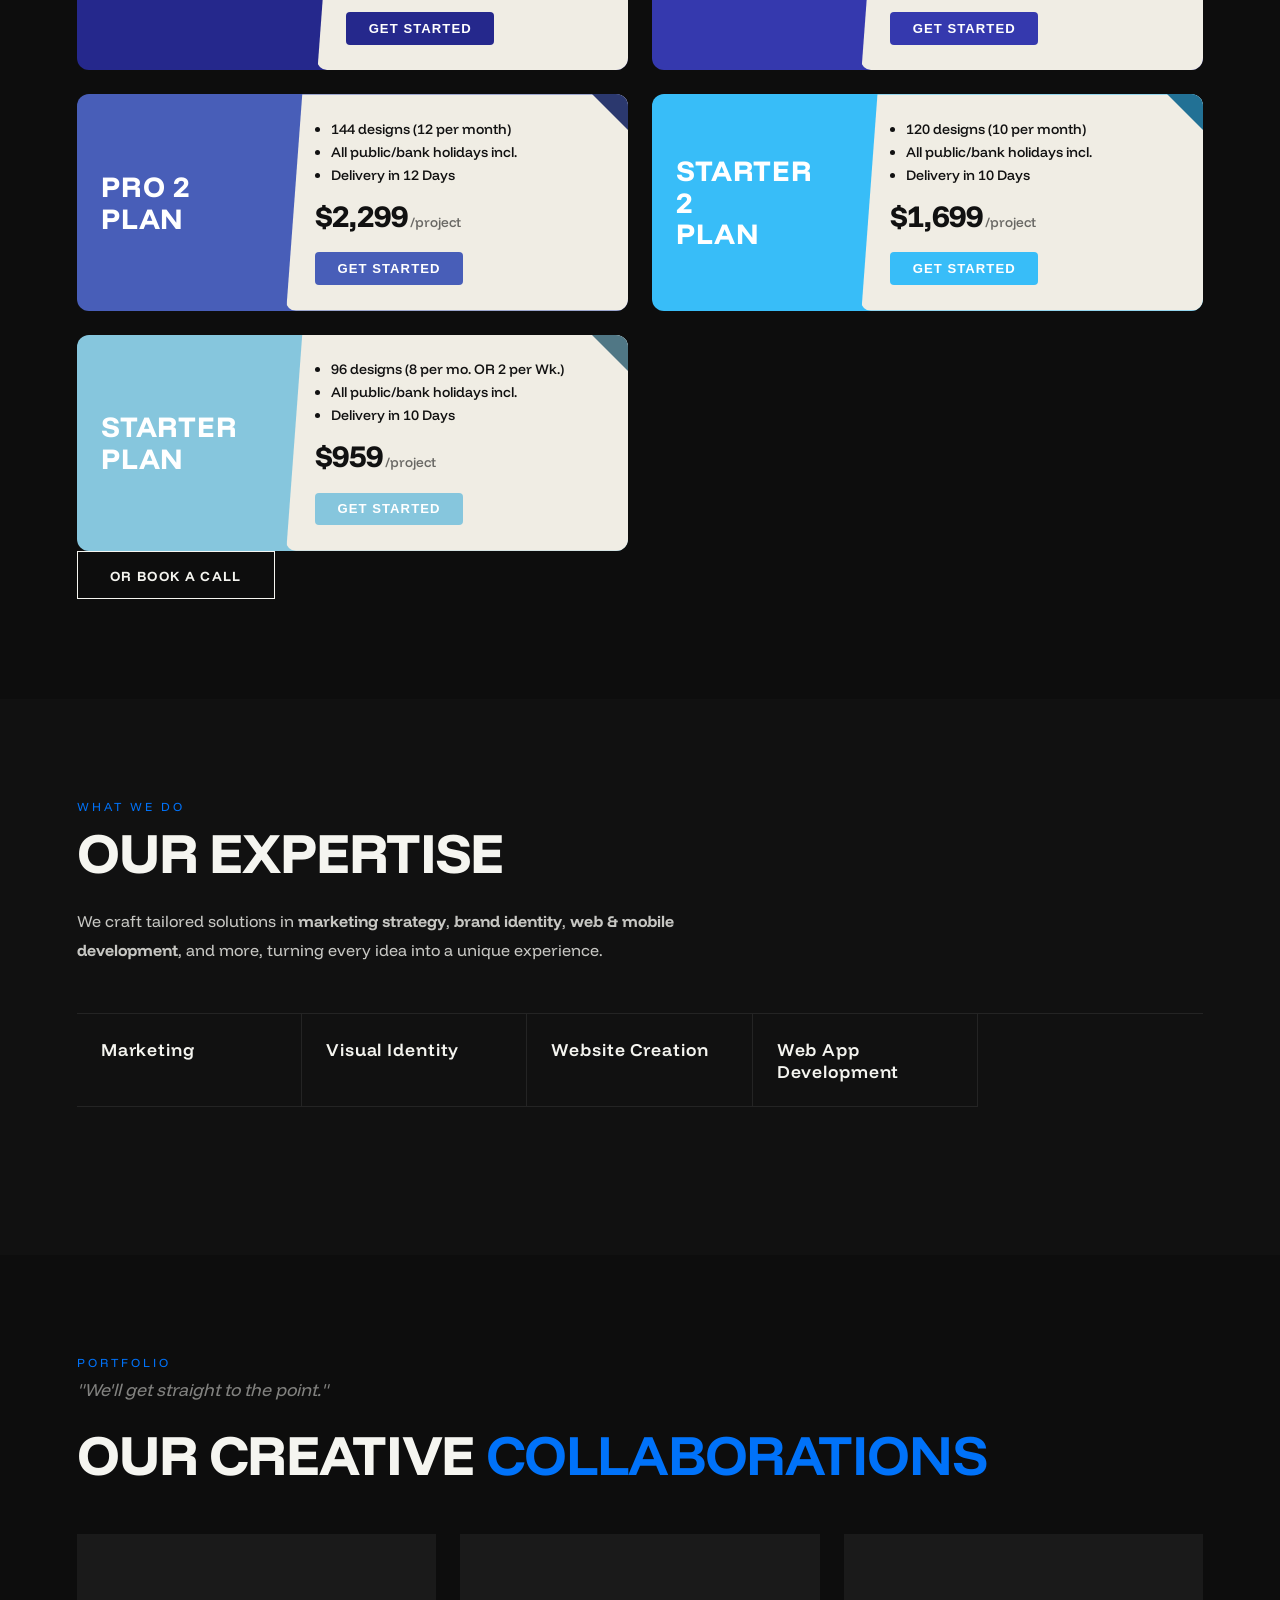
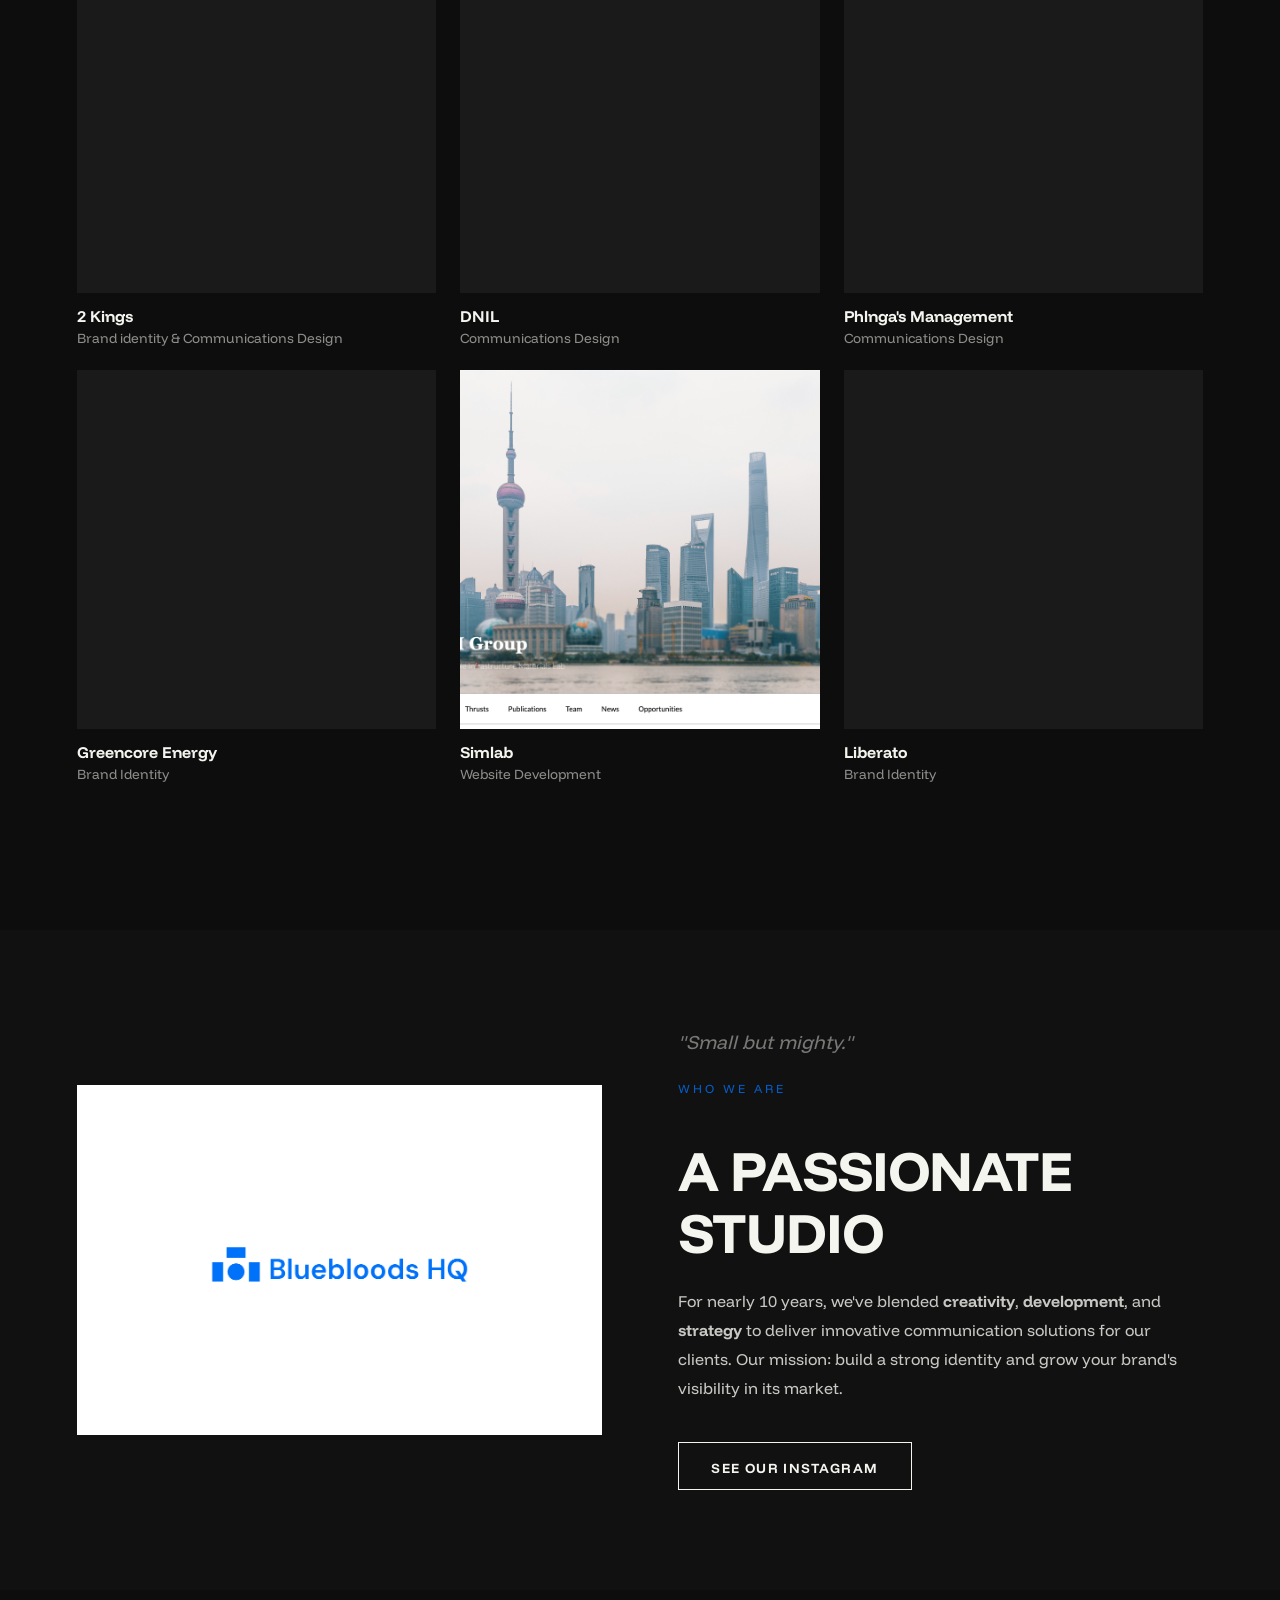
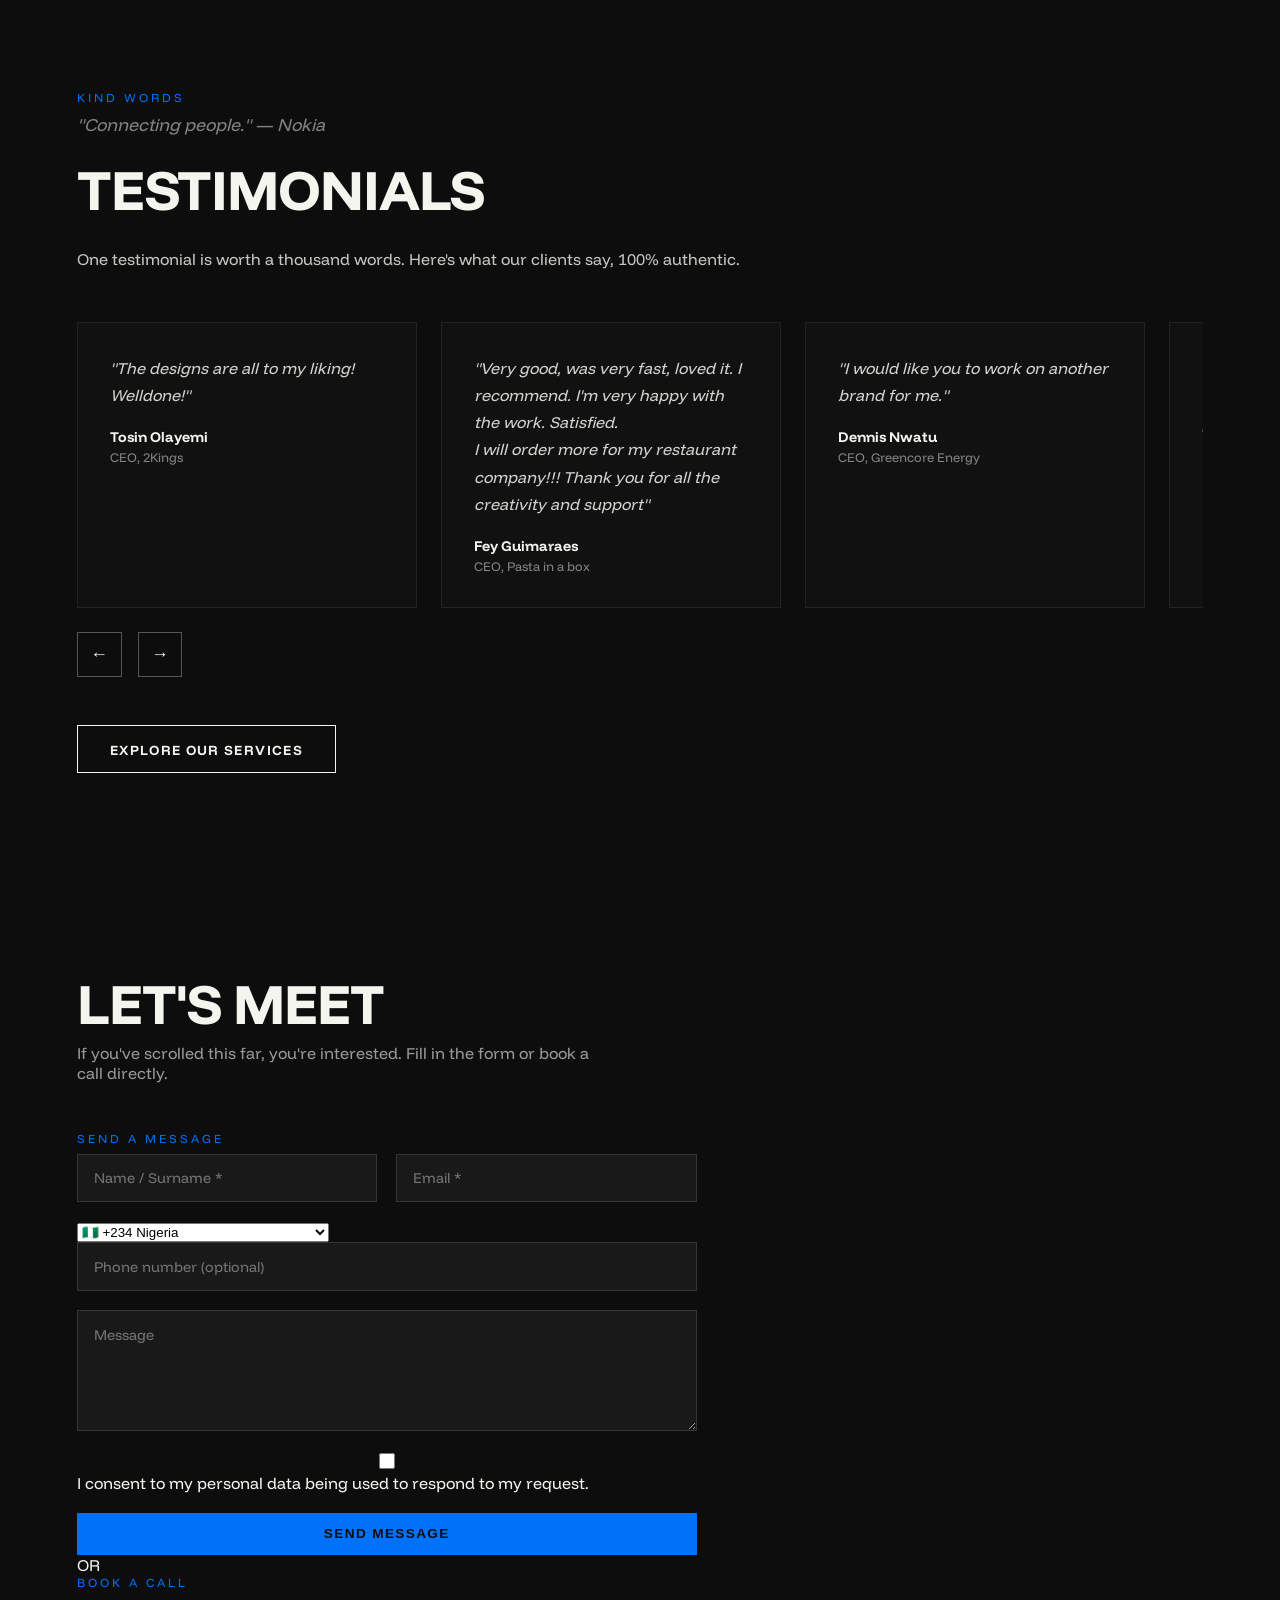
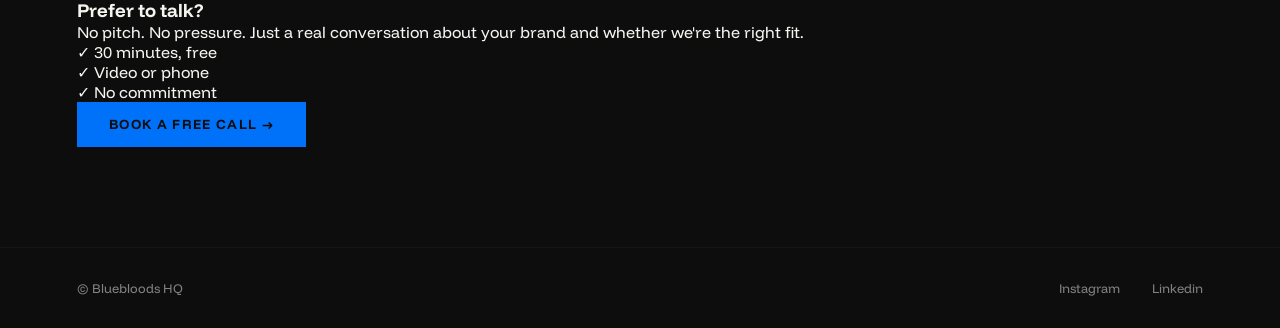
==== commit b9b7e5da: "Update country codes list" ====
--- a/index.html
+++ b/index.html
@@ -32,16 +32,16 @@
       <li><a href="#work">Work</a></li>
       <li><a href="#about">About</a></li>
       <li><a href="#testimonials">Testimonials</a></li>
-      <li><a href="#contact">Contact</a></li>
+      <li><a href="#contact">Book a Call</a></li>
     </ul>
   </nav>
 
   <!-- HERO -->
   <section id="hero">
     <div class="hero-text">
-      <h1>Communications, Creative And Development Agency</h1>
-      <p class="hero-sub">Marketing · Branding · Web Development</p>
-      <a href="#expertise" class="btn">Discover our services</a>
+      <h1>Your brand posts every day.<br>Without you lifting a finger.</h1>
+      <p class="hero-sub">365 done-for-you designs. Delivered in 17 days. Never run out of content again.</p>
+      <a href="#plans" class="btn">See Our Plans</a>
     </div>
     <div class="hero-video-wrap">
       <video autoplay muted loop playsinline>
@@ -66,7 +66,7 @@
     <div class="plans-grid">
 
       <!-- ENTERPRISE PLAN -->
-      <div class="plan-card featured" style="--plan-color: #dc2626;" data-plan="Enterprise Plan" data-price="$3,999">
+      <div class="plan-card featured" style="--plan-color: #0a0c4e;" data-plan="Enterprise Plan" data-price="$3,999">
         <div class="plan-badge">BEST VALUE</div>
         <div class="plan-left">
           <h3><br>ENTERPRISE<br/>PLAN</h3>
@@ -84,7 +84,7 @@
       </div>
 
       <!-- ENTERPRISE PRO PLAN -->
-      <div class="plan-card" style="--plan-color: #dc2626;" data-plan="Enterprise Pro Plan" data-price="$5,599">
+      <div class="plan-card" style="--plan-color: #25288c;" data-plan="Enterprise Pro Plan" data-price="$5,599">
         <div class="plan-left">
           <h3>ENTERPRISE<br/>PRO PLAN</h3>
         </div>
@@ -99,9 +99,60 @@
         </div>
         <div class="plan-fold"></div>
       </div>
+      
+      <!-- PRO PLAN -->
+      <div class="plan-card" style="--plan-color: #3539ae;" data-plan="Pro Plan" data-price="$2,999">
+        <div class="plan-left">
+          <h3>PRO<br/>PLAN</h3>
+        </div>
+        <div class="plan-right">
+          <ul>
+            <li>180 designs (15 per month)</li>
+            <li>All public/bank holidays incl.</li>
+            <li>Delivery in 12 Days</li>
+          </ul>
+          <p class="plan-price">$2,999<span>/project</span></p>
+          <button class="plan-btn" onclick="openModal(this)">Get Started</button>
+        </div>
+        <div class="plan-fold"></div>
+      </div>
+  
+      <!-- PRO 2 PLAN -->
+      <div class="plan-card" style="--plan-color: #485eb8;" data-plan="Pro 2 Plan" data-price="$2,299">
+        <div class="plan-left">
+          <h3>PRO 2<br/>PLAN</h3>
+        </div>
+        <div class="plan-right">
+          <ul>
+            <li>144 designs (12 per month)</li>
+            <li>All public/bank holidays incl.</li>
+            <li>Delivery in 12 Days</li>
+          </ul>
+          <p class="plan-price">$2,299<span>/project</span></p>
+          <button class="plan-btn" onclick="openModal(this)">Get Started</button>
+        </div>
+        <div class="plan-fold"></div>
+      </div>
+  
+      <!-- STARTER 2 PLAN -->
+      <div class="plan-card" style="--plan-color: #38bdf8;" data-plan="Starter 2 Plan" data-price="$1,699">
+        <div class="plan-left">
+          <h3>STARTER 2<br/>PLAN</h3>
+        </div>
+        <div class="plan-right">
+          <ul>
+            <li>120 designs (10 per month)</li>
+            <li>All public/bank holidays incl.</li>
+            <li>Delivery in 10 Days</li>
+          </ul>
+          <p class="plan-price">$1,699<span>/project</span></p>
+          <button class="plan-btn" onclick="openModal(this)">Get Started</button>
+        </div>
+        <div class="plan-fold"></div>
+      </div>
 
       <!-- STARTER PLAN -->
-      <div class="plan-card" style="--plan-color: #5b6ef5;" data-plan="Starter Plan" data-price="$959">
+      <div class="plan-card" style="--plan-color: #86c6dd;" data-plan="Starter Plan" data-price="$959">
         <div class="plan-left">
           <h3>STARTER<br/>PLAN</h3>
         </div>
@@ -116,58 +167,11 @@
         </div>
         <div class="plan-fold"></div>
       </div>
-  
-      <!-- STARTER 2 PLAN -->
-      <div class="plan-card" style="--plan-color: #38bdf8;" data-plan="Starter 2 Plan" data-price="$1,699">
-        <div class="plan-left">
-          <h3>STARTER 2<br/>PLAN</h3>
-        </div>
-        <div class="plan-right">
-          <ul>
-            <li>120 designs (10 per month)</li>
-            <li>All public/bank holidays incl.</li>
-            <li>Delivery in 10 Days</li>
-          </ul>
-          <p class="plan-price">$1,699<span>/project</span></p>
-          <button class="plan-btn" onclick="openModal(this)">Get Started</button>
-        </div>
-        <div class="plan-fold"></div>
-      </div>
-  
-      <!-- PRO PLAN -->
-      <div class="plan-card" style="--plan-color: #7c3aed;" data-plan="Pro Plan" data-price="$2,999">
-        <div class="plan-left">
-          <h3>PRO<br/>PLAN</h3>
-        </div>
-        <div class="plan-right">
-          <ul>
-            <li>180 designs (15 per month)</li>
-            <li>All public/bank holidays incl.</li>
-            <li>Delivery in 12 Days</li>
-          </ul>
-          <p class="plan-price">$2,999<span>/project</span></p>
-          <button class="plan-btn" onclick="openModal(this)">Get Started</button>
-        </div>
-        <div class="plan-fold"></div>
-      </div>
-  
-      <!-- PRO 2 PLAN -->
-      <div class="plan-card" style="--plan-color: #f97316;" data-plan="Pro 2 Plan" data-price="$2,299">
-        <div class="plan-left">
-          <h3>PRO 2<br/>PLAN</h3>
-        </div>
-        <div class="plan-right">
-          <ul>
-            <li>144 designs (12 per month)</li>
-            <li>All public/bank holidays incl.</li>
-            <li>Delivery in 12 Days</li>
-          </ul>
-          <p class="plan-price">$2,299<span>/project</span></p>
-          <button class="plan-btn" onclick="openModal(this)">Get Started</button>
-        </div>
-        <div class="plan-fold"></div>
-      </div>
-    </div>
+    </div>
+    <a href="./book-a-call.html" class="btn btn-outline">
+      <span>or book a call</span>
+      <span>or book a call</span>
+    </a>
   </section>
   
   
@@ -226,7 +230,7 @@
               I confirm that my brand is <strong>not</strong> associated with, involved in, or promoting:
               slavery or human exploitation; trafficking of children, women, or men; sexual content
               or adult entertainment; psychoactive substances, narcotics, or the sale of drugs,
-              especially to minors.
+              especially to minors; or LGBTQ+ related content or campaigns.
             </span>
           </label>
           <div class="compliance-disclaimer">
@@ -294,10 +298,6 @@
         <p>Brand Identity</p>
       </a>
     </div>
-    <a href="#" class="btn btn-outline">
-      <span>View all projects</span>
-      <span>View all projects</span>
-    </a>
   </section>
 
   <!-- ABOUT -->
@@ -314,9 +314,9 @@
         and <strong>strategy</strong> to deliver innovative communication solutions for our clients.
         Our mission: build a strong identity and grow your brand's visibility in its market.
       </p>
-      <a href="#contact" class="btn btn-outline">
-        <span>Learn about us</span>
-        <span>Learn about us</span>
+      <a href="https://www.instagram.com/bluebloodshq/" class="btn btn-outline">
+        <span>SEE OUR INSTAGRAM</span>
+        <span>SEE OUR INSTAGRAM</span>
       </a>
     </div>
   </section>
@@ -326,7 +326,7 @@
     <p class="section-label">KIND WORDS</p>
     <blockquote class="section-quote">"Connecting people." — Nokia</blockquote>
     <h2>TESTIMONIALS</h2>
-    <p class="section-intro">One testimonial is worth a thousand words. Here's what our clients say — 100% authentic.</p>
+    <p class="section-intro">One testimonial is worth a thousand words. Here's what our clients say, 100% authentic.</p>
     <div class="testimonial-track-wrap">
       <div class="testimonial-track" id="testimonialTrack">
         <div class="testimonial-card">
@@ -385,35 +385,305 @@
       <button id="prevBtn" aria-label="Previous">&#8592;</button>
       <button id="nextBtn" aria-label="Next">&#8594;</button>
     </div>
-    <a href="#contact" class="btn btn-outline">
+    <a href="#plans" class="btn btn-outline">
       <span>Explore our services</span>
       <span>Explore our services</span>
     </a>
   </section>
 
-  <!-- CONTACT -->
   <section id="contact">
     <h2>LET'S MEET</h2>
-    <p>If you've scrolled this far, you're interested. Fill in the form below and we'll get back to you!</p>
-    <form id="contactForm">
-      <div class="form-row">
-        <input type="text" name="name" placeholder="Name / Surname *" required />
-        <input type="email" name="email" placeholder="Email *" required />
-      </div>
-      <input type="tel" name="phone" placeholder="Phone *" required />
-      <textarea name="message" placeholder="Message" rows="5"></textarea>
-      <div class="checkboxdiv">
-        <input type="checkbox" required />
-      </div>
-      <button type="submit" class="btn">Send</button>
-    </form>
+    <p>If you've scrolled this far, you're interested. Fill in the form or book a call directly.</p>
+  
+    <div class="contact-split">
+  
+      <!-- LEFT: FORM -->
+      <div class="contact-form-side">
+        <p class="section-label">SEND A MESSAGE</p>
+        <form id="contactForm">
+          <div class="form-row">
+            <input type="text" name="name" placeholder="Name / Surname *" required />
+            <input type="email" name="email" placeholder="Email *" required />
+          </div>
+          <div class="phone-row">
+            <select name="country_code" class="country-code">
+              <option value="+93">🇦🇫 +93 Afghanistan</option>
+              <option value="+355">🇦🇱 +355 Albania</option>
+              <option value="+213">🇩🇿 +213 Algeria</option>
+              <option value="+1-684">🇦🇸 +1-684 American Samoa</option>
+              <option value="+376">🇦🇩 +376 Andorra</option>
+              <option value="+244">🇦🇴 +244 Angola</option>
+              <option value="+1-264">🇦🇮 +1-264 Anguilla</option>
+              <option value="+1-268">🇦🇬 +1-268 Antigua & Barbuda</option>
+              <option value="+54">🇦🇷 +54 Argentina</option>
+              <option value="+374">🇦🇲 +374 Armenia</option>
+              <option value="+297">🇦🇼 +297 Aruba</option>
+              <option value="+61">🇦🇺 +61 Australia</option>
+              <option value="+43">🇦🇹 +43 Austria</option>
+              <option value="+994">🇦🇿 +994 Azerbaijan</option>
+              <option value="+1-242">🇧🇸 +1-242 Bahamas</option>
+              <option value="+973">🇧🇭 +973 Bahrain</option>
+              <option value="+880">🇧🇩 +880 Bangladesh</option>
+              <option value="+1-246">🇧🇧 +1-246 Barbados</option>
+              <option value="+375">🇧🇾 +375 Belarus</option>
+              <option value="+32">🇧🇪 +32 Belgium</option>
+              <option value="+501">🇧🇿 +501 Belize</option>
+              <option value="+229">🇧🇯 +229 Benin</option>
+              <option value="+1-441">🇧🇲 +1-441 Bermuda</option>
+              <option value="+975">🇧🇹 +975 Bhutan</option>
+              <option value="+591">🇧🇴 +591 Bolivia</option>
+              <option value="+387">🇧🇦 +387 Bosnia & Herzegovina</option>
+              <option value="+267">🇧🇼 +267 Botswana</option>
+              <option value="+55">🇧🇷 +55 Brazil</option>
+              <option value="+246">🇮🇴 +246 British Indian Ocean Territory</option>
+              <option value="+1-284">🇻🇬 +1-284 British Virgin Islands</option>
+              <option value="+673">🇧🇳 +673 Brunei</option>
+              <option value="+359">🇧🇬 +359 Bulgaria</option>
+              <option value="+226">🇧🇫 +226 Burkina Faso</option>
+              <option value="+257">🇧🇮 +257 Burundi</option>
+              <option value="+238">🇨🇻 +238 Cabo Verde</option>
+              <option value="+855">🇰🇭 +855 Cambodia</option>
+              <option value="+237">🇨🇲 +237 Cameroon</option>
+              <option value="+1">🇨🇦 +1 Canada</option>
+              <option value="+1-345">🇰🇾 +1-345 Cayman Islands</option>
+              <option value="+236">🇨🇫 +236 Central African Republic</option>
+              <option value="+235">🇹🇩 +235 Chad</option>
+              <option value="+56">🇨🇱 +56 Chile</option>
+              <option value="+86">🇨🇳 +86 China</option>
+              <option value="+61">🇨🇽 +61 Christmas Island</option>
+              <option value="+61">🇨🇨 +61 Cocos Islands</option>
+              <option value="+57">🇨🇴 +57 Colombia</option>
+              <option value="+269">🇰🇲 +269 Comoros</option>
+              <option value="+242">🇨🇬 +242 Congo</option>
+              <option value="+243">🇨🇩 +243 Congo (DRC)</option>
+              <option value="+682">🇨🇰 +682 Cook Islands</option>
+              <option value="+506">🇨🇷 +506 Costa Rica</option>
+              <option value="+385">🇭🇷 +385 Croatia</option>
+              <option value="+53">🇨🇺 +53 Cuba</option>
+              <option value="+599">🇨🇼 +599 Curaçao</option>
+              <option value="+357">🇨🇾 +357 Cyprus</option>
+              <option value="+420">🇨🇿 +420 Czech Republic</option>
+              <option value="+45">🇩🇰 +45 Denmark</option>
+              <option value="+253">🇩🇯 +253 Djibouti</option>
+              <option value="+1-767">🇩🇲 +1-767 Dominica</option>
+              <option value="+1-809">🇩🇴 +1-809 Dominican Republic</option>
+              <option value="+593">🇪🇨 +593 Ecuador</option>
+              <option value="+20">🇪🇬 +20 Egypt</option>
+              <option value="+503">🇸🇻 +503 El Salvador</option>
+              <option value="+240">🇬🇶 +240 Equatorial Guinea</option>
+              <option value="+291">🇪🇷 +291 Eritrea</option>
+              <option value="+372">🇪🇪 +372 Estonia</option>
+              <option value="+268">🇸🇿 +268 Eswatini</option>
+              <option value="+251" selected>🇪🇹 +251 Ethiopia</option>
+              <option value="+500">🇫🇰 +500 Falkland Islands</option>
+              <option value="+298">🇫🇴 +298 Faroe Islands</option>
+              <option value="+679">🇫🇯 +679 Fiji</option>
+              <option value="+358">🇫🇮 +358 Finland</option>
+              <option value="+33">🇫🇷 +33 France</option>
+              <option value="+594">🇬🇫 +594 French Guiana</option>
+              <option value="+689">🇵🇫 +689 French Polynesia</option>
+              <option value="+241">🇬🇦 +241 Gabon</option>
+              <option value="+220">🇬🇲 +220 Gambia</option>
+              <option value="+995">🇬🇪 +995 Georgia</option>
+              <option value="+49">🇩🇪 +49 Germany</option>
+              <option value="+233">🇬🇭 +233 Ghana</option>
+              <option value="+350">🇬🇮 +350 Gibraltar</option>
+              <option value="+30">🇬🇷 +30 Greece</option>
+              <option value="+299">🇬🇱 +299 Greenland</option>
+              <option value="+1-473">🇬🇩 +1-473 Grenada</option>
+              <option value="+590">🇬🇵 +590 Guadeloupe</option>
+              <option value="+1-671">🇬🇺 +1-671 Guam</option>
+              <option value="+502">🇬🇹 +502 Guatemala</option>
+              <option value="+44-1481">🇬🇬 +44-1481 Guernsey</option>
+              <option value="+224">🇬🇳 +224 Guinea</option>
+              <option value="+245">🇬🇼 +245 Guinea-Bissau</option>
+              <option value="+592">🇬🇾 +592 Guyana</option>
+              <option value="+509">🇭🇹 +509 Haiti</option>
+              <option value="+504">🇭🇳 +504 Honduras</option>
+              <option value="+852">🇭🇰 +852 Hong Kong</option>
+              <option value="+36">🇭🇺 +36 Hungary</option>
+              <option value="+354">🇮🇸 +354 Iceland</option>
+              <option value="+91">🇮🇳 +91 India</option>
+              <option value="+62">🇮🇩 +62 Indonesia</option>
+              <option value="+98">🇮🇷 +98 Iran</option>
+              <option value="+964">🇮🇶 +964 Iraq</option>
+              <option value="+353">🇮🇪 +353 Ireland</option>
+              <option value="+44-1624">🇮🇲 +44-1624 Isle of Man</option>
+              <option value="+972">🇮🇱 +972 Israel</option>
+              <option value="+39">🇮🇹 +39 Italy</option>
+              <option value="+1-876">🇯🇲 +1-876 Jamaica</option>
+              <option value="+81">🇯🇵 +81 Japan</option>
+              <option value="+44-1534">🇯🇪 +44-1534 Jersey</option>
+              <option value="+962">🇯🇴 +962 Jordan</option>
+              <option value="+7">🇰🇿 +7 Kazakhstan</option>
+              <option value="+254">🇰🇪 +254 Kenya</option>
+              <option value="+686">🇰🇮 +686 Kiribati</option>
+              <option value="+383">🇽🇰 +383 Kosovo</option>
+              <option value="+965">🇰🇼 +965 Kuwait</option>
+              <option value="+996">🇰🇬 +996 Kyrgyzstan</option>
+              <option value="+856">🇱🇦 +856 Laos</option>
+              <option value="+371">🇱🇻 +371 Latvia</option>
+              <option value="+961">🇱🇧 +961 Lebanon</option>
+              <option value="+266">🇱🇸 +266 Lesotho</option>
+              <option value="+231">🇱🇷 +231 Liberia</option>
+              <option value="+218">🇱🇾 +218 Libya</option>
+              <option value="+423">🇱🇮 +423 Liechtenstein</option>
+              <option value="+370">🇱🇹 +370 Lithuania</option>
+              <option value="+352">🇱🇺 +352 Luxembourg</option>
+              <option value="+853">🇲🇴 +853 Macau</option>
+              <option value="+261">🇲🇬 +261 Madagascar</option>
+              <option value="+265">🇲🇼 +265 Malawi</option>
+              <option value="+60">🇲🇾 +60 Malaysia</option>
+              <option value="+960">🇲🇻 +960 Maldives</option>
+              <option value="+223">🇲🇱 +223 Mali</option>
+              <option value="+356">🇲🇹 +356 Malta</option>
+              <option value="+692">🇲🇭 +692 Marshall Islands</option>
+              <option value="+596">🇲🇶 +596 Martinique</option>
+              <option value="+222">🇲🇷 +222 Mauritania</option>
+              <option value="+230">🇲🇺 +230 Mauritius</option>
+              <option value="+262">🇾🇹 +262 Mayotte</option>
+              <option value="+52">🇲🇽 +52 Mexico</option>
+              <option value="+691">🇫🇲 +691 Micronesia</option>
+              <option value="+373">🇲🇩 +373 Moldova</option>
+              <option value="+377">🇲🇨 +377 Monaco</option>
+              <option value="+976">🇲🇳 +976 Mongolia</option>
+              <option value="+382">🇲🇪 +382 Montenegro</option>
+              <option value="+1-664">🇲🇸 +1-664 Montserrat</option>
+              <option value="+212">🇲🇦 +212 Morocco</option>
+              <option value="+258">🇲🇿 +258 Mozambique</option>
+              <option value="+95">🇲🇲 +95 Myanmar</option>
+              <option value="+264">🇳🇦 +264 Namibia</option>
+              <option value="+674">🇳🇷 +674 Nauru</option>
+              <option value="+977">🇳🇵 +977 Nepal</option>
+              <option value="+31">🇳🇱 +31 Netherlands</option>
+              <option value="+687">🇳🇨 +687 New Caledonia</option>
+              <option value="+64">🇳🇿 +64 New Zealand</option>
+              <option value="+505">🇳🇮 +505 Nicaragua</option>
+              <option value="+227">🇳🇪 +227 Niger</option>
+              <option value="+234" selected>🇳🇬 +234 Nigeria</option>
+              <option value="+683">🇳🇺 +683 Niue</option>
+              <option value="+672">🇳🇫 +672 Norfolk Island</option>
+              <option value="+850">🇰🇵 +850 North Korea</option>
+              <option value="+389">🇲🇰 +389 North Macedonia</option>
+              <option value="+1-670">🇲🇵 +1-670 Northern Mariana Islands</option>
+              <option value="+47">🇳🇴 +47 Norway</option>
+              <option value="+968">🇴🇲 +968 Oman</option>
+              <option value="+92">🇵🇰 +92 Pakistan</option>
+              <option value="+680">🇵🇼 +680 Palau</option>
+              <option value="+970">🇵🇸 +970 Palestine</option>
+              <option value="+507">🇵🇦 +507 Panama</option>
+              <option value="+675">🇵🇬 +675 Papua New Guinea</option>
+              <option value="+595">🇵🇾 +595 Paraguay</option>
+              <option value="+51">🇵🇪 +51 Peru</option>
+              <option value="+63">🇵🇭 +63 Philippines</option>
+              <option value="+48">🇵🇱 +48 Poland</option>
+              <option value="+351">🇵🇹 +351 Portugal</option>
+              <option value="+1-787">🇵🇷 +1-787 Puerto Rico</option>
+              <option value="+974">🇶🇦 +974 Qatar</option>
+              <option value="+262">🇷🇪 +262 Réunion</option>
+              <option value="+40">🇷🇴 +40 Romania</option>
+              <option value="+7">🇷🇺 +7 Russia</option>
+              <option value="+250">🇷🇼 +250 Rwanda</option>
+              <option value="+590">🇧🇱 +590 Saint Barthélemy</option>
+              <option value="+290">🇸🇭 +290 Saint Helena</option>
+              <option value="+1-869">🇰🇳 +1-869 Saint Kitts & Nevis</option>
+              <option value="+1-758">🇱🇨 +1-758 Saint Lucia</option>
+              <option value="+590">🇲🇫 +590 Saint Martin</option>
+              <option value="+508">🇵🇲 +508 Saint Pierre & Miquelon</option>
+              <option value="+1-784">🇻🇨 +1-784 Saint Vincent & Grenadines</option>
+              <option value="+685">🇼🇸 +685 Samoa</option>
+              <option value="+378">🇸🇲 +378 San Marino</option>
+              <option value="+239">🇸🇹 +239 São Tomé & Príncipe</option>
+              <option value="+966">🇸🇦 +966 Saudi Arabia</option>
+              <option value="+221">🇸🇳 +221 Senegal</option>
+              <option value="+381">🇷🇸 +381 Serbia</option>
+              <option value="+248">🇸🇨 +248 Seychelles</option>
+              <option value="+232">🇸🇱 +232 Sierra Leone</option>
+              <option value="+65">🇸🇬 +65 Singapore</option>
+              <option value="+1-721">🇸🇽 +1-721 Sint Maarten</option>
+              <option value="+421">🇸🇰 +421 Slovakia</option>
+              <option value="+386">🇸🇮 +386 Slovenia</option>
+              <option value="+677">🇸🇧 +677 Solomon Islands</option>
+              <option value="+252">🇸🇴 +252 Somalia</option>
+              <option value="+27">🇿🇦 +27 South Africa</option>
+              <option value="+82">🇰🇷 +82 South Korea</option>
+              <option value="+211">🇸🇸 +211 South Sudan</option>
+              <option value="+34">🇪🇸 +34 Spain</option>
+              <option value="+94">🇱🇰 +94 Sri Lanka</option>
+              <option value="+249">🇸🇩 +249 Sudan</option>
+              <option value="+597">🇸🇷 +597 Suriname</option>
+              <option value="+47">🇸🇯 +47 Svalbard & Jan Mayen</option>
+              <option value="+46">🇸🇪 +46 Sweden</option>
+              <option value="+41">🇨🇭 +41 Switzerland</option>
+              <option value="+963">🇸🇾 +963 Syria</option>
+              <option value="+886">🇹🇼 +886 Taiwan</option>
+              <option value="+992">🇹🇯 +992 Tajikistan</option>
+              <option value="+255">🇹🇿 +255 Tanzania</option>
+              <option value="+66">🇹🇭 +66 Thailand</option>
+              <option value="+670">🇹🇱 +670 Timor-Leste</option>
+              <option value="+228">🇹🇬 +228 Togo</option>
+              <option value="+690">🇹🇰 +690 Tokelau</option>
+              <option value="+676">🇹🇴 +676 Tonga</option>
+              <option value="+1-868">🇹🇹 +1-868 Trinidad & Tobago</option>
+              <option value="+216">🇹🇳 +216 Tunisia</option>
+              <option value="+90">🇹🇷 +90 Turkey</option>
+              <option value="+993">🇹🇲 +993 Turkmenistan</option>
+              <option value="+1-649">🇹🇨 +1-649 Turks & Caicos Islands</option>
+              <option value="+688">🇹🇻 +688 Tuvalu</option>
+              <option value="+256">🇺🇬 +256 Uganda</option>
+              <option value="+380">🇺🇦 +380 Ukraine</option>
+              <option value="+971">🇦🇪 +971 United Arab Emirates</option>
+              <option value="+44">🇬🇧 +44 United Kingdom</option>
+              <option value="+1">🇺🇸 +1 United States</option>
+              <option value="+598">🇺🇾 +598 Uruguay</option>
+              <option value="+1-340">🇻🇮 +1-340 US Virgin Islands</option>
+              <option value="+998">🇺🇿 +998 Uzbekistan</option>
+              <option value="+678">🇻🇺 +678 Vanuatu</option>
+              <option value="+379">🇻🇦 +379 Vatican City</option>
+              <option value="+58">🇻🇪 +58 Venezuela</option>
+              <option value="+84">🇻🇳 +84 Vietnam</option>
+              <option value="+681">🇼🇫 +681 Wallis & Futuna</option>
+              <option value="+212">🇪🇭 +212 Western Sahara</option>
+              <option value="+967">🇾🇪 +967 Yemen</option>
+              <option value="+260">🇿🇲 +260 Zambia</option>
+              <option value="+263">🇿🇼 +263 Zimbabwe</option>
+            </select>
+            <input type="tel" name="phone" placeholder="Phone number (optional)" />
+          </div>
+          <textarea name="message" placeholder="Message" rows="5"></textarea>
+          <label class="checkbox-label">
+            <input type="checkbox" required />
+            <span>I consent to my personal data being used to respond to my request.</span>
+          </label>
+          <button type="submit" class="btn">Send Message</button>
+        </form>
+      </div>
+  
+      <!-- DIVIDER -->
+      <div class="contact-divider">
+        <span>OR</span>
+      </div>
+  
+      <!-- RIGHT: BOOK A CALL -->
+      <div class="contact-call-side">
+        <p class="section-label">BOOK A CALL</p>
+        <h3>Prefer to talk?</h3>
+        <p>No pitch. No pressure. Just a real conversation about your brand and whether we're the right fit.</p>
+        <ul class="call-perks">
+          <li><span>✓</span> 30 minutes, free</li>
+          <li><span>✓</span> Video or phone</li>
+          <li><span>✓</span> No commitment</li>
+        </ul>
+        <a href="./book-a-call.html" class="btn">Book a Free Call →</a>
+      </div>
+    </div>
   </section>
 
   <!-- FOOTER -->
   <footer>
     <p>© Bluebloods HQ</p>
     <ul>
-      <li><a href="#">Instagram</a></li>
+      <li><a href="https://www.instagram.com/bluebloodshq/">Instagram</a></li>
       <li><a href="#">Linkedin</a></li>
     </ul>
   </footer>
